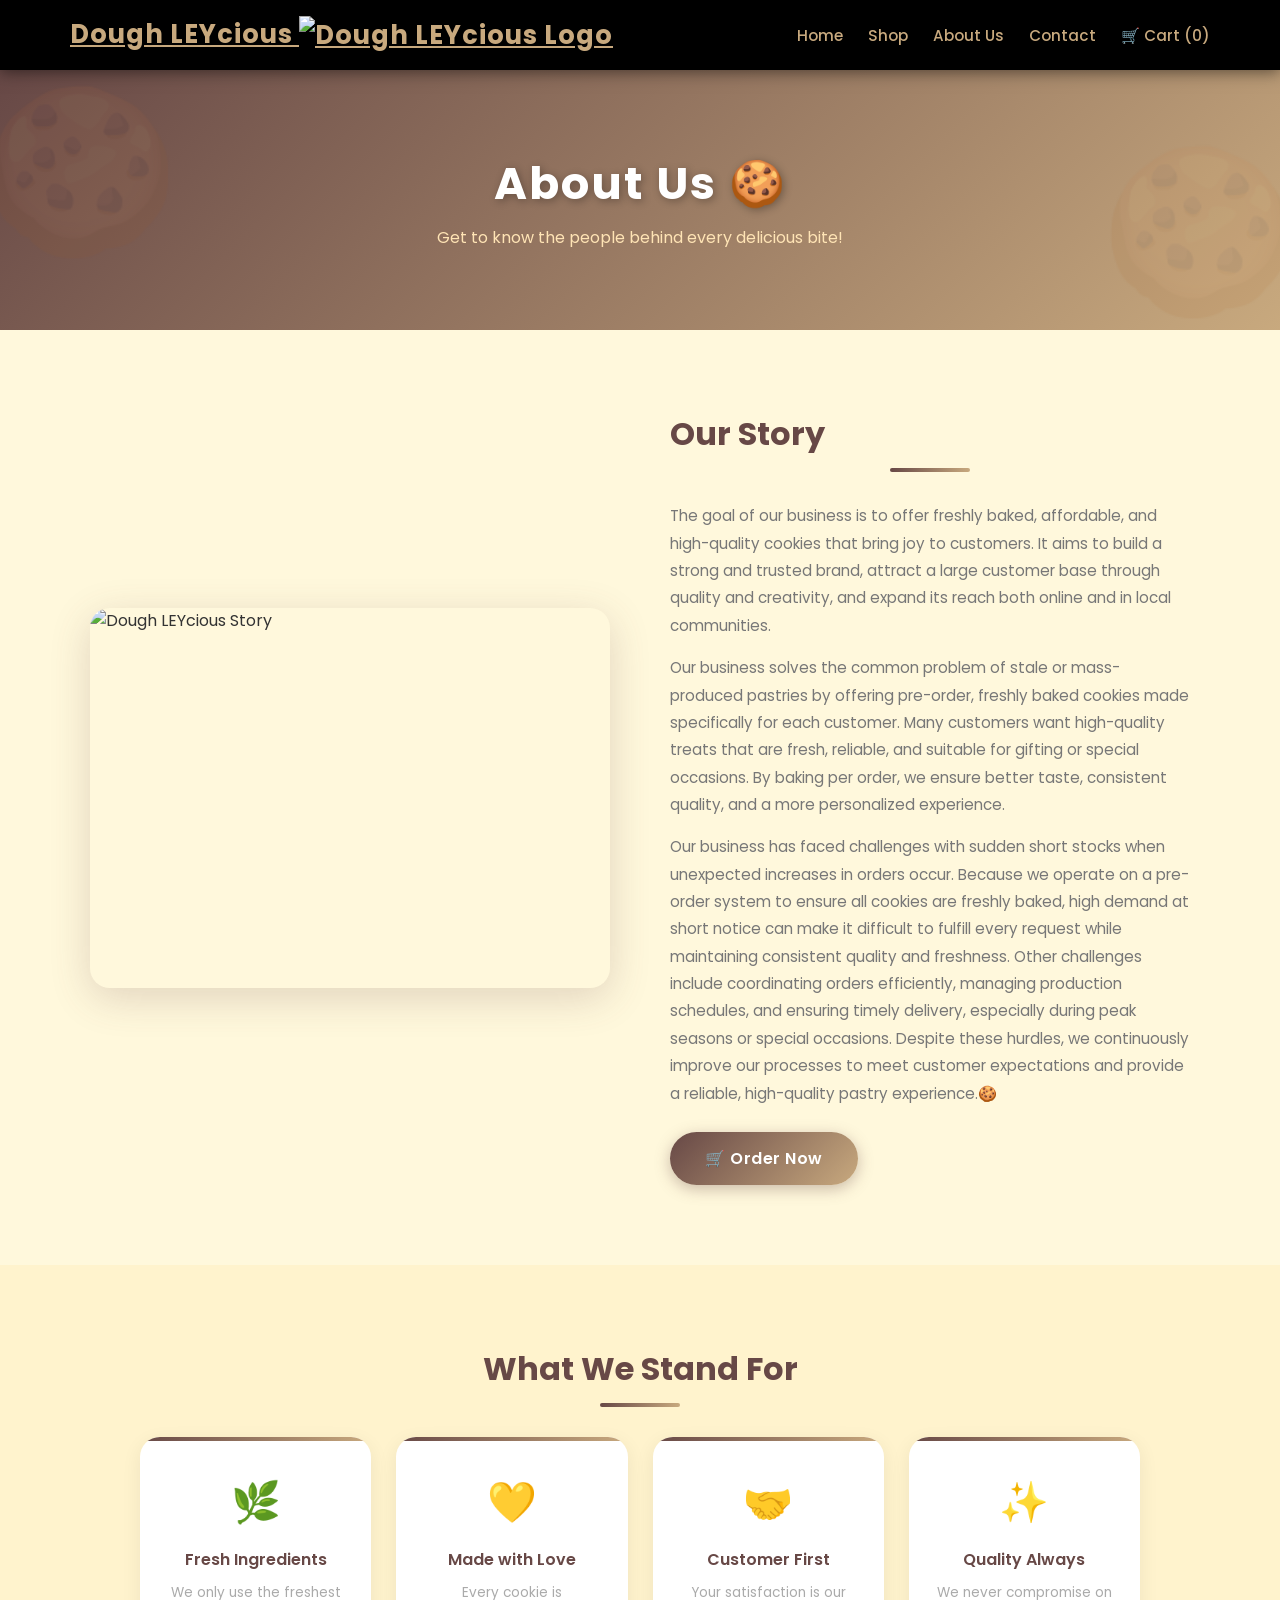
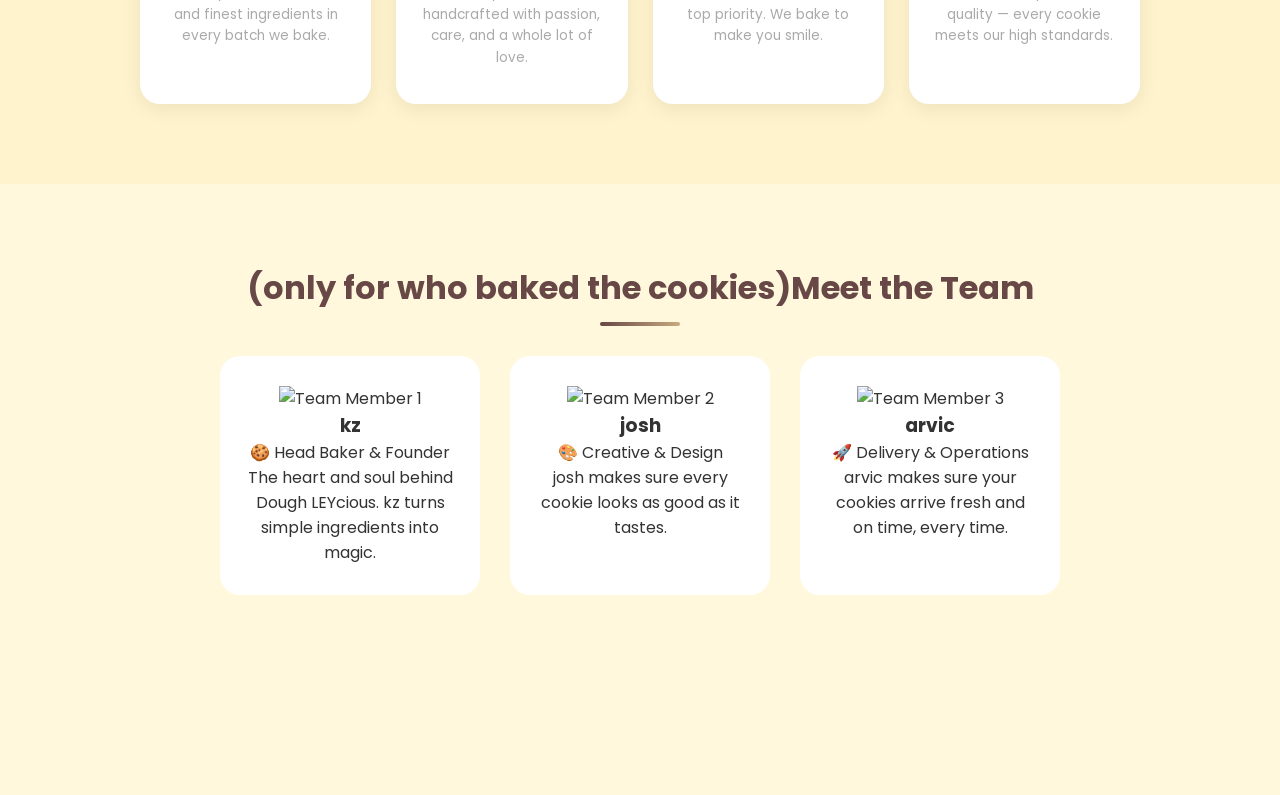
==== aboutus.html @ d911d0af "initial commit" ====
<!DOCTYPE html>
<html lang="en">
<head>
  <meta charset="UTF-8">
  <meta name="viewport" content="width=device-width, initial-scale=1.0">
  <meta name="description" content="Dough LEYcious - Learn more about us and our story!">
  <title>Dough Leycious - About Us</title>

  <!-- link sa css -->
  <link rel="stylesheet" href="style.css">

  <!-- for icons/emojis -->
  <link rel="stylesheet" href="https://cdnjs.cloudflare.com/ajax/libs/font-awesome/6.5.0/css/all.min.css">

  <!-- for font only -->
  <link rel="preconnect" href="https://fonts.googleapis.com">
  <link rel="preconnect" href="https://fonts.gstatic.com" crossorigin>
  <link href="https://fonts.googleapis.com/css2?family=Poppins:wght@300;400;500;600;700&display=swap" rel="stylesheet">

  <!-- favicon -->
  <link rel="icon" type="image/png" href="images/favicon.png">
</head>

<body>

<!-- ================= NAVBAR ================= -->
<nav class="navbar">
  <div class="navbar-inner">
    <a href="index.html" class="nav-logo">Dough LEYcious
       <img src="images/logo.png" alt="Dough LEYcious Logo" class="nav-logo-img">
    </a>
    
    <ul class="nav-links">
      <li><a href="index.html">Home</a></li>
      <li><a href="shop.html">Shop</a></li>
      <li><a href="aboutus.html">About Us</a></li>
      <li><a href="contact.html">Contact</a></li>
      <li><a href="cart.html">🛒 Cart (<span id="cart-count">0</span>)</a></li>
    </ul>
  </div>
</nav>

<main class="main-content">

  <!-- ================= about us section/banner ================= -->
  <div class="about-banner">
    <div class="about-banner-text">
      <h1>About Us 🍪</h1>
      <p>Get to know the people behind every delicious bite!</p>
    </div>
  </div>

  <!-- ================= our story section ================= -->
  <section class="about-section">
    <div class="container">
      <div class="about-story">

        <div class="about-story-img">
          <img src="images/about.jpg" 
               alt="Dough LEYcious Story" 
               loading="lazy">
        </div>

        <div class="about-story-text">
          <h2>Our Story</h2>
          <div class="divider"></div>
          <p>
            The goal of our business is to offer freshly baked, affordable, and high-quality cookies that bring joy to customers. 
            It aims to build a strong and trusted brand, attract a large customer base through quality and creativity, and expand its reach both online and in local communities.
          </p>
          <p>
            Our business solves the common problem of stale or mass-produced pastries by offering pre-order, freshly baked cookies made specifically for each customer. 
            Many customers want high-quality treats that are fresh, reliable, and suitable for gifting or special occasions. 
            By baking per order, we ensure better taste, consistent quality, and a more personalized experience.
          </p>
          <p>
            Our business has faced challenges with sudden short stocks when unexpected increases in orders occur. Because we operate on a pre-order system to ensure all cookies are freshly baked, high demand at short notice can make it difficult to fulfill every request while maintaining consistent quality and freshness. Other challenges include coordinating orders efficiently, managing production schedules, and ensuring timely delivery, especially during peak seasons or special occasions. Despite these hurdles, we continuously improve our processes to meet customer expectations and provide a reliable, high-quality pastry experience.🍪
          </p>
          <button class="hero-btn" 
                  onclick="location.href='shop.html'">
            🛒 Order Now
          </button>
        </div>

      </div>
    </div>
  </section>

  <!-- ================= values/what we stand for section ================= -->
  <section class="values-section">
    <div class="container">
      <h2 class="section-title">What We Stand For</h2>
      <div class="divider"></div>

      <div class="values-grid">

        <div class="value-card">
          <div class="value-icon">🌿</div>
          <h3>Fresh Ingredients</h3>
          <p>We only use the freshest and finest ingredients in every batch we bake.</p>
        </div>

        <div class="value-card">
          <div class="value-icon">💛</div>
          <h3>Made with Love</h3>
          <p>Every cookie is handcrafted with passion, care, and a whole lot of love.</p>
        </div>

        <div class="value-card">
          <div class="value-icon">🤝</div>
          <h3>Customer First</h3>
          <p>Your satisfaction is our top priority. We bake to make you smile.</p>
        </div>

        <div class="value-card">
          <div class="value-icon">✨</div>
          <h3>Quality Always</h3>
          <p>We never compromise on quality — every cookie meets our high standards.</p>
        </div>

      </div>
    </div>
  </section>

  <!-- ================= team section(kung sino man mga nag bake ng cookies pag wala owner nalang ilagay) ================= -->
  <section class="team-section">
    <div class="container">
      <h2 class="section-title">(only for who baked the cookies)Meet the Team</h2>
      <div class="divider"></div>

      <div class="team-grid">

        <div class="team-card">
          <div class="team-img-wrapper">
            <img src="images/team1.jpg" 
                 alt="Team Member 1" 
                 loading="lazy">
          </div>
          <h3>kz</h3>
          <p class="team-role">🍪 Head Baker & Founder</p>
          <p class="team-desc">The heart and soul behind Dough LEYcious. kz turns simple ingredients into magic.</p>
        </div>

        <div class="team-card">
          <div class="team-img-wrapper">
            <img src="images/team2.jpg" 
                 alt="Team Member 2" 
                 loading="lazy">
          </div>
          <h3>josh</h3>
          <p class="team-role">🎨 Creative & Design</p>
          <p class="team-desc">josh makes sure every cookie looks as good as it tastes.</p>
        </div>

        <div class="team-card">
          <div class="team-img-wrapper">
            <img src="images/team3.jpg" 
                 alt="Team Member 3" 
                 loading="lazy">
          </div>
          <h3>arvic</h3>
          <p class="team-role">🚀 Delivery & Operations</p>
          <p class="team-desc">arvic makes sure your cookies arrive fresh and on time, every time.</p>
        </div>

      </div>
    </div>
  </section>

  <!-- ================= TESTIMONIALS SECTION ================= -->
  <section class="testimonials-section">
    <div class="container">
      <h2 class="section
---- style.css ----
/* ================= font ================= */
@import url('https://fonts.googleapis.com/css2?family=Poppins:wght@300;400;500;600;700&display=swap');

/* ================= GLOBAL ================= */
* {
  scroll-behavior: smooth;
  box-sizing: border-box;
  margin: 0;
  padding: 0;
}

/* ================= homepage ================= */
html, body {
  height: 100%;
}

body {
  font-family: 'Poppins', sans-serif;
  background: #fff8dc;
  display: flex;
  flex-direction: column;
  color: #333;
}

section {
  padding: 60px 20px;
}

.main-content {
  flex: 1;
}

/* ================= scrollbar ================= */
::-webkit-scrollbar {
  width: 8px;
}

::-webkit-scrollbar-track {
  background: #fff8dc;
}

::-webkit-scrollbar-thumb {
  background: #674846;
  border-radius: 10px;
}

::-webkit-scrollbar-thumb:hover {
  background: #4a3130;
}

/* ================= navigation bar ================= */
.navbar {
  background: black;
  position: sticky;
  top: 0;
  z-index: 1000;
  box-shadow: 0 2px 15px rgba(0, 0, 0, 0.5);
}

.navbar-inner {
  max-width: 1200px;
  margin: auto;
  display: flex;
  justify-content: space-between;
  align-items: center;
  padding: 15px 30px;
}

/* logo */
.nav-logo {
  color: #c8a97e;
  font-size: 1.6rem;
  font-weight: 700;
  letter-spacing: 1px;
  text-shadow: 1px 1px 3px rgba(0,0,0,0.3);
  transition: 0.3s;
}

.nav-logo:hover {
  color: #fff;
  transform: scale(1.05);
}

/* navigation links */
.nav-links {
  list-style: none;
  display: flex;
  gap: 25px;
  align-items: center;
}

.nav-links a {
  color: #c8a97e;
  text-decoration: none;
  font-weight: 500;
  font-size: 0.95rem;
  position: relative;
  padding-bottom: 5px;
  transition: color 0.3s;
}

/* hover underline text */
.nav-links a::after {
  content: "";
  position: absolute;
  width: 0%;
  height: 2px;
  background: #c8a97e;
  left: 0;
  bottom: -3px;
  transition: 0.3s ease;
}

.nav-links a:hover::after,
.nav-links a.active::after {
  width: 100%;
}

.nav-links a:hover {
  color: #fff;
}

/* active links */
.nav-links a.active {
  color: #fff;
  font-weight: 600;
}

/* ================= hero section ================= */
.header {
  position: relative;
  overflow: hidden;
}

.header img {
  width: 100%;
  height: 350px;
  object-fit: cover;
  display: block;
  filter: brightness(0.75);
  transition: transform 0.5s ease;
}

.header:hover img {
  transform: scale(1.03);
}

/* hero overlay text */
.header-overlay {
  position: absolute;
  top: 50%;
  left: 50%;
  transform: translate(-50%, -50%);
  text-align: center;
  color: white;
  z-index: 2;
}

.header-overlay h1 {
  font-size: 3rem;
  font-weight: 700;
  text-shadow: 2px 2px 8px rgba(0,0,0,0.6);
  letter-spacing: 2px;
}

.header-overlay p {
  font-size: 1.1rem;
  margin-top: 10px;
  text-shadow: 1px 1px 5px rgba(0,0,0,0.5);
  color: #ffe4b5;
}

/* ================= home / order section ================= */
.home-section {
  text-align: center;
  padding: 60px 20px;
}

.home-section h2 {
  font-size: 2rem;
  color: #674846;
  margin-bottom: 10px;
  position: relative;
  display: inline-block;
}

/* underline */
.home-section h2::after {
  content: "";
  display: block;
  width: 60px;
  height: 3px;
  background: #c8a97e;
  margin: 8px auto 0;
  border-radius: 5px;
}

.home-section p {
  color: #888;
  font-size: 0.95rem;
  margin-bottom: 25px;
}

/* order buttons */
.order-options {
  margin-top: 20px;
  display: flex;
  flex-wrap: wrap;
  justify-content: center;
  gap: 12px;
}

.order-options button {
  background: white;
  color: #674846;
  border: 2px solid #674846;
  padding: 12px 28px;
  border-radius: 30px;
  cursor: pointer;
  font-weight: 600;
  font-size: 0.95rem;
  font-family: 'Poppins', sans-serif;
  transition: all 0.3s ease;
  box-shadow: 0 2px 8px rgba(0,0,0,0.08);
}

.order-options button:hover {
  background: #674846;
  color: white;
  transform: translateY(-4px);
  box-shadow: 0 8px 20px rgba(103, 72, 70, 0.35);
}

.order-options button:active {
  transform: scale(0.95);
}

/* ================= cards section ================= */
.cards-section {
  padding: 40px 20px;
  text-align: center;
}

.cards-section h2 {
  font-size: 2rem;
  color: #674846;
  margin-bottom: 30px;
}

.cards-container {
  display: flex;
  flex-wrap: wrap;
  justify-content: center;
  gap: 25px;
}

/* product card */
.card {
  background: white;
  border-radius: 20px;
  padding: 20px;
  width: 220px;
  box-shadow: 0 5px 20px rgba(0,0,0,0.1);
  transition: all 0.3s ease;
  cursor: pointer;
  position: relative;
  overflow: hidden;
}

.card::before {
  content: "";
  position: absolute;
  top: 0;
  left: 0;
  width: 100%;
  height: 4px;
  background: linear-gradient(to right, #674846, #c8a97e);
}

.card:hover {
  transform: translateY(-8px);
  box-shadow: 0 15px 35px rgba(103, 72, 70, 0.25);
}

.card img {
  width: 100%;
  height: 150px;
  object-fit: cover;
  border-radius: 12px;
  margin-bottom: 12px;
  transition: transform 0.4s ease;
}

.card:hover img {
  transform: scale(1.05);
}

.card h3 {
  font-size: 1rem;
  color: #674846;
  margin-bottom: 5px;
}

.card p {
  font-size: 0.85rem;
  color: #999;
  margin-bottom: 10px;
}

.card .price {
  font-size: 1.1rem;
  font-weight: 700;
  color: #c8a97e;
}

.card .add-btn {
  margin-top: 12px;
  background: #674846;
  color: white;
  border: none;
  padding: 8px 20px;
  border-radius: 20px;
  cursor: pointer;
  font-size: 0.85rem;
  font-family: 'Poppins', sans-serif;
  transition: 0.3s;
  width: 100%;
}

.card .add-btn:hover {
  background: #c8a97e;
  transform: scale(1.03);
}

/* ================= badge ================= */
.badge {
  position: absolute;
  top: 15px;
  right: 15px;
  background: #674846;
  color: white;
  font-size: 0.7rem;
  padding: 4px 10px;
  border-radius: 20px;
  font-weight: 600;
  letter-spacing: 0.5px;
  z-index: 2;
  box-shadow: 0 2px 8px rgba(0,0,0,0.15);
}

.badge.new {
  background: #c8a97e;
}

.badge.sale {
  background: #e74c3c;
}

/* ================= divider ================= */
.divider {
  width: 80px;
  height: 4px;
  background: linear-gradient(to right, #674846, #c8a97e);
  margin: 10px auto 30px;
  border-radius: 5px;
}

/* ================= notification ================= */
.toast {
  position: fixed;
  bottom: 30px;
  right: 30px;
  background: #674846;
  color: white;
  padding: 12px 22px;
  border-radius: 30px;
  font-size: 0.9rem;
  box-shadow: 0 5px 15px rgba(0,0,0,0.2);
  opacity: 0;
  transform: translateY(20px);
  transition: all 0.4s ease;
  z-index: 9999;
}

.toast.show {
  opacity: 1;
  transform: translateY(0);
}

/* ================= shop section ================= */
/* ================= shop banner ================= */
.shop-banner {
  background: linear-gradient(135deg, #674846, #c8a97e);
  padding: 60px 20px;
  text-align: center;
  position: relative;
  overflow: hidden;
}

.shop-banner::before {
  content: "🍪";
  position: absolute;
  font-size: 10rem;
  opacity: 0.07;
  top: -20px;
  left: -20px;
}

.shop-banner::after {
  content: "🍪";
  position: absolute;
  font-size: 10rem;
  opacity: 0.07;
  bottom: -20px;
  right: -20px;
}

.shop-banner-text h1 {
  font-size: 2.8rem;
  color: white;
  font-weight: 700;
  text-shadow: 2px 2px 8px rgba(0,0,0,0.3);
  letter-spacing: 2px;
}

.shop-banner-text p {
  color: #ffe4b5;
  font-size: 1rem;
  margin-top: 8px;
}

/* ================= container ng shop ================= */
.shop-container {
  max-width: 1200px;
  margin: 40px auto;
  padding: 0 20px 60px;
}

/* shop title */
.shop-title {
  text-align: center;
  font-size: 2rem;
  color: #674846;
  font-weight: 700;
  margin-bottom: 5px;
}

/* ================= product grids ================= */
.product-grid {
  display: grid;
  grid-template-columns: repeat(auto-fill, minmax(230px, 1fr));
  gap: 30px;
  margin-top: 30px;
}

/* ================= card product ================= */
.product-card {
  background: white;
  border-radius: 20px;
  overflow: hidden;
  box-shadow: 0 5px 20px rgba(0,0,0,0.08);
  transition: all 0.3s ease;
  position: relative;
  display: flex;
  flex-direction: column;
}

/* top gradient line */
.product-card::before {
  content: "";
  position: absolute;
  top: 0;
  left: 0;
  width: 100%;
  height: 4px;
  background: linear-gradient(to right, #674846, #c8a97e);
  z-index: 1;
}

.product-card:hover {
  transform: translateY(-8px);
  box-shadow: 0 15px 35px rgba(103, 72, 70, 0.2);
}

/* picture ng product */
.product-card img {
  width: 100%;
  height: 200px;
  object-fit: cover;
  display: block;
  transition: transform 0.4s ease;
}

.product-card:hover img {
  transform: scale(1.05);
}

/* product info */
.product-info {
  padding: 18px;
  display: flex;
  flex-direction: column;
  gap: 8px;
  flex: 1;
}

.product-info h3 {
  font-size: 1.05rem;
  color: #674846;
  font-weight: 600;
  margin: 0;
}

/* description ng product */
.product-desc {
  font-size: 0.82rem;
  color: #aaa;
  margin: 0;
  line-height: 1.4;
}

/* price */
.product-info .price {
  font-size: 1.2rem;
  font-weight: 700;
  color: #c8a97e;
  margin: 0;
}

/* ================= quantity controls ================= */
.quantity {
  display: flex;
  align-items: center;
  gap: 10px;
  margin-top: 5px;
}

.quantity button {
  width: 32px;
  height: 32px;
  border-radius: 50%;
  border: 2px solid #674846;
  background: white;
  color: #674846;
  font-size: 1.1rem;
  font-weight: 700;
  cursor: pointer;
  transition: all 0.2s ease;
  display: flex;
  align-items: center;
  justify-content: center;
  line-height: 1;
}

.quantity button:hover {
  background: #674846;
  color: white;
  transform: scale(1.1);
}

.quantity input {
  width: 45px;
  text-align: center;
  border: 2px solid #e0d5c5;
  border-radius: 10px;
  padding: 5px;
  font-size: 0.95rem;
  font-family: 'Poppins', sans-serif
}
/* ================= shop banner ================= */
.shop-banner {
  background: linear-gradient(135deg, #674846, #c8a97e);
  padding: 60px 20px;
  text-align: center;
  position: relative;
  overflow: hidden;
}

.shop-banner::before {
  content: "🍪";
  position: absolute;
  font-size: 10rem;
  opacity: 0.07;
  top: -20px;
  left: -20px;
  pointer-events: none;
}

.shop-banner::after {
  content: "🍪";
  position: absolute;
  font-size: 10rem;
  opacity: 0.07;
  bottom: -20px;
  right: -20px;
  pointer-events: none;
}

.shop-banner-text h1 {
  font-size: 2.8rem;
  color: white;
  font-weight: 700;
  text-shadow: 2px 2px 8px rgba(0,0,0,0.3);
  letter-spacing: 2px;
}

.shop-banner-text p {
  color: #ffe4b5;
  font-size: 1rem;
  margin-top: 8px;
}

/* ================= container ng shop ================= */
.shop-container {
  max-width: 1200px;
  margin: 40px auto;
  padding: 0 20px 60px;
}

/* title ng shop */
.shop-title {
  text-align: center;
  font-size: 2rem;
  color: #674846;
  font-weight: 700;
  margin-bottom: 5px;
}

/* ================= product grids ================= */
.product-grid {
  display: grid;
  grid-template-columns: repeat(auto-fill, minmax(230px, 1fr));
  gap: 30px;
  margin-top: 30px;
}

/* ================= product card ================= */
.product-card {
  background: white;
  border-radius: 20px;
  overflow: hidden;
  box-shadow: 0 5px 20px rgba(0,0,0,0.08);
  transition: all 0.3s ease;
  position: relative;
  display: flex;
  flex-direction: column;
}

/* top gradient line */
.product-card::before {
  content: "";
  position: absolute;
  top: 0;
  left: 0;
  width: 100%;
  height: 4px;
  background: linear-gradient(to right, #674846, #c8a97e);
  z-index: 1;
}

.product-card:hover {
  transform: translateY(-8px);
  box-shadow: 0 15px 35px rgba(103, 72, 70, 0.2);
}

/* picture ng product */
.product-card img {
  width: 100%;
  height: 200px;
  object-fit: cover;
  display: block;
  transition: transform 0.4s ease;
}

.product-card:hover img {
  transform: scale(1.05);
}

/* product infos */
.product-info {
  padding: 18px;
  display: flex;
  flex-direction: column;
  gap: 8px;
  flex: 1;
}

.product-info h3 {
  font-size: 1.05rem;
  color: #674846;
  font-weight: 600;
  margin: 0;
}

/* product descriptions */
.product-desc {
  font-size: 0.82rem;
  color: #aaa;
  margin: 0;
  line-height: 1.4;
}

/* price */
.product-info .price {
  font-size: 1.2rem;
  font-weight: 700;
  color: #c8a97e;
  margin: 0;
}

/* ================= quantity controls ================= */
.quantity {
  display: flex;
  align-items: center;
  gap: 10px;
  margin-top: 5px;
}

.quantity button {
  width: 32px;
  height: 32px;
  border-radius: 50%;
  border: 2px solid #674846;
  background: white;
  color: #674846;
  font-size: 1.1rem;
  font-weight: 700;
  cursor: pointer;
  transition: all 0.2s ease;
  display: flex;
  align-items: center;
  justify-content: center;
  line-height: 1;
}

.quantity button:hover {
  background: #674846;
  color: white;
  transform: scale(1.1);
}

.quantity input {
  width: 45px;
  text-align: center;
  border: 2px solid #e0d5c5;
  border-radius: 10px;
  padding: 5px;
  font-size: 0.95rem;
  font-family: 'Poppins', sans-serif;
  color: #674846;
  font-weight: 600;
  outline: none;
  transition: border 0.3s;
}

.quantity input:focus {
  border-color: #c8a97e;
}

/* hide number input arrows */
.quantity input::-webkit-outer-spin-button,
.quantity input::-webkit-inner-spin-button {
  -webkit-appearance: none;
  margin: 0;
}


/* ================= add to cart button ================= */
.add-to-cart-btn {
  margin-top: auto;
  background: linear-gradient(135deg, #674846, #c8a97e);
  color: white;
  border: none;
  padding: 10px 20px;
  border-radius: 25px;
  cursor: pointer;
  font-size: 0.9rem;
  font-family: 'Poppins', sans-serif;
  font-weight: 600;
  transition: all 0.3s ease;
  width: 100%;
  letter-spacing: 0.5px;
  box-shadow: 0 4px 12px rgba(103, 72, 70, 0.25);
}

.add-to-cart-btn:hover {
  background: linear-gradient(135deg, #c8a97e, #674846);
  transform: translateY(-2px);
  box-shadow: 0 8px 20px rgba(103, 72, 70, 0.35);
}

.add-to-cart-btn:active {
  transform: scale(0.97);
}

/* ================= hero button ================= */
.hero-btn {
  background: linear-gradient(135deg, #674846, #c8a97e);
  color: white;
  border: none;
  padding: 14px 35px;
  border-radius: 30px;
  cursor: pointer;
  font-size: 1rem;
  font-family: 'Poppins', sans-serif;
  font-weight: 600;
  transition: all 0.3s ease;
  box-shadow: 0 4px 15px rgba(103, 72, 70, 0.35);
  letter-spacing: 0.5px;
}

.hero-btn:hover {
  background: linear-gradient(135deg, #c8a97e, #674846);
  transform: translateY(-4px);
  box-shadow: 0 8px 25px rgba(103, 72, 70, 0.45);
}

.hero-btn:active {
  transform: scale(0.97);
}

/* outline button */
.hero-btn-outline {
  background: transparent;
  color: #674846;
  border: 2px solid #674846;
  padding: 14px 35px;
  border-radius: 30px;
  cursor: pointer;
  font-size: 1rem;
  font-family: 'Poppins', sans-serif;
  font-weight: 600;
  transition: all 0.3s ease;
  letter-spacing: 0.5px;
}

.hero-btn-outline:hover {
  background: #674846;
  color: white;
  transform: translateY(-4px);
  box-shadow: 0 8px 25px rgba(103, 72, 70, 0.35);
}

.hero-btn-outline:active {
  transform: scale(0.97);
}

/* ================= features section ================= */
.features-section {
  padding: 60px 20px;
  background: #fff3cd;
  text-align: center;
}

.section-title {
  font-size: 2rem;
  color: #674846;
  font-weight: 700;
  margin-bottom: 5px;
}

.features-grid {
  display: grid;
  grid-template-columns: repeat(auto-fill, minmax(200px, 1fr));
  gap: 25px;
  margin-top: 30px;
  max-width: 1000px;
  margin-left: auto;
  margin-right: auto;
}

/* feature card */
.feature-card {
  background: white;
  border-radius: 20px;
  padding: 30px 20px;
  box-shadow: 0 5px 20px rgba(0,0,0,0.07);
  transition: all 0.3s ease;
  position: relative;
  overflow: hidden;
}

/* top gradient line */
.feature-card::before {
  content: "";
  position: absolute;
  top: 0;
  left: 0;
  width: 100%;
  height: 4px;
  background: linear-gradient(to right, #674846, #c8a97e);
}

.feature-card:hover {
  transform: translateY(-8px);
  box-shadow: 0 15px 35px rgba(103, 72, 70, 0.15);
}

.feature-icon {
  font-size: 2.5rem;
  margin-bottom: 15px;
}

.feature-card h3 {
  font-size: 1rem;
  color: #674846;
  font-weight: 600;
  margin-bottom: 8px;
}

.feature-card p {
  font-size: 0.85rem;
  color: #aaa;
  line-height: 1.5;
}

/* ================= container ================= */
.container {
  max-width: 1200px;
  margin: 0 auto;
  padding: 0 20px;
}

/* ================= for responsive ================= */
@media (max-width: 768px) {
  .features-grid {
    grid-template-columns: repeat(2, 1fr);
    gap: 15px;
  }

  .section-title {
    font-size: 1.5rem;
  }

  .hero-btn,
  .hero-btn-outline {
    padding: 12px 25px;
    font-size: 0.9rem;
  }
}

@media (max-width: 480px) {
  .features-grid {
    grid-template-columns: repeat(2, 1fr);
    gap: 12px;
  }

  .feature-card {
    padding: 20px 15px;
  }

  .feature-icon {
    font-size: 2rem;
  }

  .hero-btn,
  .hero-btn-outline {
    width: 100%;
    padding: 12px 20px;
  }

  .order-options {
    flex-direction: column;
    align-items: center;
  }
}

/* ================= about banner ================= */
.about-banner {
  background: linear-gradient(135deg, #674846, #c8a97e);
  padding: 80px 20px;
  text-align: center;
  position: relative;
  overflow: hidden;
}

.about-banner::before {
  content: "🍪";
  position: absolute;
  font-size: 10rem;
  opacity: 0.07;
  top: -20px;
  left: -20px;
  pointer-events: none;
}

.about-banner::after {
  content: "🍪";
  position: absolute;
  font-size: 10rem;
  opacity: 0.07;
  bottom: -20px;
  right: -20px;
  pointer-events: none;
}

.about-banner-text h1 {
  font-size: 2.8rem;
  color: white;
  font-weight: 700;
  text-shadow: 2px 2px 8px rgba(0,0,0,0.3);
  letter-spacing: 2px;
}

.about-banner-text p {
  color: #ffe4b5;
  font-size: 1rem;
  margin-top: 8px;
}

/* ================= about section ================= */
.about-section {
  padding: 80px 20px;
  background: #fff8dc;
}

.about-story {
  display: flex;
  align-items: center;
  gap: 60px;
  max-width: 1100px;
  margin: 0 auto;
}

/* story image */
.about-story-img {
  flex: 1;
  border-radius: 20px;
  overflow: hidden;
  box-shadow: 0 10px 40px rgba(103, 72, 70, 0.2);
  min-width: 280px;
}

.about-story-img img {
  width: 100%;
  height: 380px;
  object-fit: cover;
  display: block;
  transition: transform 0.5s ease;
}

.about-story-img:hover img {
  transform: scale(1.05);
}

/* story text */
.about-story-text {
  flex: 1;
}

.about-story-text h2 {
  font-size: 2rem;
  color: #674846;
  font-weight: 700;
  margin-bottom: 5px;
}

.about-story-text p {
  color: #777;
  font-size: 0.95rem;
  line-height: 1.8;
  margin-bottom: 15px;
}

.about-story-text .hero-btn {
  margin-top: 10px;
}

/* ================= values section ================= */
.values-section {
  padding: 80px 20px;
  background: #fff3cd;
  text-align: center;
}

.values-grid {
  display: grid;
  grid-template-columns: repeat(auto-fill, minmax(220px, 1fr));
  gap: 25px;
  margin-top: 30px;
  max-width: 1000px;
  margin-left: auto;
  margin-right: auto;
}

/* value card */
.value-card {
  background: white;
  border-radius: 20px;
  padding: 35px 25px;
  box-shadow: 0 5px 20px rgba(0,0,0,0.07);
  transition: all 0.3s ease;
  position: relative;
  overflow: hidden;
}

.value-card::before {
  content: "";
  position: absolute;
  top: 0;
  left: 0;
  width: 100%;
  height: 4px;
  background: linear-gradient(to right, #674846, #c8a97e);
}

.value-card:hover {
  transform: translateY(-8px);
  box-shadow: 0 15px 35px rgba(103, 72, 70, 0.15);
}

.value-icon {
  font-size: 2.5rem;
  margin-bottom: 15px;
}

.value-card h3 {
  font-size: 1rem;
  color: #674846;
  font-weight: 600;
  margin-bottom: 10px;
}

.value-card p {
  font-size: 0.85rem;
  color: #aaa;
  line-height: 1.6;
}

/* ================= team section ================= */
.team-section {
  padding: 80px 20px;
  background: #fff8dc;
  text-align: center;
}

.team-grid {
  display: flex;
  flex-wrap: wrap;
  justify-content: center;
  gap: 30px;
  margin-top: 30px;
}

/* team card */
.team-card {
  background: white;
  border-radius: 20px;
  padding: 30px 25px;
  width: 260px;
  box-shadow: 0 5px 20
}

/* ================= order banner ================= */
.order-banner {
  background: linear-gradient(135deg, #674846, #c8a97e);
  padding: 80px 20px;
  text-align: center;
  position: relative;
  overflow: hidden;
}

.order-banner::before {
  content: "🍪";
  position: absolute;
  font-size: 10rem;
  opacity: 0.07;
  top: -20px;
  left: -20px;
  pointer-events: none;
}

.order-banner::after {
  content: "🍪";
  position: absolute;
  font-size: 10rem;
  opacity: 0.07;
  bottom: -20px;
  right: -20px;
  pointer-events: none;
}

.order-banner-text h1 {
  font-size: 2.8rem;
  color: white;
  font-weight: 700;
  text-shadow: 2px 2px 8px rgba(0,0,0,0.3);
  letter-spacing: 2px;
}

.order-banner-text p {
  color: #ffe4b5;
  font-size: 1rem;
  margin-top: 8px;
}

/* ================= box section ================= */
.box-section {
  padding: 80px 20px;
  background: #fff8dc;
  text-align: center;
}

.box-subtitle {
  color: #888;
  font-size: 0.95rem;
  margin-bottom: 40px;
}

/* ================= box grid ================= */
.box-grid {
  display: flex;
  flex-wrap: wrap;
  justify-content: center;
  gap: 30px;
  margin-top: 10px;
}

/* ================ box card ====== */
.box-card {
  background: white;
  border-radius: 24px;
  padding: 35px 25px;
  width: 300px;
  box-shadow: 0 5px 25px rgba(0,0,0,0.08);
  transition: all 0.3s ease;
  position: relative;
  overflow: hidden;
  cursor: pointer;
  text-align: center;
}

/* TOP GRADIENT LINE */
.box-card::before {
  content: "";
  position: absolute;
  top: 0;
  left: 0;
  width: 100%;
  height: 4px;
  background: linear-gradient(to right, #674846, #c8a97e);
}

.box-card:hover {
  transform: translateY(-10px);
  box-shadow: 0 20px 45px rgba(103, 72, 70, 0.2);
}

/* popular card section */
.box-card.popular {
  border: 2px solid #c8a97e;
  transform: scale(1.03);
  box-shadow: 0 10px 40px rgba(103, 72, 70, 0.2);
}

.box-card.popular:hover {
  transform: scale(1.03) translateY(-10px);
}

/* box icon */
.box-icon {
  font-size: 2.5rem;
  margin-bottom: 15px;
}

/* box badge */
.box-badge {
  display: inline-block;
  background: #674846;
  color: white;
  font-size: 0.72rem;
  padding: 4px 14px;
  border-radius: 20px;
  font-weight: 600;
  margin-bottom: 12px;
  letter-spacing: 0.5px;
}

.popular-badge {
  background: linear-gradient(135deg, #674846, #c8a97e);
}

.best-badge {
  background: #c8a97e;
}

/* box title */
.box-card h3 {
  font-size: 1.4rem;
  color: #674846;
  font-weight: 700;
  margin-bottom: 10px;
}

/* box descriptions */
.box-desc {
  font-size: 0.85rem;
  color: #aaa;
  line-height: 1.6;
  margin-bottom: 15px;
}

/* box perks list */
.box-perks {
  list-style: none;
  text-align: left;
  margin-bottom: 20px;
  padding: 0;
}

.box-perks li {
  font-size: 0.85rem;
  color: #666;
  padding: 5px 0;
  border-bottom: 1px dashed #f0e6d3;
}

.box-perks li:last-child {
  border-bottom: none;
}

/* box price */
.box-price {
  font-size: 1.8rem;
  font-weight: 700;
  color: #c8a97e;
  margin-bottom: 20px;
}

/* box button */
.box-btn {
  width: 100%;
  background: linear-gradient(135deg, #674846, #c8a97e);
  color: white;
  border: none;
  padding: 12px 20px;
  border-radius: 25px;
  cursor: pointer;
  font-size: 0.95rem;
  font-family: 'Poppins', sans-serif;
  font-weight: 600;
  transition: all 0.3s ease;
  box-shadow: 0 4px 15px rgba(103, 72, 70, 0.25);
  letter-spacing: 0.5px;
}

.box-btn:hover {
  background: linear-gradient(135deg, #c8a97e, #674846);
  transform: translateY(-2px);
  box-shadow: 0 8px 25px rgba(103, 72, 70, 0.35);
}

.box-btn:active {
  transform: scale(0.97);
}

/* popular button */
.popular-btn {
  background: linear-gradient(135deg, #c8a97e, #674846);
}

/* ================= how it works section ================= */
.how-section {
  padding: 80px 20px;
  background: #fff3cd;
  text-align: center;
}

/* ================= cart banner ================= */
.cart-banner {
  background: linear-gradient(135deg, #674846, #c8a97e);
  padding: 80px 20px;
  text-align: center;
  position: relative;
  overflow: hidden;
}

.cart-banner::before {
  content: "🛒";
  position: absolute;
  font-size: 10rem;
  opacity: 0.07;
  top: -20px;
  left: -20px;
  pointer-events: none;
}

.cart-banner::after {
  content: "🛒";
  position: absolute;
  font-size: 10rem;
  opacity: 0.07;
  bottom: -20px;
  right: -20px;
  pointer-events: none;
}

.cart-banner-text h1 {
  font-size: 2.8rem;
  color: white;
  font-weight: 700;
  text-shadow: 2px 2px 8px rgba(0,0,0,0.3);
  letter-spacing: 2px;
}

.cart-banner-text p {
  color: #ffe4b5;
  font-size: 1rem;
  margin-top: 8px;
}

/* ================= cart section ================= */
.cart-section {
  padding: 60px 20px;
  background: #fff8dc;
}

/* CART WRAPPER */
.cart-wrapper {
  display: flex;
  gap: 30px;
  align-items: flex-start;
  max-width: 1100px;
  margin: 0 auto;
}

/* ================= cart iterms (left) ================= */
.cart-left {
  flex: 1.5;
  background: white;
  border-radius: 20px;
  padding: 30px;
  box-shadow: 0 5px 25px rgba(0,0,0,0.08);
  position: relative;
  overflow: hidden;
}

.cart-left::before {
  content: "";
  position: absolute;
  top: 0;
  left: 0;
  width: 100%;
  height: 4px;
  background: linear-gradient(to right, #674846, #c8a97e);
}

/* cart header */
.cart-header {
  display: flex;
  justify-content: space-between;
  align-items: center;
  margin-bottom: 15px;
}

.cart-header h2 {
  font-size: 1.3rem;
  color: #674846;
  font-weight: 700;
}

/* clear cart button */
.clear-cart-btn {
  background: transparent;
  border: 2px solid #e74c3c;
  color: #e74c3c;
  padding: 6px 16px;
  border-radius: 20px;
  cursor: pointer;
  font-size: 0.8rem;
  font-family: 'Poppins', sans-serif;
  font-weight: 600;
  transition: all 0.3s ease;
}

.clear-cart-btn:hover {
  background: #e74c3c;
  color: white;
  transform: translateY(-2px);
}

/* ================= cart item section ================= */
.cart-item {
  display: flex;
  align-items: center;
  gap: 15px;
  padding: 15px 0;
  border-bottom: 1px dashed #f0e6d3;
}

.cart-item:last-child {
  border-bottom: none;
}

.cart-item img {
  width: 75px;
  height: 75px;
  object-fit: cover;
  border-radius: 12px;
  box-shadow: 0 3px 10px rgba(0,0,0,0.1);
}

.cart-item-info {
  flex: 1;
}

.cart-item-info h3 {
  font-size: 0.95rem;
  color: #674846;
  font-weight: 600;
  margin-bottom: 4px;
}

.cart-item-info p {
  font-size: 0.85rem;
  color: #aaa;
}

.cart-item-price {
  font-size: 1rem;
  font-weight: 700;
  color: #c8a97e;
  min-width: 70px;
  text-align: right;
}

/* remove button */
.remove-btn {
  background: transparent;
  border: none;
  color: #e74c3c;
  font-size: 1.1rem;
  cursor: pointer;
  transition: all 0.2s ease;
  padding: 5px;
}

.remove-btn:hover {
  transform: scale(1.2);
  color: #c0392b;
}

/* ================= empty cart section ================= */
.empty-cart {
  text-align: center;
  padding: 50px 20px;
}

/* =======================footer section */
.footer {
  background: #1a1a1a;
  color: #ccc;
  padding: 50px 20px 20px;
}

.footer-content {
  display: flex;
  flex-wrap: wrap;
  justify-content: space-between;
  gap: 30px;
  max-width: 1100px;
  margin: 0 auto 30px;
}

.footer-section {
  display: flex;
  flex-direction: column;
  gap: 10px;
  min-width: 150px;
}

.footer-section h3 {
  color: #c8a97e;
  font-size: 1rem;
  font-weight: 700;
  margin-bottom: 5px;
  letter-spacing: 0.5px;
}

.footer-section a {
  color: #aaa;
  text-decoration: none;
  font-size: 0.88rem;
  transition: color 0.3s ease;
}

.footer-section a:hover {
  color: #c8a97e;
}

.footer-section p {
  font-size: 0.88rem;
  color: #aaa;
  line-height: 1.6;
}

/* social icons */
.socials {
  display: flex;
  gap: 12px;
  margin-top: 5px;
}

.socials a {
  width: 38px;
  height: 38px;
  background: #333;
  border-radius: 50%;
  display: flex;
  align-items: center;
  justify-content: center;
  color: #c8a97e;
  font-size: 1rem;
  transition: all 0.3s ease;
  text-decoration: none;
}

.socials a:hover {
  background: #c8a97e;
  color: white;
  transform: translateY(-3px);
  box-shadow: 0 5px 15px rgba(200, 169, 126, 0.4);
}

/* footer divider */
.footer-divider {
  border: none;
  border-top: 1px solid #333;
  margin: 20px auto;
  max-width: 1100px;
}

/* ================= footer bottom ================= */
.footer-bottom {
  text-align: center;
  font-size: 0.82rem;
  color: #666;
  padding-top: 10px;
}

.footer-bottom span {
  color: #c8a97e;
  font-weight: 600;
}

/* ================= contact banner ================= */
.contact-banner {
  background: linear-gradient(135deg, #674846, #c8a97e);
  padding: 80px 20px;
  text-align: center;
  position: relative;
  overflow: hidden;
}

.contact-banner::before {
  content: "💬";
  position: absolute;
  font-size: 10rem;
  opacity: 0.07;
  top: -20px;
  left: -20px;
  pointer-events: none;
}

.contact-banner::after {
  content: "💬";
  position: absolute;
  font-size: 10rem;
  opacity: 0.07;
  bottom: -20px;
  right: -20px;
  pointer-events: none;
}

.contact-banner-text h1 {
  font-size: 2.8rem;
  color: white;
  font-weight: 700;
  text-shadow: 2px 2px 8px rgba(0,0,0,0.3);
  letter-spacing: 2px;
}

.contact-banner-text p {
  color: #ffe4b5;
  font-size: 1rem;
  margin-top: 8px;
}

/* ================= contact section ================= */
.contact-section {
  padding: 80px 20px;
  background: #fff8dc;
}

/* center box */
.contact-center {
  max-width: 800px;
  margin: 0 auto;
  background: white;
  border-radius: 24px;
  padding: 45px 40px;
  box-shadow: 0 5px 30px rgba(0,0,0,0.08);
  position: relative;
  overflow: hidden;
  text-align: center;
}

.contact-center::before {
  content: "";
  position: absolute;
  top: 0;
  left: 0;
  width: 100%;
  height: 4px;
  background: linear-gradient(to right, #674846, #c8a97e);
}

.contact-center h2 {
  font-size: 1.8rem;
  color: #674846;
  font-weight: 700;
  margin-bottom: 5px;
}

.contact-intro {
  color: #888;
  font-size: 0.92rem;
  line-height: 1.7;
  margin-bottom: 35px;
  max-width: 550px;
  margin-left: auto;
  margin-right: auto;
}

/* ================= information cards grid ================= */
.info-cards-grid {
  display: grid;
  grid-template-columns: repeat(2, 1fr);
  gap: 18px;
  margin-bottom: 35px;
  text-align: left;
}

/* information card */
.info-card {
  display: flex;
  align-items: flex-start;
  gap: 14px;
  padding: 18px;
  background: #fff8dc;
  border-radius: 16px;
  border: 1px solid #f0e6d3;
  transition: all 0.3s ease;
}

.info-card:hover {
  transform: translateY(-4px);
  box-shadow: 0 8px 20px rgba(103, 72, 70, 0.12);
  border-color: #c8a97e;
}

.info-icon {
  font-size: 1.6rem;
  min-width: 40px;
  text-align: center;
}

.info-text h4 {
  font-size: 0.9rem;
  color: #674846;
  font-weight: 700;
  margin-bottom: 5px;
}

.info-text p {
  font-size: 0.83rem;
  color: #888;
  line-height: 1.5;
}

.info-text a {
  font-size: 0.83rem;
  color: #888;
  text-decoration: none;
  transition: color 0.3s;
  line-height: 1.5;
  display: inline-block;
}

.info-text a:hover {
  color: #c8a97e;
}

/* ================= contact socials section ================= */
.contact-socials {
  display: flex;
  flex-direction: column;
  gap: 8px;
  margin-top: 5px;
}

.contact-socials a {
  display: flex;
  align-items: center;
  gap: 8px;
  color: #888 !important;
  font-size: 0.83rem;
  text-decoration: none;
  font-weight: 500;
  transition: all 0.3s ease;
}

.contact-socials a i {
  width: 28px;
  height: 28px;
  background: #674846;
  border-radius: 50%;
  display: flex;
  align-items: center;
  justify-content: center;
  color: white;
  font-size: 0.8rem;
  transition: all 0.3s ease;
}
.nav-logo-img {
  height: 55px;        /* adjust size */
  width: auto;
  vertical-align: middle;
  margin-right: 10px;   /* space between logo and text */
}
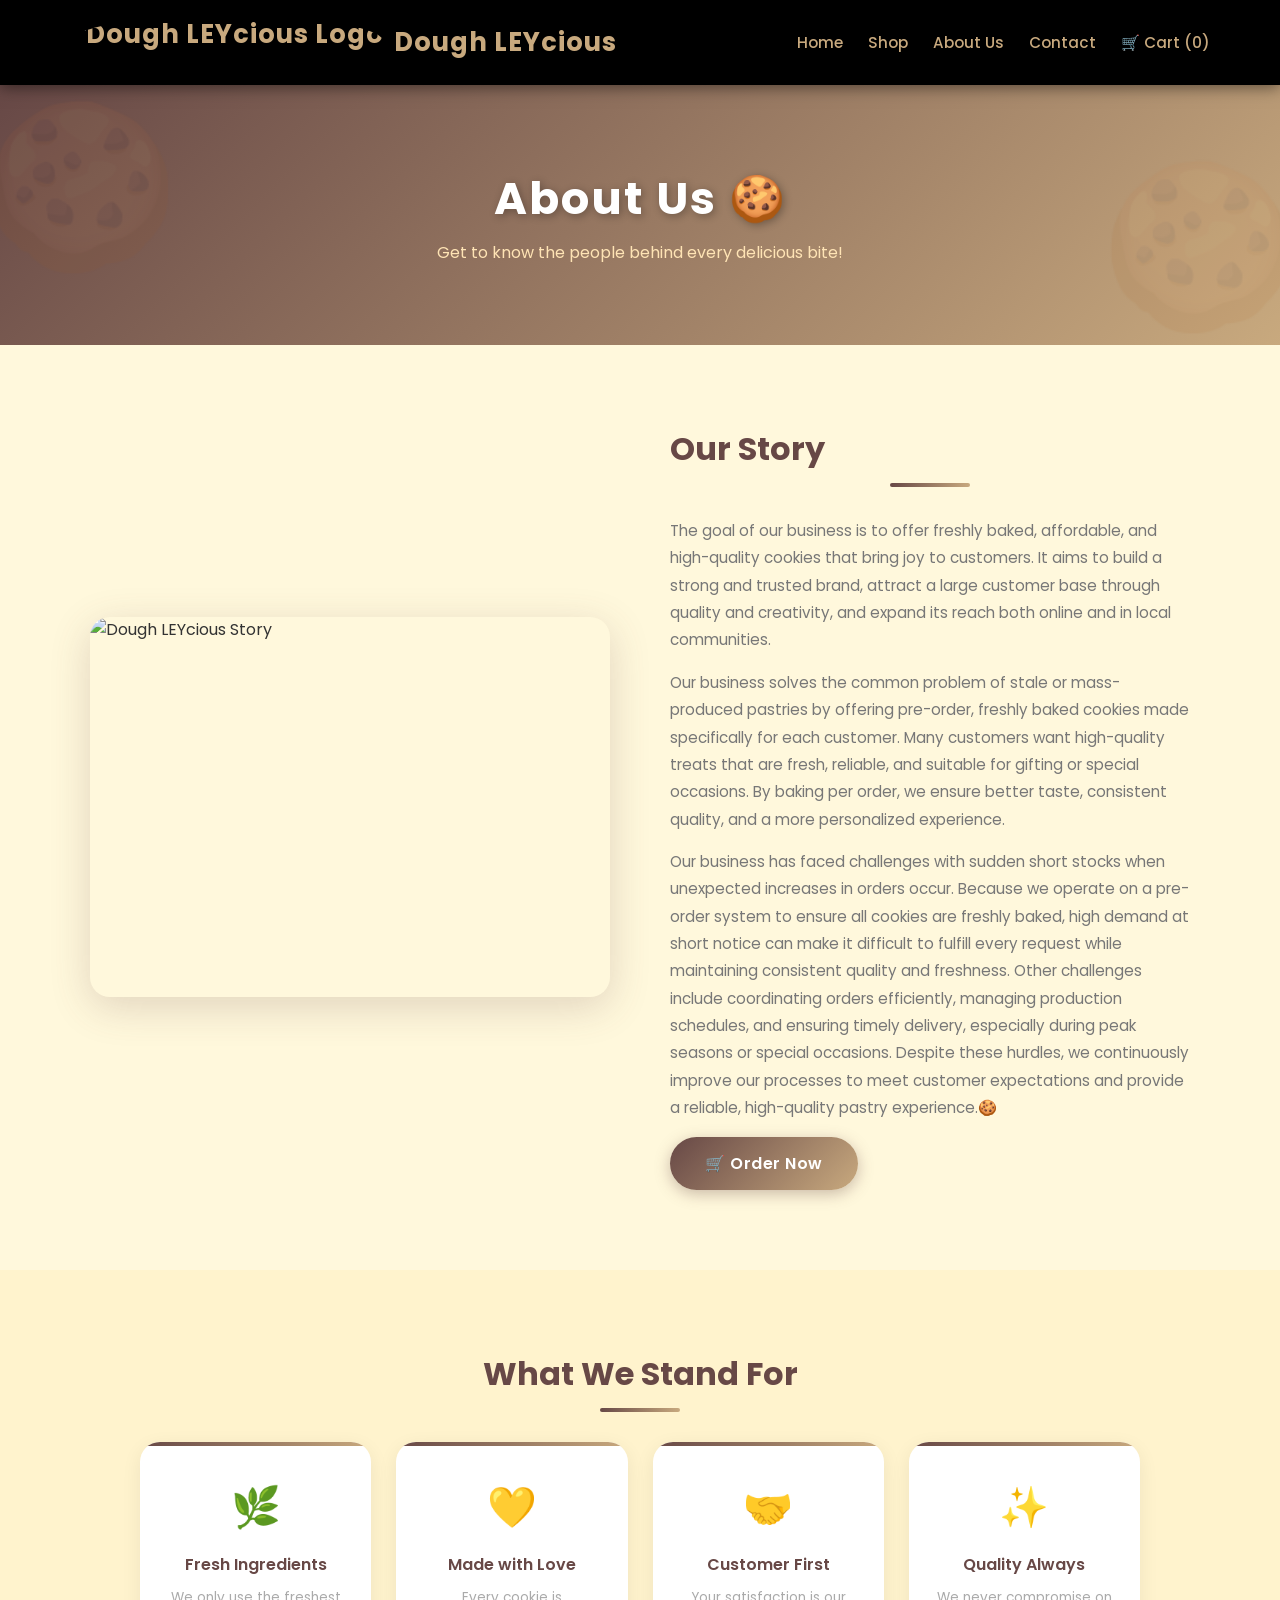
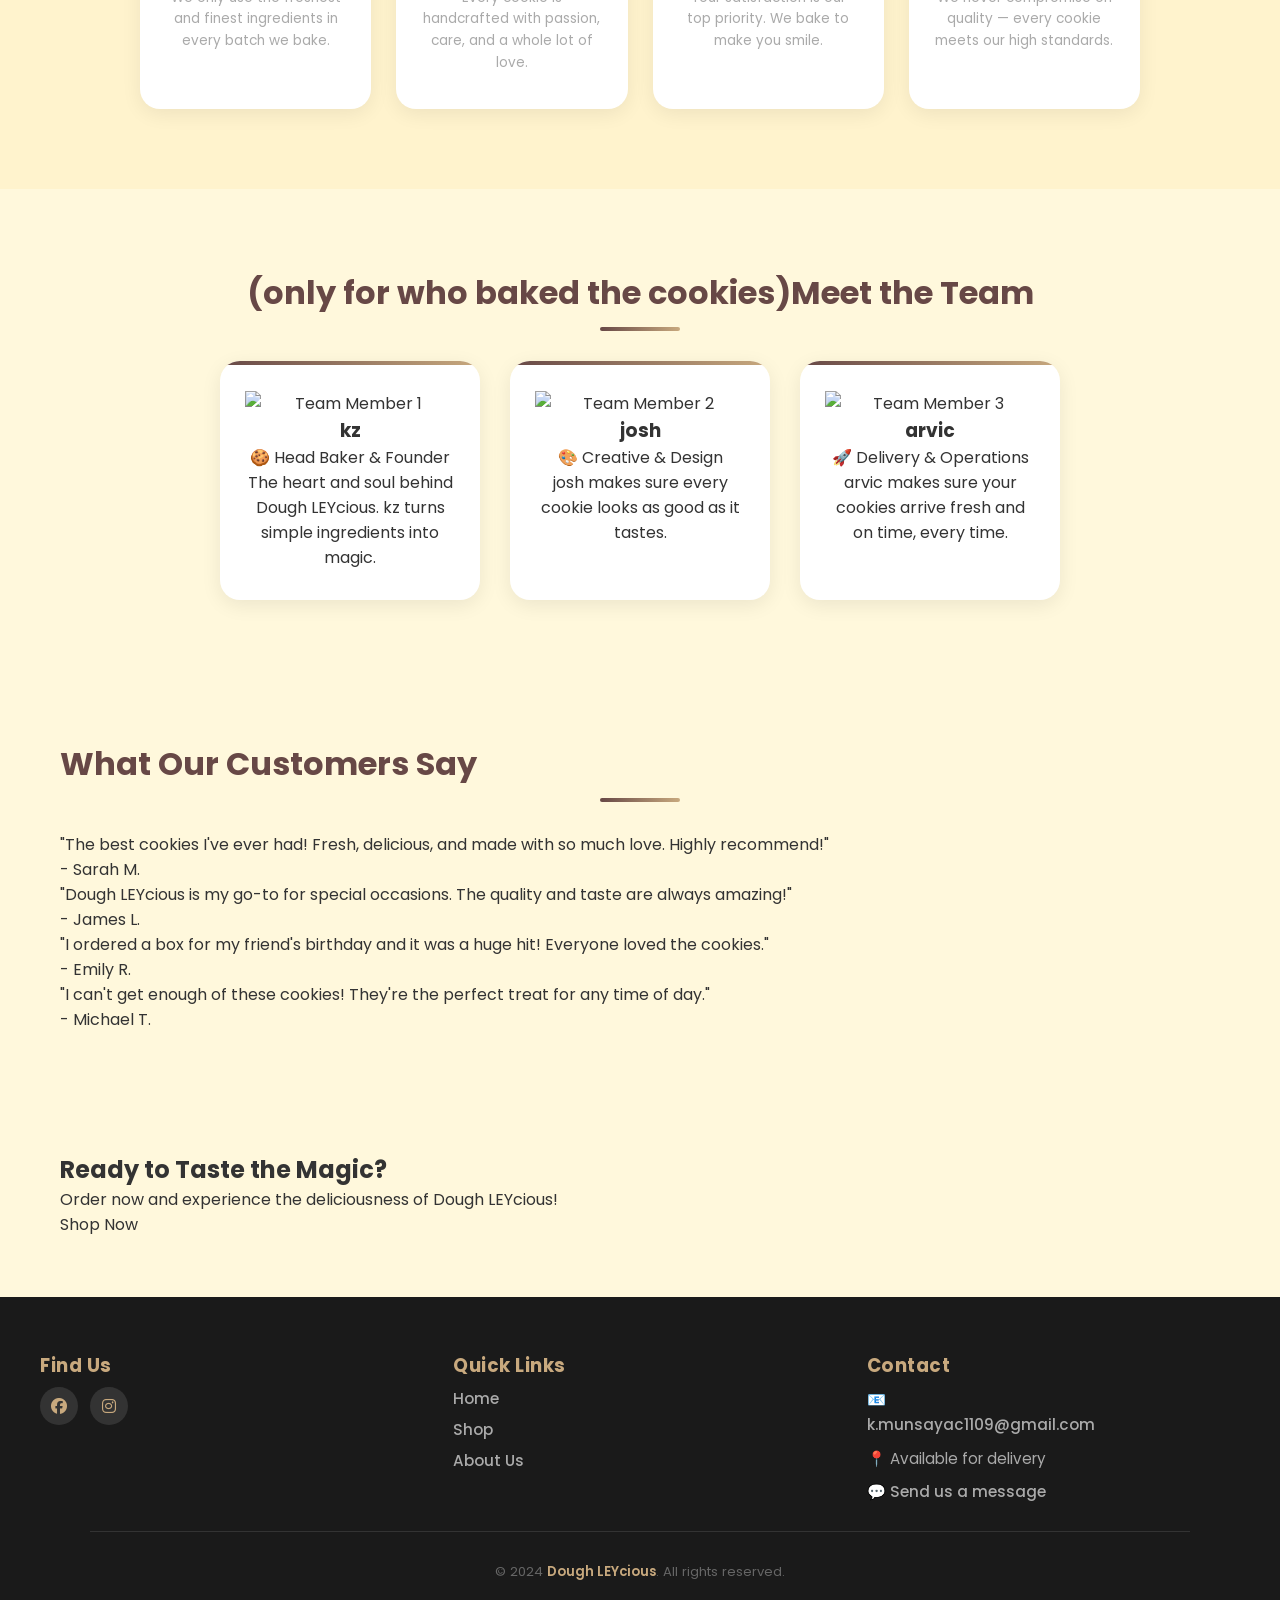
==== commit 555e9d5d: "changes" ====
--- a/aboutus.html
+++ b/aboutus.html
@@ -18,7 +18,7 @@
   <link href="https://fonts.googleapis.com/css2?family=Poppins:wght@300;400;500;600;700&display=swap" rel="stylesheet">
 
   <!-- favicon -->
-  <link rel="icon" type="image/png" href="images/favicon.png">
+  <link rel="icon" type="image/png" href="images/logo.png">
 </head>
 
 <body>
@@ -26,8 +26,9 @@
 <!-- ================= NAVBAR ================= -->
 <nav class="navbar">
   <div class="navbar-inner">
-    <a href="index.html" class="nav-logo">Dough LEYcious
-       <img src="images/logo.png" alt="Dough LEYcious Logo" class="nav-logo-img">
+    <a href="index.html" class="nav-logo">
+  <img src="images/logo.png" alt="Dough LEYcious Logo" class="nav-logo-img">
+  <span>Dough LEYcious</span>
     </a>
     
     <ul class="nav-links">
@@ -170,4 +171,88 @@
   <!-- ================= TESTIMONIALS SECTION ================= -->
   <section class="testimonials-section">
     <div class="container">
-      <h2 class="section+      <h2 class="section-title">What Our Customers Say</h2>
+      <div class="divider"></div>
+      <div class="testimonials-grid">
+
+        <div class="testimonial-card">
+          <p class="testimonial-text">"The best cookies I've ever had! Fresh, delicious, and made with so much love. Highly recommend!"</p>
+          <p class="testimonial-author">- Sarah M.</p>
+        </div>
+
+        <div class="testimonial-card">
+          <p class="testimonial-text">"Dough LEYcious is my go-to for special occasions. The quality and taste are always amazing!"</p>
+          <p class="testimonial-author">- James L.</p>
+        </div>
+
+        <div class="testimonial-card">
+          <p class="testimonial-text">"I ordered a box for my friend's birthday and it was a huge hit! Everyone loved the cookies."</p>
+          <p class="testimonial-author">- Emily R.</p>
+        </div>
+
+        <div class="testimonial-card">
+          <p class="testimonial-text">"I can't get enough of these cookies! They're the perfect treat for any time of day."</p>
+          <p class="testimonial-author">- Michael T.</p>
+        </div>
+
+      </div>
+    </div>
+  </section>
+
+  <!-- ================= call to action section ================= -->
+  <section class="cta-section">
+    <div class="container">
+      <div class="cta-content">
+        <h2>Ready to Taste the Magic?</h2>
+        <p>Order now and experience the deliciousness of Dough LEYcious!</p>
+        <a href="shop.html" class="cta-btn">Shop Now</a>
+      </div>
+    </div>
+  </section>
+
+        <!-- ================= footer section ================= -->
+<footer class="footer">
+  <div class="footer-content">
+
+    <div class="footer-section">
+      <h3>Find Us</h3>
+      <div class="socials">
+        <a href="https://www.facebook.com/profile.php?id=61567054065532" 
+           aria-label="Visit our Facebook page">
+          <i class="fab fa-facebook"></i>
+        </a>
+        <a href="https://www.instagram.com/dough_leycious/" 
+           aria-label="Visit our Instagram page">
+          <i class="fab fa-instagram"></i>
+        </a>
+      </div>
+    </div>
+
+    <div class="footer-section">
+      <h3>Quick Links</h3>
+      <a href="index.html">Home</a>
+      <a href="shop.html">Shop</a>
+      <a href="aboutus.html">About Us</a>
+    </div>
+
+    
+  <div class="footer-section">
+    <h3>Contact</h3>
+    <p>📧 <a href="mailto:k.munsayac1109@gmail.com">k.munsayac1109@gmail.com</a></p>
+    <p>📍 Available for delivery</p>
+    <a href="contact.html" class="contact-page-link">💬 Send us a message</a>
+</div>
+
+  </div>
+
+  <hr class="footer-divider">
+
+  <div class="footer-bottom">
+    <p>&copy; 2024 <span>Dough LEYcious</span>. All rights reserved.</p>
+  </div>
+</footer>
+
+<script src="script.js"></script>
+</body>
+</html>
+
--- a/style.css
+++ b/style.css
@@ -1,7 +1,7 @@
-/* ================= font ================= */
+/* ================= FONT ================= */
 @import url('https://fonts.googleapis.com/css2?family=Poppins:wght@300;400;500;600;700&display=swap');
 
-/* ================= GLOBAL ================= */
+/* ================= GLOBAL RESET ================= */
 * {
   scroll-behavior: smooth;
   box-sizing: border-box;
@@ -9,7 +9,6 @@
   padding: 0;
 }
 
-/* ================= homepage ================= */
 html, body {
   height: 100%;
 }
@@ -22,6 +21,20 @@
   color: #333;
 }
 
+a {
+  text-decoration: none;
+  color: inherit;
+}
+
+ul {
+  list-style: none;
+}
+
+img {
+  max-width: 100%;
+  display: block;
+}
+
 section {
   padding: 60px 20px;
 }
@@ -30,7 +43,13 @@
   flex: 1;
 }
 
-/* ================= scrollbar ================= */
+.container {
+  max-width: 1200px;
+  margin: 0 auto;
+  padding: 0 20px;
+}
+
+/* ================= SCROLLBAR ================= */
 ::-webkit-scrollbar {
   width: 8px;
 }
@@ -48,7 +67,7 @@
   background: #4a3130;
 }
 
-/* ================= navigation bar ================= */
+/* ================= NAVBAR ================= */
 .navbar {
   background: black;
   position: sticky;
@@ -66,7 +85,6 @@
   padding: 15px 30px;
 }
 
-/* logo */
 .nav-logo {
   color: #c8a97e;
   font-size: 1.6rem;
@@ -74,6 +92,9 @@
   letter-spacing: 1px;
   text-shadow: 1px 1px 3px rgba(0,0,0,0.3);
   transition: 0.3s;
+  display: flex;
+  align-items: center;
+  gap: 10px;
 }
 
 .nav-logo:hover {
@@ -81,7 +102,14 @@
   transform: scale(1.05);
 }
 
-/* navigation links */
+.nav-logo-img {
+  height: 55px;
+  width: auto;
+  vertical-align: middle;
+  border-radius: 50%;
+  object-fit: cover;
+}
+
 .nav-links {
   list-style: none;
   display: flex;
@@ -99,7 +127,6 @@
   transition: color 0.3s;
 }
 
-/* hover underline text */
 .nav-links a::after {
   content: "";
   position: absolute;
@@ -120,13 +147,12 @@
   color: #fff;
 }
 
-/* active links */
 .nav-links a.active {
   color: #fff;
   font-weight: 600;
 }
 
-/* ================= hero section ================= */
+/* ================= HERO SECTION ================= */
 .header {
   position: relative;
   overflow: hidden;
@@ -145,7 +171,6 @@
   transform: scale(1.03);
 }
 
-/* hero overlay text */
 .header-overlay {
   position: absolute;
   top: 50%;
@@ -170,7 +195,7 @@
   color: #ffe4b5;
 }
 
-/* ================= home / order section ================= */
+/* ================= HOME / ORDER SECTION ================= */
 .home-section {
   text-align: center;
   padding: 60px 20px;
@@ -184,7 +209,6 @@
   display: inline-block;
 }
 
-/* underline */
 .home-section h2::after {
   content: "";
   display: block;
@@ -201,7 +225,6 @@
   margin-bottom: 25px;
 }
 
-/* order buttons */
 .order-options {
   margin-top: 20px;
   display: flex;
@@ -235,7 +258,7 @@
   transform: scale(0.95);
 }
 
-/* ================= cards section ================= */
+/* ================= CARDS SECTION ================= */
 .cards-section {
   padding: 40px 20px;
   text-align: center;
@@ -254,7 +277,6 @@
   gap: 25px;
 }
 
-/* product card */
 .card {
   background: white;
   border-radius: 20px;
@@ -332,7 +354,7 @@
   transform: scale(1.03);
 }
 
-/* ================= badge ================= */
+/* ================= BADGE ================= */
 .badge {
   position: absolute;
   top: 15px;
@@ -356,7 +378,7 @@
   background: #e74c3c;
 }
 
-/* ================= divider ================= */
+/* ================= DIVIDER ================= */
 .divider {
   width: 80px;
   height: 4px;
@@ -365,7 +387,7 @@
   border-radius: 5px;
 }
 
-/* ================= notification ================= */
+/* ================= TOAST NOTIFICATION ================= */
 .toast {
   position: fixed;
   bottom: 30px;
@@ -387,187 +409,7 @@
   transform: translateY(0);
 }
 
-/* ================= shop section ================= */
-/* ================= shop banner ================= */
-.shop-banner {
-  background: linear-gradient(135deg, #674846, #c8a97e);
-  padding: 60px 20px;
-  text-align: center;
-  position: relative;
-  overflow: hidden;
-}
-
-.shop-banner::before {
-  content: "🍪";
-  position: absolute;
-  font-size: 10rem;
-  opacity: 0.07;
-  top: -20px;
-  left: -20px;
-}
-
-.shop-banner::after {
-  content: "🍪";
-  position: absolute;
-  font-size: 10rem;
-  opacity: 0.07;
-  bottom: -20px;
-  right: -20px;
-}
-
-.shop-banner-text h1 {
-  font-size: 2.8rem;
-  color: white;
-  font-weight: 700;
-  text-shadow: 2px 2px 8px rgba(0,0,0,0.3);
-  letter-spacing: 2px;
-}
-
-.shop-banner-text p {
-  color: #ffe4b5;
-  font-size: 1rem;
-  margin-top: 8px;
-}
-
-/* ================= container ng shop ================= */
-.shop-container {
-  max-width: 1200px;
-  margin: 40px auto;
-  padding: 0 20px 60px;
-}
-
-/* shop title */
-.shop-title {
-  text-align: center;
-  font-size: 2rem;
-  color: #674846;
-  font-weight: 700;
-  margin-bottom: 5px;
-}
-
-/* ================= product grids ================= */
-.product-grid {
-  display: grid;
-  grid-template-columns: repeat(auto-fill, minmax(230px, 1fr));
-  gap: 30px;
-  margin-top: 30px;
-}
-
-/* ================= card product ================= */
-.product-card {
-  background: white;
-  border-radius: 20px;
-  overflow: hidden;
-  box-shadow: 0 5px 20px rgba(0,0,0,0.08);
-  transition: all 0.3s ease;
-  position: relative;
-  display: flex;
-  flex-direction: column;
-}
-
-/* top gradient line */
-.product-card::before {
-  content: "";
-  position: absolute;
-  top: 0;
-  left: 0;
-  width: 100%;
-  height: 4px;
-  background: linear-gradient(to right, #674846, #c8a97e);
-  z-index: 1;
-}
-
-.product-card:hover {
-  transform: translateY(-8px);
-  box-shadow: 0 15px 35px rgba(103, 72, 70, 0.2);
-}
-
-/* picture ng product */
-.product-card img {
-  width: 100%;
-  height: 200px;
-  object-fit: cover;
-  display: block;
-  transition: transform 0.4s ease;
-}
-
-.product-card:hover img {
-  transform: scale(1.05);
-}
-
-/* product info */
-.product-info {
-  padding: 18px;
-  display: flex;
-  flex-direction: column;
-  gap: 8px;
-  flex: 1;
-}
-
-.product-info h3 {
-  font-size: 1.05rem;
-  color: #674846;
-  font-weight: 600;
-  margin: 0;
-}
-
-/* description ng product */
-.product-desc {
-  font-size: 0.82rem;
-  color: #aaa;
-  margin: 0;
-  line-height: 1.4;
-}
-
-/* price */
-.product-info .price {
-  font-size: 1.2rem;
-  font-weight: 700;
-  color: #c8a97e;
-  margin: 0;
-}
-
-/* ================= quantity controls ================= */
-.quantity {
-  display: flex;
-  align-items: center;
-  gap: 10px;
-  margin-top: 5px;
-}
-
-.quantity button {
-  width: 32px;
-  height: 32px;
-  border-radius: 50%;
-  border: 2px solid #674846;
-  background: white;
-  color: #674846;
-  font-size: 1.1rem;
-  font-weight: 700;
-  cursor: pointer;
-  transition: all 0.2s ease;
-  display: flex;
-  align-items: center;
-  justify-content: center;
-  line-height: 1;
-}
-
-.quantity button:hover {
-  background: #674846;
-  color: white;
-  transform: scale(1.1);
-}
-
-.quantity input {
-  width: 45px;
-  text-align: center;
-  border: 2px solid #e0d5c5;
-  border-radius: 10px;
-  padding: 5px;
-  font-size: 0.95rem;
-  font-family: 'Poppins', sans-serif
-}
-/* ================= shop banner ================= */
+/* ================= SHOP BANNER ================= */
 .shop-banner {
   background: linear-gradient(135deg, #674846, #c8a97e);
   padding: 60px 20px;
@@ -610,14 +452,13 @@
   margin-top: 8px;
 }
 
-/* ================= container ng shop ================= */
+/* ================= SHOP CONTAINER ================= */
 .shop-container {
   max-width: 1200px;
   margin: 40px auto;
   padding: 0 20px 60px;
 }
 
-/* title ng shop */
 .shop-title {
   text-align: center;
   font-size: 2rem;
@@ -626,7 +467,7 @@
   margin-bottom: 5px;
 }
 
-/* ================= product grids ================= */
+/* ================= PRODUCT GRID ================= */
 .product-grid {
   display: grid;
   grid-template-columns: repeat(auto-fill, minmax(230px, 1fr));
@@ -634,7 +475,7 @@
   margin-top: 30px;
 }
 
-/* ================= product card ================= */
+/* ================= PRODUCT CARD ================= */
 .product-card {
   background: white;
   border-radius: 20px;
@@ -646,7 +487,6 @@
   flex-direction: column;
 }
 
-/* top gradient line */
 .product-card::before {
   content: "";
   position: absolute;
@@ -663,7 +503,6 @@
   box-shadow: 0 15px 35px rgba(103, 72, 70, 0.2);
 }
 
-/* picture ng product */
 .product-card img {
   width: 100%;
   height: 200px;
@@ -676,7 +515,6 @@
   transform: scale(1.05);
 }
 
-/* product infos */
 .product-info {
   padding: 18px;
   display: flex;
@@ -692,7 +530,6 @@
   margin: 0;
 }
 
-/* product descriptions */
 .product-desc {
   font-size: 0.82rem;
   color: #aaa;
@@ -700,7 +537,6 @@
   line-height: 1.4;
 }
 
-/* price */
 .product-info .price {
   font-size: 1.2rem;
   font-weight: 700;
@@ -708,7 +544,65 @@
   margin: 0;
 }
 
-/* ================= quantity controls ================= */
+
+.product-card::before {
+  content: "";
+  position: absolute;
+  top: 0;
+  left: 0;
+  width: 100%;
+  height: 4px;
+  background: linear-gradient(to right, #674846, #c8a97e);
+  z-index: 1;
+}
+
+.product-card:hover {
+  transform: translateY(-8px);
+  box-shadow: 0 15px 35px rgba(103, 72, 70, 0.2);
+}
+
+.product-card img {
+  width: 100%;
+  height: 200px;
+  object-fit: cover;
+  display: block;
+  transition: transform 0.4s ease;
+}
+
+.product-card:hover img {
+  transform: scale(1.05);
+}
+
+.product-info {
+  padding: 18px;
+  display: flex;
+  flex-direction: column;
+  gap: 8px;
+  flex: 1;
+}
+
+.product-info h3 {
+  font-size: 1.05rem;
+  color: #674846;
+  font-weight: 600;
+  margin: 0;
+}
+
+.product-desc {
+  font-size: 0.82rem;
+  color: #aaa;
+  margin: 0;
+  line-height: 1.4;
+}
+
+.product-info .price {
+  font-size: 1.2rem;
+  font-weight: 700;
+  color: #c8a97e;
+  margin: 0;
+}
+
+ /* ================= QUANTITY CONTROLS ================= */
 .quantity {
   display: flex;
   align-items: center;
@@ -757,15 +651,13 @@
   border-color: #c8a97e;
 }
 
-/* hide number input arrows */
 .quantity input::-webkit-outer-spin-button,
 .quantity input::-webkit-inner-spin-button {
   -webkit-appearance: none;
   margin: 0;
 }
 
-
-/* ================= add to cart button ================= */
+/* ================= ADD TO CART BUTTON ================= */
 .add-to-cart-btn {
   margin-top: auto;
   background: linear-gradient(135deg, #674846, #c8a97e);
@@ -793,7 +685,7 @@
   transform: scale(0.97);
 }
 
-/* ================= hero button ================= */
+/* ================= HERO BUTTONS ================= */
 .hero-btn {
   background: linear-gradient(135deg, #674846, #c8a97e);
   color: white;
@@ -819,7 +711,6 @@
   transform: scale(0.97);
 }
 
-/* outline button */
 .hero-btn-outline {
   background: transparent;
   color: #674846;
@@ -845,7 +736,7 @@
   transform: scale(0.97);
 }
 
-/* ================= features section ================= */
+/* ================= FEATURES SECTION ================= */
 .features-section {
   padding: 60px 20px;
   background: #fff3cd;
@@ -869,7 +760,6 @@
   margin-right: auto;
 }
 
-/* feature card */
 .feature-card {
   background: white;
   border-radius: 20px;
@@ -880,7 +770,6 @@
   overflow: hidden;
 }
 
-/* top gradient line */
 .feature-card::before {
   content: "";
   position: absolute;
@@ -914,58 +803,7 @@
   line-height: 1.5;
 }
 
-/* ================= container ================= */
-.container {
-  max-width: 1200px;
-  margin: 0 auto;
-  padding: 0 20px;
-}
-
-/* ================= for responsive ================= */
-@media (max-width: 768px) {
-  .features-grid {
-    grid-template-columns: repeat(2, 1fr);
-    gap: 15px;
-  }
-
-  .section-title {
-    font-size: 1.5rem;
-  }
-
-  .hero-btn,
-  .hero-btn-outline {
-    padding: 12px 25px;
-    font-size: 0.9rem;
-  }
-}
-
-@media (max-width: 480px) {
-  .features-grid {
-    grid-template-columns: repeat(2, 1fr);
-    gap: 12px;
-  }
-
-  .feature-card {
-    padding: 20px 15px;
-  }
-
-  .feature-icon {
-    font-size: 2rem;
-  }
-
-  .hero-btn,
-  .hero-btn-outline {
-    width: 100%;
-    padding: 12px 20px;
-  }
-
-  .order-options {
-    flex-direction: column;
-    align-items: center;
-  }
-}
-
-/* ================= about banner ================= */
+/* ================= ABOUT BANNER ================= */
 .about-banner {
   background: linear-gradient(135deg, #674846, #c8a97e);
   padding: 80px 20px;
@@ -1008,7 +846,7 @@
   margin-top: 8px;
 }
 
-/* ================= about section ================= */
+/* ================= ABOUT SECTION ================= */
 .about-section {
   padding: 80px 20px;
   background: #fff8dc;
@@ -1022,7 +860,6 @@
   margin: 0 auto;
 }
 
-/* story image */
 .about-story-img {
   flex: 1;
   border-radius: 20px;
@@ -1043,7 +880,6 @@
   transform: scale(1.05);
 }
 
-/* story text */
 .about-story-text {
   flex: 1;
 }
@@ -1062,11 +898,7 @@
   margin-bottom: 15px;
 }
 
-.about-story-text .hero-btn {
-  margin-top: 10px;
-}
-
-/* ================= values section ================= */
+/* ================= VALUES SECTION ================= */
 .values-section {
   padding: 80px 20px;
   background: #fff3cd;
@@ -1083,7 +915,6 @@
   margin-right: auto;
 }
 
-/* value card */
 .value-card {
   background: white;
   border-radius: 20px;
@@ -1127,7 +958,7 @@
   line-height: 1.6;
 }
 
-/* ================= team section ================= */
+/* ================= TEAM SECTION ================= */
 .team-section {
   padding: 80px 20px;
   background: #fff8dc;
@@ -1142,16 +973,33 @@
   margin-top: 30px;
 }
 
-/* team card */
 .team-card {
   background: white;
   border-radius: 20px;
   padding: 30px 25px;
   width: 260px;
-  box-shadow: 0 5px 20
-}
-
-/* ================= order banner ================= */
+  box-shadow: 0 5px 20px rgba(0,0,0,0.08);
+  transition: all 0.3s ease;
+  position: relative;
+  overflow: hidden;
+}
+
+.team-card::before {
+  content: "";
+  position: absolute;
+  top: 0;
+  left: 0;
+  width: 100%;
+  height: 4px;
+  background: linear-gradient(to right, #674846, #c8a97e);
+}
+
+.team-card:hover {
+  transform: translateY(-8px);
+  box-shadow: 0 15px 35px rgba(103, 72, 70, 0.15);
+}
+
+/* ================= ORDER BANNER ================= */
 .order-banner {
   background: linear-gradient(135deg, #674846, #c8a97e);
   padding: 80px 20px;
@@ -1194,7 +1042,7 @@
   margin-top: 8px;
 }
 
-/* ================= box section ================= */
+/* ================= BOX SECTION ================= */
 .box-section {
   padding: 80px 20px;
   background: #fff8dc;
@@ -1207,7 +1055,6 @@
   margin-bottom: 40px;
 }
 
-/* ================= box grid ================= */
 .box-grid {
   display: flex;
   flex-wrap: wrap;
@@ -1216,7 +1063,6 @@
   margin-top: 10px;
 }
 
-/* ================ box card ====== */
 .box-card {
   background: white;
   border-radius: 24px;
@@ -1230,7 +1076,6 @@
   text-align: center;
 }
 
-/* TOP GRADIENT LINE */
 .box-card::before {
   content: "";
   position: absolute;
@@ -1246,7 +1091,6 @@
   box-shadow: 0 20px 45px rgba(103, 72, 70, 0.2);
 }
 
-/* popular card section */
 .box-card.popular {
   border: 2px solid #c8a97e;
   transform: scale(1.03);
@@ -1257,13 +1101,11 @@
   transform: scale(1.03) translateY(-10px);
 }
 
-/* box icon */
 .box-icon {
   font-size: 2.5rem;
   margin-bottom: 15px;
 }
 
-/* box badge */
 .box-badge {
   display: inline-block;
   background: #674846;
@@ -1284,7 +1126,6 @@
   background: #c8a97e;
 }
 
-/* box title */
 .box-card h3 {
   font-size: 1.4rem;
   color: #674846;
@@ -1292,7 +1133,6 @@
   margin-bottom: 10px;
 }
 
-/* box descriptions */
 .box-desc {
   font-size: 0.85rem;
   color: #aaa;
@@ -1300,7 +1140,6 @@
   margin-bottom: 15px;
 }
 
-/* box perks list */
 .box-perks {
   list-style: none;
   text-align: left;
@@ -1319,7 +1158,6 @@
   border-bottom: none;
 }
 
-/* box price */
 .box-price {
   font-size: 1.8rem;
   font-weight: 700;
@@ -1327,7 +1165,6 @@
   margin-bottom: 20px;
 }
 
-/* box button */
 .box-btn {
   width: 100%;
   background: linear-gradient(135deg, #674846, #c8a97e);
@@ -1354,19 +1191,18 @@
   transform: scale(0.97);
 }
 
-/* popular button */
 .popular-btn {
   background: linear-gradient(135deg, #c8a97e, #674846);
 }
 
-/* ================= how it works section ================= */
+/* ================= HOW IT WORKS SECTION ================= */
 .how-section {
   padding: 80px 20px;
   background: #fff3cd;
   text-align: center;
 }
 
-/* ================= cart banner ================= */
+/* ================= CART BANNER ================= */
 .cart-banner {
   background: linear-gradient(135deg, #674846, #c8a97e);
   padding: 80px 20px;
@@ -1409,13 +1245,12 @@
   margin-top: 8px;
 }
 
-/* ================= cart section ================= */
+/* ================= CART SECTION ================= */
 .cart-section {
   padding: 60px 20px;
   background: #fff8dc;
 }
 
-/* CART WRAPPER */
 .cart-wrapper {
   display: flex;
   gap: 30px;
@@ -1424,13 +1259,12 @@
   margin: 0 auto;
 }
 
-/* ================= cart iterms (left) ================= */
 .cart-left {
   flex: 1.5;
   background: white;
-  border-radius: 20px;
-  padding: 30px;
-  box-shadow: 0 5px 25px rgba(0,0,0,0.08);
+  border-radius: 24px;
+  padding: 35px;
+  box-shadow: 0 8px 30px rgba(0,0,0,0.08);
   position: relative;
   overflow: hidden;
 }
@@ -1445,47 +1279,56 @@
   background: linear-gradient(to right, #674846, #c8a97e);
 }
 
-/* cart header */
 .cart-header {
   display: flex;
   justify-content: space-between;
   align-items: center;
-  margin-bottom: 15px;
+  margin-bottom: 20px;
+  padding-bottom: 15px;
+  border-bottom: 2px solid #f0e6d3;
 }
 
 .cart-header h2 {
-  font-size: 1.3rem;
-  color: #674846;
-  font-weight: 700;
-}
-
-/* clear cart button */
+  font-size: 1.4rem;
+  color: #674846;
+  font-weight: 700;
+}
+
 .clear-cart-btn {
   background: transparent;
   border: 2px solid #e74c3c;
   color: #e74c3c;
-  padding: 6px 16px;
+  padding: 8px 18px;
   border-radius: 20px;
   cursor: pointer;
-  font-size: 0.8rem;
+  font-size: 0.82rem;
   font-family: 'Poppins', sans-serif;
   font-weight: 600;
   transition: all 0.3s ease;
+  letter-spacing: 0.3px;
 }
 
 .clear-cart-btn:hover {
   background: #e74c3c;
   color: white;
   transform: translateY(-2px);
-}
-
-/* ================= cart item section ================= */
+  box-shadow: 0 4px 12px rgba(231, 76, 60, 0.3);
+}
+
 .cart-item {
   display: flex;
   align-items: center;
-  gap: 15px;
-  padding: 15px 0;
+  gap: 18px;
+  padding: 18px 0;
   border-bottom: 1px dashed #f0e6d3;
+  transition: background 0.2s ease;
+}
+
+.cart-item:hover {
+  background: #fffdf5;
+  border-radius: 12px;
+  padding-left: 10px;
+  padding-right: 10px;
 }
 
 .cart-item:last-child {
@@ -1493,22 +1336,27 @@
 }
 
 .cart-item img {
-  width: 75px;
-  height: 75px;
+  width: 80px;
+  height: 80px;
   object-fit: cover;
-  border-radius: 12px;
-  box-shadow: 0 3px 10px rgba(0,0,0,0.1);
+  border-radius: 14px;
+  box-shadow: 0 4px 12px rgba(0,0,0,0.1);
+  flex-shrink: 0;
 }
 
 .cart-item-info {
   flex: 1;
+  min-width: 0;
 }
 
 .cart-item-info h3 {
-  font-size: 0.95rem;
+  font-size: 1rem;
   color: #674846;
   font-weight: 600;
   margin-bottom: 4px;
+  white-space: nowrap;
+  overflow: hidden;
+  text-overflow: ellipsis;
 }
 
 .cart-item-info p {
@@ -1517,133 +1365,45 @@
 }
 
 .cart-item-price {
-  font-size: 1rem;
+  font-size: 1.1rem;
   font-weight: 700;
   color: #c8a97e;
-  min-width: 70px;
+  min-width: 80px;
   text-align: right;
-}
-
-/* remove button */
+  flex-shrink: 0;
+}
+
 .remove-btn {
-  background: transparent;
+  background: #fff0f0;
   border: none;
   color: #e74c3c;
   font-size: 1.1rem;
   cursor: pointer;
   transition: all 0.2s ease;
-  padding: 5px;
-}
-
-.remove-btn:hover {
-  transform: scale(1.2);
-  color: #c0392b;
-}
-
-/* ================= empty cart section ================= */
-.empty-cart {
-  text-align: center;
-  padding: 50px 20px;
-}
-
-/* =======================footer section */
-.footer {
-  background: #1a1a1a;
-  color: #ccc;
-  padding: 50px 20px 20px;
-}
-
-.footer-content {
-  display: flex;
-  flex-wrap: wrap;
-  justify-content: space-between;
-  gap: 30px;
-  max-width: 1100px;
-  margin: 0 auto 30px;
-}
-
-.footer-section {
-  display: flex;
-  flex-direction: column;
-  gap: 10px;
-  min-width: 150px;
-}
-
-.footer-section h3 {
-  color: #c8a97e;
-  font-size: 1rem;
-  font-weight: 700;
-  margin-bottom: 5px;
-  letter-spacing: 0.5px;
-}
-
-.footer-section a {
-  color: #aaa;
-  text-decoration: none;
-  font-size: 0.88rem;
-  transition: color 0.3s ease;
-}
-
-.footer-section a:hover {
-  color: #c8a97e;
-}
-
-.footer-section p {
-  font-size: 0.88rem;
-  color: #aaa;
-  line-height: 1.6;
-}
-
-/* social icons */
-.socials {
-  display: flex;
-  gap: 12px;
-  margin-top: 5px;
-}
-
-.socials a {
-  width: 38px;
-  height: 38px;
-  background: #333;
+  padding: 8px;
   border-radius: 50%;
+  width: 36px;
+  height: 36px;
   display: flex;
   align-items: center;
   justify-content: center;
-  color: #c8a97e;
+  flex-shrink: 0;
+}
+
+.remove-btn:hover {
+  transform: scale(1.15);
+  color: #c0392b;
+  background: #fde2e2;
+}
+
+.empty-cart {
+  text-align: center;
+  padding: 60px 20px;
+  color: #aaa;
   font-size: 1rem;
-  transition: all 0.3s ease;
-  text-decoration: none;
-}
-
-.socials a:hover {
-  background: #c8a97e;
-  color: white;
-  transform: translateY(-3px);
-  box-shadow: 0 5px 15px rgba(200, 169, 126, 0.4);
-}
-
-/* footer divider */
-.footer-divider {
-  border: none;
-  border-top: 1px solid #333;
-  margin: 20px auto;
-  max-width: 1100px;
-}
-
-/* ================= footer bottom ================= */
-.footer-bottom {
-  text-align: center;
-  font-size: 0.82rem;
-  color: #666;
-  padding-top: 10px;
-}
-
-.footer-bottom span {
-  color: #c8a97e;
-  font-weight: 600;
-}
-
-/* ================= contact banner ================= */
+}
+
+/* ================= CONTACT BANNER ================= */
 .contact-banner {
   background: linear-gradient(135deg, #674846, #c8a97e);
   padding: 80px 20px;
@@ -1686,13 +1446,12 @@
   margin-top: 8px;
 }
 
-/* ================= contact section ================= */
+/* ================= CONTACT SECTION ================= */
 .contact-section {
   padding: 80px 20px;
   background: #fff8dc;
 }
 
-/* center box */
 .contact-center {
   max-width: 800px;
   margin: 0 auto;
@@ -1732,7 +1491,14 @@
   margin-right: auto;
 }
 
-/* ================= information cards grid ================= */
+.contact-cta {
+  display: flex;
+  gap: 16px;
+  justify-content: center;
+  align-items: center;
+  flex-wrap: wrap;
+}
+
 .info-cards-grid {
   display: grid;
   grid-template-columns: repeat(2, 1fr);
@@ -1741,7 +1507,6 @@
   text-align: left;
 }
 
-/* information card */
 .info-card {
   display: flex;
   align-items: flex-start;
@@ -1791,7 +1556,6 @@
   color: #c8a97e;
 }
 
-/* ================= contact socials section ================= */
 .contact-socials {
   display: flex;
   flex-direction: column;
@@ -1822,9 +1586,1047 @@
   font-size: 0.8rem;
   transition: all 0.3s ease;
 }
-.nav-logo-img {
-  height: 55px;        /* adjust size */
-  width: auto;
-  vertical-align: middle;
-  margin-right: 10px;   /* space between logo and text */
+
+/* ================= CHECKOUT PAGE ================= */
+.checkout-page {
+  flex: 1;
+  max-width: 1200px;
+  margin: 0 auto;
+  padding: 40px 20px;
+  width: 100%;
+}
+
+.checkout-header {
+  text-align: center;
+  margin-bottom: 40px;
+}
+
+.checkout-header h1 {
+  font-size: 2.2rem;
+  color: #674846;
+  font-weight: 700;
+  margin-bottom: 8px;
+}
+
+.checkout-header p {
+  font-size: 1rem;
+  color: #999;
+}
+
+.checkout-content {
+  width: 100%;
+}
+
+.checkout-grid {
+  display: grid;
+  grid-template-columns: 1.2fr 1fr;
+  gap: 30px;
+  align-items: start;
+}
+
+/* ================= ORDER SUMMARY CARD ================= */
+.order-summary-card {
+  background: white;
+  border-radius: 20px;
+  padding: 30px;
+  box-shadow: 0 4px 25px rgba(0, 0, 0, 0.06);
+  border: 1px solid #f0e6d3;
+}
+
+.order-summary-card h2 {
+  font-size: 1.3rem;
+  color: #674846;
+  font-weight: 700;
+  margin-bottom: 20px;
+  padding-bottom: 15px;
+  border-bottom: 2px solid #f0e6d3;
+}
+
+.empty-cart-message {
+  text-align: center;
+  padding: 40px 20px;
+}
+
+.empty-cart-message .empty-icon {
+  font-size: 3rem;
+  margin-bottom: 15px;
+}
+
+.empty-cart-message h3 {
+  font-size: 1.2rem;
+  color: #674846;
+  margin-bottom: 8px;
+}
+
+.empty-cart-message p {
+  font-size: 0.9rem;
+  color: #aaa;
+  margin-bottom: 20px;
+}
+
+.shop-now-btn {
+  display: inline-block;
+  background: linear-gradient(135deg, #674846, #c8a97e);
+  color: white;
+  padding: 12px 30px;
+  border-radius: 25px;
+  font-weight: 600;
+  font-size: 0.9rem;
+  transition: all 0.3s ease;
+  box-shadow: 0 4px 15px rgba(103, 72, 70, 0.2);
+}
+
+
+/* ================= CHECKOUT ITEMS ================= */
+.checkout-item {
+  display: flex;
+  align-items: center;
+  gap: 15px;
+  padding: 15px 0;
+  border-bottom: 1px solid #f5f0e8;
+}
+
+.checkout-item:last-child {
+  border-bottom: none;
+}
+
+.checkout-item-img {
+  width: 65px;
+  height: 65px;
+  border-radius: 12px;
+  object-fit: cover;
+  border: 2px solid #f0e6d3;
+}
+
+.checkout-item-info {
+  flex: 1;
+}
+
+.checkout-item-info h4 {
+  font-size: 0.95rem;
+  color: #674846;
+  font-weight: 600;
+  margin-bottom: 4px;
+}
+
+.checkout-item-info p {
+  font-size: 0.82rem;
+  color: #aaa;
+}
+
+.checkout-item-price {
+  font-size: 1rem;
+  font-weight: 700;
+  color: #674846;
+  white-space: nowrap;
+}
+
+.checkout-item-qty {
+  display: flex;
+  align-items: center;
+  gap: 8px;
+}
+
+.qty-btn {
+  width: 28px;
+  height: 28px;
+  border-radius: 50%;
+  border: 2px solid #e0d5c5;
+  background: white;
+  color: #674846;
+  font-size: 0.9rem;
+  font-weight: 700;
+  cursor: pointer;
+  display: flex;
+  align-items: center;
+  justify-content: center;
+  transition: all 0.3s ease;
+}
+
+.qty-btn:hover {
+  background: #674846;
+  color: white;
+  border-color: #674846;
+}
+
+.qty-number {
+  font-size: 0.9rem;
+  font-weight: 600;
+  color: #674846;
+  min-width: 20px;
+  text-align: center;
+}
+
+.remove-item-btn {
+  background: none;
+  border: none;
+  color: #e74c3c;
+  font-size: 1.1rem;
+  cursor: pointer;
+  padding: 5px;
+  border-radius: 50%;
+  transition: all 0.3s ease;
+}
+
+.remove-item-btn:hover {
+  background: #fff0f0;
+  transform: scale(1.1);
+}
+
+/* ================= ORDER TOTALS ================= */
+.order-totals {
+  margin-top: 20px;
+  padding-top: 20px;
+  border-top: 2px dashed #e0d5c5;
+}
+
+.total-row {
+  display: flex;
+  justify-content: space-between;
+  align-items: center;
+  padding: 8px 0;
+  font-size: 0.92rem;
+  color: #888;
+}
+
+.total-row.total-final {
+  font-size: 1.15rem;
+  font-weight: 700;
+  color: #674846;
+  padding-top: 12px;
+  margin-top: 8px;
+  border-top: 2px solid #f0e6d3;
+}
+
+/* ================= PAYMENT INFO CARD ================= */
+.payment-info-card {
+  background: white;
+  border-radius: 20px;
+  padding: 30px;
+  box-shadow: 0 4px 25px rgba(0, 0, 0, 0.06);
+  border: 1px solid #f0e6d3;
+  position: sticky;
+  top: 100px;
+}
+
+.payment-info-card h2 {
+  font-size: 1.3rem;
+  color: #674846;
+  font-weight: 700;
+  margin-bottom: 20px;
+  padding-bottom: 15px;
+  border-bottom: 2px solid #f0e6d3;
+}
+
+.payment-methods {
+  margin-bottom: 20px;
+}
+
+.payment-methods h3 {
+  font-size: 0.95rem;
+  color: #674846;
+  font-weight: 600;
+  margin-bottom: 15px;
+}
+
+.payment-option {
+  display: flex;
+  align-items: center;
+  gap: 15px;
+  padding: 15px;
+  background: #fffdf8;
+  border: 2px solid #f0e6d3;
+  border-radius: 14px;
+  margin-bottom: 12px;
+  transition: all 0.3s ease;
+}
+
+.payment-option:hover {
+  border-color: #c8a97e;
+  background: #fff8dc;
+  transform: translateX(5px);
+}
+
+.payment-icon {
+  font-size: 1.8rem;
+  min-width: 40px;
+  text-align: center;
+}
+
+.payment-details strong {
+  font-size: 0.95rem;
+  color: #674846;
+  display: block;
+  margin-bottom: 3px;
+}
+
+.payment-details p {
+  font-size: 0.88rem;
+  color: #888;
+  margin: 0;
+  font-family: 'Courier New', monospace;
+  letter-spacing: 1px;
+}
+
+.payment-details .payment-name {
+  font-family: 'Poppins', sans-serif;
+  font-size: 0.8rem;
+  color: #aaa;
+  letter-spacing: 0;
+  margin-top: 2px;
+}
+
+.payment-reminder {
+  background: #fff8dc;
+  border: 1px solid #f0e6d3;
+  border-radius: 12px;
+  padding: 14px 16px;
+  margin-bottom: 20px;
+}
+
+.payment-reminder p {
+  font-size: 0.82rem;
+  color: #b8860b;
+  line-height: 1.5;
+  margin: 0;
+}
+
+.proceed-checkout-btn {
+  width: 100%;
+  background: linear-gradient(135deg, #674846, #c8a97e);
+  color: white;
+  border: none;
+  padding: 15px 20px;
+  border-radius: 25px;
+  cursor: pointer;
+  font-size: 1rem;
+  font-family: 'Poppins', sans-serif;
+  font-weight: 600;
+  transition: all 0.3s ease;
+  box-shadow: 0 4px 15px rgba(103, 72, 70, 0.25);
+  letter-spacing: 0.5px;
+}
+
+.proceed-checkout-btn:hover:not(:disabled) {
+  background: linear-gradient(135deg, #c8a97e, #674846);
+  transform: translateY(-2px);
+  box-shadow: 0 8px 25px rgba(103, 72, 70, 0.35);
+}
+
+.proceed-checkout-btn:disabled {
+  opacity: 0.5;
+  cursor: not-allowed;
+}
+
+.proceed-checkout-btn:active:not(:disabled) {
+  transform: scale(0.97);
+}
+
+/* ================= CHECKOUT MODAL ================= */
+.modal-overlay {
+  position: fixed;
+  top: 0;
+  left: 0;
+  width: 100%;
+  height: 100%;
+  background: rgba(0, 0, 0, 0.6);
+  backdrop-filter: blur(4px);
+  z-index: 9998;
+  display: none;
+  justify-content: center;
+  align-items: center;
+  padding: 20px;
+}
+
+.modal-overlay.active {
+  display: flex;
+}
+
+.checkout-modal {
+  background: white;
+  border-radius: 24px;
+  padding: 40px 35px;
+  width: 100%;
+  max-width: 520px;
+  max-height: 90vh;
+  overflow-y: auto;
+  position: relative;
+  box-shadow: 0 20px 60px rgba(0, 0, 0, 0.3);
+  animation: modalSlideUp 0.4s ease;
+}
+
+@keyframes modalSlideUp {
+  from {
+    opacity: 0;
+    transform: translateY(40px);
+  }
+  to {
+    opacity: 1;
+    transform: translateY(0);
+  }
+}
+
+.checkout-modal::before {
+  content: "";
+  position: absolute;
+  top: 0;
+  left: 0;
+  width: 100%;
+  height: 4px;
+  background: linear-gradient(to right, #674846, #c8a97e);
+  border-radius: 24px 24px 0 0;
+}
+
+.modal-close {
+  position: absolute;
+  top: 15px;
+  right: 20px;
+  background: #fff0f0;
+  border: none;
+  color: #e74c3c;
+  font-size: 1.2rem;
+  cursor: pointer;
+  width: 36px;
+  height: 36px;
+  border-radius: 50%;
+  display: flex;
+  align-items: center;
+  justify-content: center;
+  transition: all 0.3s ease;
+  z-index: 10;
+}
+
+.modal-close:hover {
+  background: #fde2e2;
+  transform: scale(1.1);
+  color: #c0392b;
+}
+
+.modal-header {
+  text-align: center;
+  margin-bottom: 25px;
+}
+
+.modal-header .modal-icon {
+  font-size: 2.5rem;
+  margin-bottom: 10px;
+}
+
+.modal-header h2 {
+  font-size: 1.5rem;
+  color: #674846;
+  font-weight: 700;
+}
+
+.modal-header p {
+  font-size: 0.85rem;
+  color: #aaa;
+  margin-top: 5px;
+}
+
+/* ================= FORM STYLES ================= */
+.form-group {
+  margin-bottom: 18px;
+}
+
+.form-group label {
+  display: block;
+  font-size: 0.88rem;
+  color: #674846;
+  font-weight: 600;
+  margin-bottom: 6px;
+  letter-spacing: 0.3px;
+}
+
+.form-group label .required {
+  color: #e74c3c;
+  margin-left: 2px;
+}
+
+.form-group input,
+.form-group textarea {
+  width: 100%;
+  padding: 12px 16px;
+  border: 2px solid #e0d5c5;
+  border-radius: 14px;
+  font-size: 0.9rem;
+  font-family: 'Poppins', sans-serif;
+  color: #333;
+  outline: none;
+  transition: all 0.3s ease;
+  background: #fffdf8;
+}
+
+.form-group input:focus,
+.form-group textarea:focus {
+  border-color: #c8a97e;
+  box-shadow: 0 0 0 3px rgba(200, 169, 126, 0.15);
+  background: white;
+}
+
+.form-group input::placeholder,
+.form-group textarea::placeholder {
+  color: #ccc;
+  font-weight: 400;
+}
+
+.form-group textarea {
+  resize: vertical;
+  min-height: 80px;
+}
+
+.form-row {
+  display: flex;
+  gap: 12px;
+}
+
+.form-row .form-group {
+  flex: 1;
+}
+
+/* ================= FILE UPLOAD FOR CHECKOUT ================= */
+.file-upload-wrapper {
+  position: relative;
+  width: 100%;
+}
+
+.file-upload-label {
+  display: flex;
+  flex-direction: column;
+  align-items: center;
+  justify-content: center;
+  padding: 25px 16px;
+  border: 2px dashed #c8a97e;
+  border-radius: 14px;
+  background: #fffdf8;
+  cursor: pointer;
+  transition: all 0.3s ease;
+  text-align: center;
+  gap: 8px;
+}
+
+.file-upload-label:hover {
+  border-color: #674846;
+  background: #fff8dc;
+  transform: translateY(-2px);
+}
+
+.file-upload-label .upload-icon {
+  font-size: 2rem;
+}
+
+.file-upload-label .upload-text {
+  font-size: 0.85rem;
+  color: #674846;
+  font-weight: 600;
+}
+
+.file-upload-label .upload-hint {
+    font-size: 0.75rem;
+  color: #aaa;
+}
+
+.file-upload-wrapper input[type="file"] {
+  display: none;
+}
+
+.file-name {
+  margin-top: 8px;
+  font-size: 0.82rem;
+  color: #674846;
+  font-weight: 500;
+  text-align: center;
+  padding: 6px 12px;
+  background: #f0e6d3;
+  border-radius: 10px;
+  display: none;
+}
+
+.file-name.show {
+  display: block;
+}
+
+/* ================= MODAL SUMMARY OF NEW ORDER ================= */
+.modal-summary {
+  background: #fff8dc;
+  border-radius: 14px;
+  padding: 15px 18px;
+  margin-bottom: 20px;
+  border: 1px solid #f0e6d3;
+}
+
+.modal-summary h4 {
+  font-size: 0.9rem;
+  color: #674846;
+  font-weight: 700;
+  margin-bottom: 10px;
+}
+
+.modal-summary-item {
+  display: flex;
+  justify-content: space-between;
+  font-size: 0.82rem;
+  color: #888;
+  padding: 4px 0;
+}
+
+.modal-summary-total {
+  display: flex;
+  justify-content: space-between;
+  font-size: 1rem;
+  color: #674846;
+  font-weight: 700;
+  padding-top: 10px;
+  margin-top: 8px;
+  border-top: 1px dashed #e0d5c5;
+}
+
+/* ================= CHECKOUT SUBMIT BUTTON (FORM WEBPAGE)================= */
+.checkout-submit-btn {
+  width: 100%;
+  background: linear-gradient(135deg, #674846, #c8a97e);
+  color: white;
+  border: none;
+  padding: 14px 20px;
+  border-radius: 25px;
+  cursor: pointer;
+  font-size: 1rem;
+  font-family: 'Poppins', sans-serif;
+  font-weight: 600;
+  transition: all 0.3s ease;
+  box-shadow: 0 4px 15px rgba(103, 72, 70, 0.25);
+  letter-spacing: 0.5px;
+  margin-top: 10px;
+}
+
+.checkout-submit-btn:hover {
+  background: linear-gradient(135deg, #c8a97e, #674846);
+  transform: translateY(-2px);
+  box-shadow: 0 8px 25px rgba(103, 72, 70, 0.35);
+}
+
+.checkout-submit-btn:active {
+  transform: scale(0.97);
+}
+
+/* ================= SUCCESS MODAL ================= */
+.success-modal {
+  background: white;
+  border-radius: 24px;
+  padding: 50px 40px;
+  width: 100%;
+  max-width: 480px;
+  text-align: center;
+  box-shadow: 0 20px 60px rgba(0, 0, 0, 0.3);
+  animation: modalSlideUp 0.4s ease;
+}
+
+.success-icon {
+  font-size: 4rem;
+  margin-bottom: 20px;
+}
+
+.success-modal h2 {
+  font-size: 1.5rem;
+  color: #674846;
+  font-weight: 700;
+  margin-bottom: 10px;
+}
+
+.success-modal p {
+  font-size: 0.9rem;
+  color: #888;
+  margin-bottom: 25px;
+  line-height: 1.6;
+}
+
+.success-details {
+  background: #fff8dc;
+  border-radius: 14px;
+  padding: 18px;
+  margin-bottom: 25px;
+  text-align: left;
+  border: 1px solid #f0e6d3;
+}
+
+.success-details p {
+  font-size: 0.85rem;
+  color: #674846;
+  margin-bottom: 6px;
+  display: flex;
+  justify-content: space-between;
+}
+
+.success-details p:last-child {
+  margin-bottom: 0;
+}
+
+.success-buttons {
+  display: flex;
+  gap: 12px;
+  justify-content: center;
+  flex-wrap: wrap;
+}
+
+.success-btn {
+  padding: 12px 28px;
+  border-radius: 25px;
+  font-size: 0.9rem;
+  font-weight: 600;
+  font-family: 'Poppins', sans-serif;
+  transition: all 0.3s ease;
+  display: inline-block;
+}
+
+.success-btn.shop-more {
+  background: linear-gradient(135deg, #674846, #c8a97e);
+  color: white;
+  box-shadow: 0 4px 15px rgba(103, 72, 70, 0.25);
+}
+
+.success-btn.shop-more:hover {
+  transform: translateY(-2px);
+  box-shadow: 0 8px 25px rgba(103, 72, 70, 0.35);
+}
+
+.success-btn.go-home {
+  background: white;
+  color: #674846;
+  border: 2px solid #e0d5c5;
+}
+
+.success-btn.go-home:hover {
+  border-color: #674846;
+  background: #fffdf8;
+  transform: translateY(-2px);
+}
+
+/* ================= MODAL SCROLLBAR RIGHT SIDE ================= */
+.checkout-modal::-webkit-scrollbar {
+  width: 6px;
+}
+
+.checkout-modal::-webkit-scrollbar-track {
+  background: transparent;
+}
+
+.checkout-modal::-webkit-scrollbar-thumb {
+  background: #c8a97e;
+  border-radius: 10px;
+}
+
+/* ================= FOOTER SECTION IN ALL WEBPAGES ================= */
+.footer {
+  background: #1a1a1a;
+  color: #ccc;
+  padding: 55px 20px 25px;
+  margin-top: auto;
+}
+
+.footer-content {
+  max-width: 1200px;
+  margin: 0 auto;
+  display: grid;
+  grid-template-columns: repeat(3, 1fr);
+  gap: 40px;
+}
+
+.footer-section h3 {
+  color: #c8a97e;
+  font-size: 1.15rem;
+  font-weight: 700;
+  margin-bottom: 8px;
+  letter-spacing: 0.5px;
+}
+
+.footer-section a {
+  display: block;
+  color: #aaa;
+  text-decoration: none;
+  font-size: 0.95rem;
+  font-weight: 500;
+  margin-bottom: 8px;
+  transition: color 0.3s ease;
+}
+
+.footer-section a:hover {
+  color: #c8a97e;
+}
+
+.footer-section p {
+  font-size: 0.95rem;
+  color: #aaa;
+  line-height: 1.7;
+  font-weight: 400;
+  margin-bottom: 8px;
+}
+
+.socials {
+  display: flex;
+  gap: 12px;
+  margin-top: 5px;
+}
+
+.socials a {
+  width: 38px;
+  height: 38px;
+  background: #333;
+  border-radius: 50%;
+  display: flex;
+  align-items: center;
+  justify-content: center;
+  color: #c8a97e;
+  font-size: 1rem;
+  transition: all 0.3s ease;
+  text-decoration: none;
+}
+
+.socials a:hover {
+  background: #c8a97e;
+  color: white;
+  transform: translateY(-3px);
+  box-shadow: 0 5px 15px rgba(200, 169, 126, 0.4);
+}
+
+.footer-divider {
+  border: none;
+  border-top: 1px solid #333;
+  margin: 20px auto;
+  max-width: 1100px;
+}
+
+.footer-bottom {
+  text-align: center;
+  font-size: 0.82rem;
+  color: #666;
+  padding-top: 10px;
+}
+
+.footer-bottom span {
+  color: #c8a97e;
+  font-weight: 600;
+}
+
+/* ================= FOR ALL RESPONSIVE ================= */
+@media (max-width: 768px) {
+  .navbar-inner {
+    flex-direction: column;
+    align-items: center;
+    gap: 10px;
+  }
+
+  .nav-logo {
+    display: flex;
+    align-items: center;
+    justify-content: center;
+    flex-direction: column;
+  }
+
+  .nav-logo-img {
+    margin: 5px 0 0;
+  }
+
+  .nav-links {
+    flex-direction: column;
+    gap: 12px;
+    width: 100%;
+    text-align: center;
+  }
+
+  .nav-links li {
+    width: 100%;
+  }
+
+  .nav-links a {
+    display: block;
+    padding: 10px;
+  }
+
+  .header-overlay h1 {
+    font-size: 2rem;
+  }
+
+  .header-overlay p {
+    font-size: 0.9rem;
+  }
+
+  .checkout-grid {
+    grid-template-columns: 1fr;
+  }
+
+  .payment-info-card {
+    position: static;
+  }
+
+  .checkout-header h1 {
+    font-size: 1.6rem;
+  }
+
+  .checkout-modal {
+    padding: 30px 22px;
+    max-height: 85vh;
+  }
+
+  .modal-header h2 {
+    font-size: 1.3rem;
+  }
+
+  .form-row {
+    flex-direction: column;
+    gap: 0;
+  }
+
+  .footer-content {
+    grid-template-columns: 1fr;
+    gap: 25px;
+    text-align: center;
+  }
+
+  .footer-section {
+    align-items: center;
+  }
+
+  .success-modal {
+    padding: 35px 25px;
+  }
+
+  .product-grid {
+    grid-template-columns: repeat(2, 1fr);
+    gap: 15px;
+  }
+
+  .cards-container {
+    flex-direction: column;
+    align-items: center;
+  }
+
+  .card {
+    width: 90%;
+    max-width: 320px;
+  }
+
+  .box-grid {
+    flex-direction: column;
+    align-items: center;
+  }
+
+  .box-card {
+    width: 90%;
+    max-width: 350px;
+  }
+
+  .info-cards-grid {
+    grid-template-columns: 1fr;
+  }
+
+  .section-title {
+    font-size: 1.5rem;
+  }
+
+  .hero-btn,
+  .hero-btn-outline {
+    padding: 12px 25px;
+    font-size: 0.9rem;
+  }
+}
+
+@media (max-width: 900px) {
+  .about-story {
+    flex-direction: column;
+    gap: 30px;
+  }
+
+  .about-story-img img {
+    height: 250px;
+  }
+
+  .about-story-text {
+    text-align: center;
+  }
+
+  .cart-wrapper {
+    flex-direction: column;
+  }
+
+  .cart-left {
+    width: 100%;
+  }
+}
+
+@media (max-width: 480px) {
+  .navbar-inner {
+    flex-direction: column;
+    gap: 10px;
+  }
+
+  .nav-links {
+    gap: 10px;
+    flex-wrap: wrap;
+    justify-content: center;
+  }
+
+  .nav-links li a {
+    font-size: 0.85rem;
+  }
+
+  .checkout-page {
+    padding: 20px 15px;
+  }
+
+  .order-summary-card,
+  .payment-info-card {
+    padding: 20px;
+  }
+
+  .checkout-modal {
+    padding: 25px 18px;
+    border-radius: 20px;
+  }
+
+  .modal-header .modal-icon {
+    font-size: 2rem;
+  }
+
+  .form-group input,
+  .form-group textarea {
+    padding: 10px 14px;
+    font-size: 0.85rem;
+  }
+
+  .success-buttons {
+    flex-direction: column;
+  }
+
+  .success-btn {
+    width: 100%;
+    text-align: center;
+  }
+
+  .product-grid {
+    grid-template-columns: 1fr;
+  }
+
+  .features-grid {
+    grid-template-columns: 1fr;
+  }
+
+  .feature-card {
+    padding: 20px 15px;
+  }
+
+  .feature-icon {
+    font-size: 2rem;
+  }
+
+  .hero-btn,
+  .hero-btn-outline,
+  .box-btn,
+  .add-to-cart-btn {
+    width: 100%;
+  }
+
+  .order-options {
+    flex-direction: column;
+    align-items: center;
+  }
 }
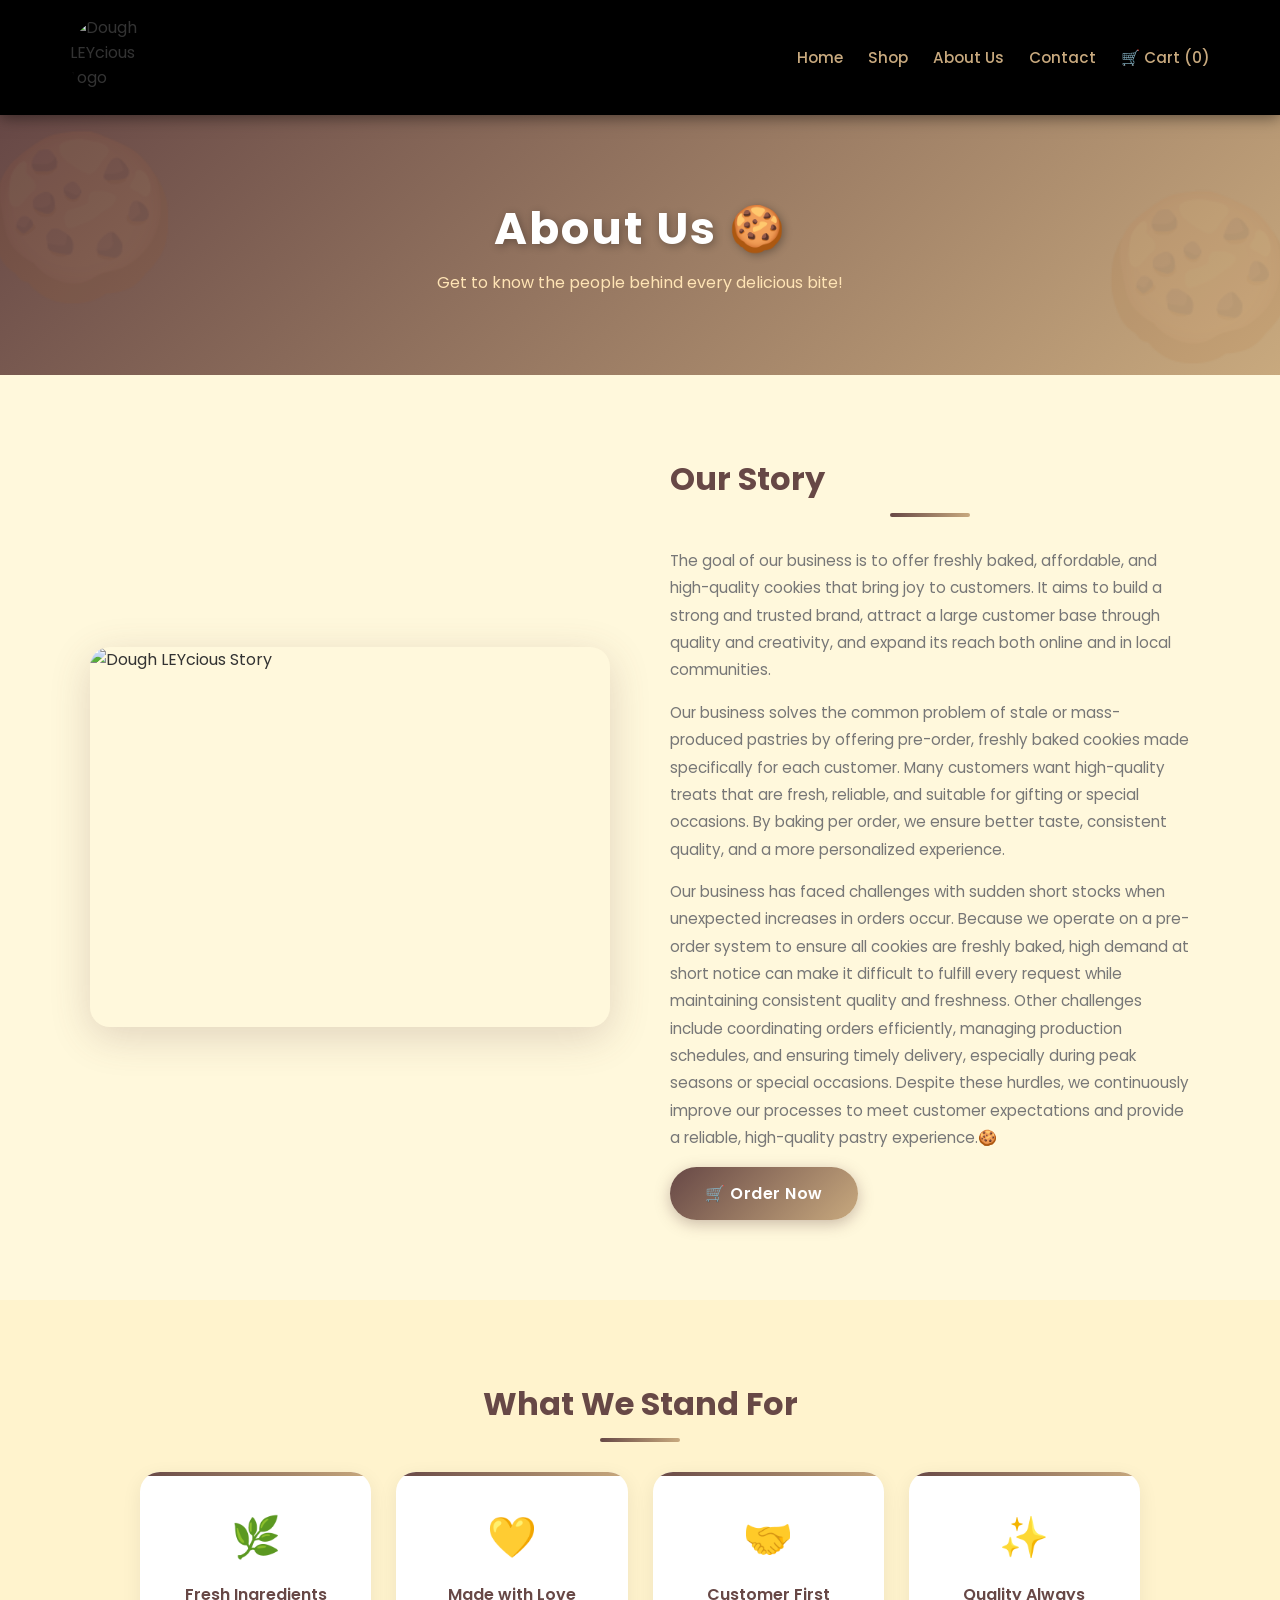
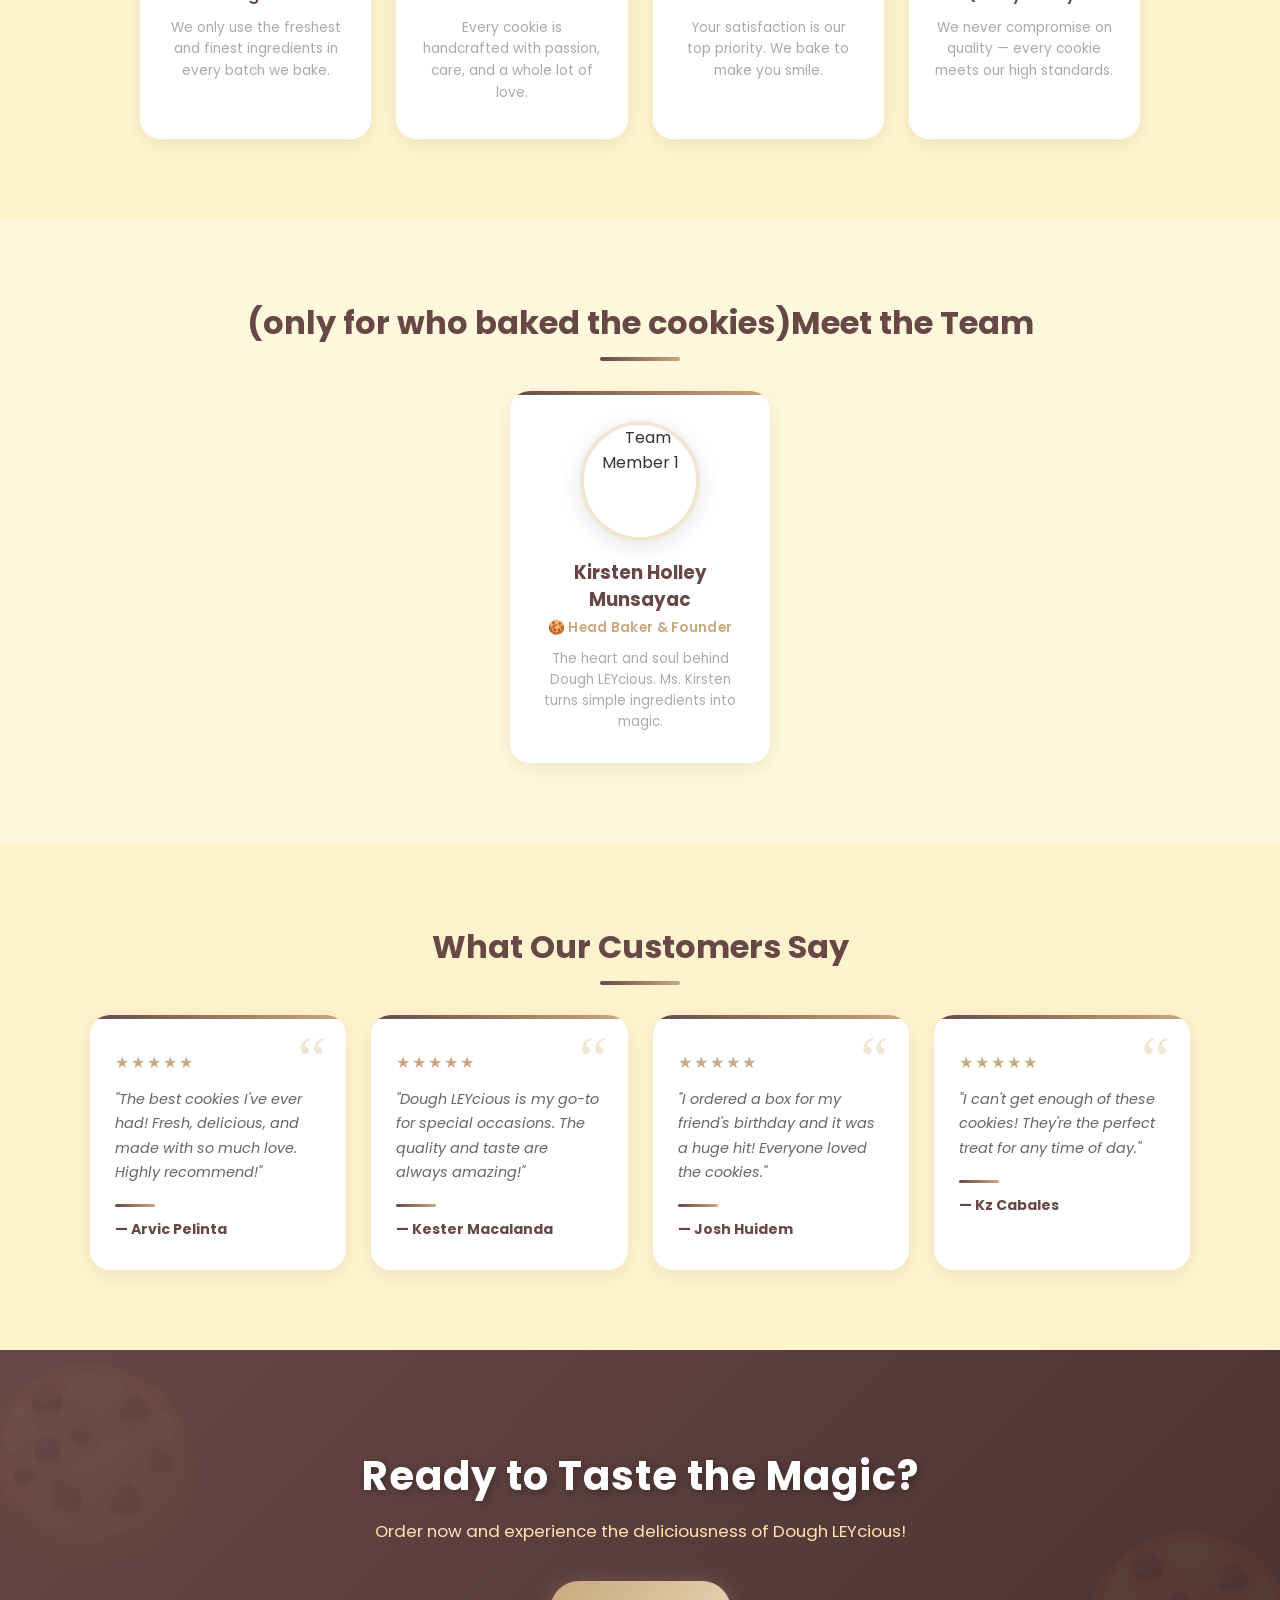
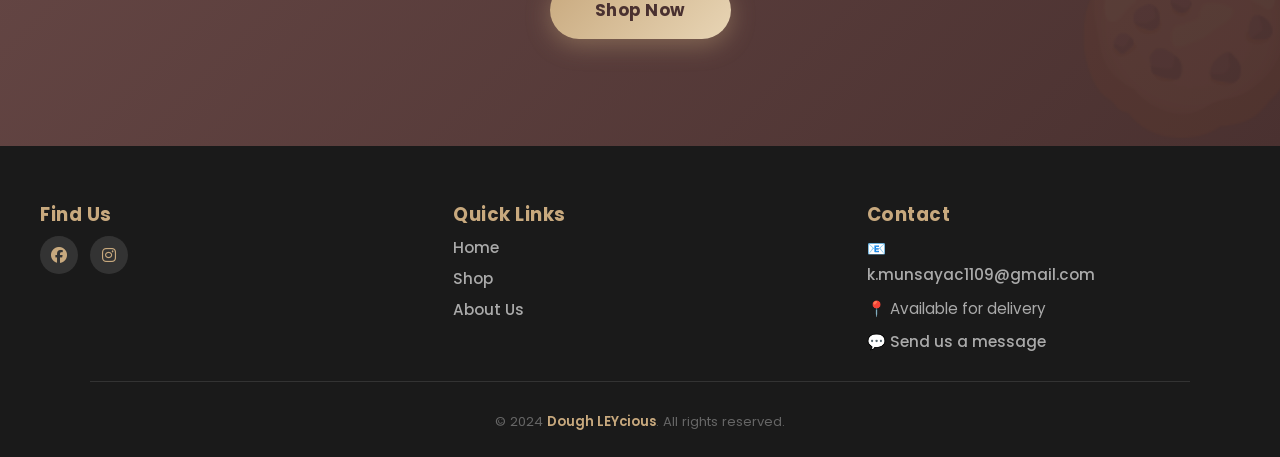
==== commit 5468abbd: "all changes" ====
--- a/aboutus.html
+++ b/aboutus.html
@@ -28,8 +28,7 @@
   <div class="navbar-inner">
     <a href="index.html" class="nav-logo">
   <img src="images/logo.png" alt="Dough LEYcious Logo" class="nav-logo-img">
-  <span>Dough LEYcious</span>
-    </a>
+</a>
     
     <ul class="nav-links">
       <li><a href="index.html">Home</a></li>
@@ -57,7 +56,7 @@
       <div class="about-story">
 
         <div class="about-story-img">
-          <img src="images/about.jpg" 
+          <img src="images/logo.png" 
                alt="Dough LEYcious Story" 
                loading="lazy">
         </div>
@@ -137,67 +136,48 @@
                  alt="Team Member 1" 
                  loading="lazy">
           </div>
-          <h3>kz</h3>
+          <h3>Kirsten Holley Munsayac</h3>
           <p class="team-role">🍪 Head Baker & Founder</p>
-          <p class="team-desc">The heart and soul behind Dough LEYcious. kz turns simple ingredients into magic.</p>
-        </div>
-
-        <div class="team-card">
-          <div class="team-img-wrapper">
-            <img src="images/team2.jpg" 
-                 alt="Team Member 2" 
-                 loading="lazy">
-          </div>
-          <h3>josh</h3>
-          <p class="team-role">🎨 Creative & Design</p>
-          <p class="team-desc">josh makes sure every cookie looks as good as it tastes.</p>
-        </div>
-
-        <div class="team-card">
-          <div class="team-img-wrapper">
-            <img src="images/team3.jpg" 
-                 alt="Team Member 3" 
-                 loading="lazy">
-          </div>
-          <h3>arvic</h3>
-          <p class="team-role">🚀 Delivery & Operations</p>
-          <p class="team-desc">arvic makes sure your cookies arrive fresh and on time, every time.</p>
-        </div>
-
+          <p class="team-desc">The heart and soul behind Dough LEYcious. Ms. Kirsten turns simple ingredients into magic.</p>
+        </div>
       </div>
     </div>
   </section>
 
   <!-- ================= TESTIMONIALS SECTION ================= -->
-  <section class="testimonials-section">
-    <div class="container">
-      <h2 class="section-title">What Our Customers Say</h2>
-      <div class="divider"></div>
-      <div class="testimonials-grid">
-
-        <div class="testimonial-card">
-          <p class="testimonial-text">"The best cookies I've ever had! Fresh, delicious, and made with so much love. Highly recommend!"</p>
-          <p class="testimonial-author">- Sarah M.</p>
-        </div>
-
-        <div class="testimonial-card">
-          <p class="testimonial-text">"Dough LEYcious is my go-to for special occasions. The quality and taste are always amazing!"</p>
-          <p class="testimonial-author">- James L.</p>
-        </div>
-
-        <div class="testimonial-card">
-          <p class="testimonial-text">"I ordered a box for my friend's birthday and it was a huge hit! Everyone loved the cookies."</p>
-          <p class="testimonial-author">- Emily R.</p>
-        </div>
-
-        <div class="testimonial-card">
-          <p class="testimonial-text">"I can't get enough of these cookies! They're the perfect treat for any time of day."</p>
-          <p class="testimonial-author">- Michael T.</p>
-        </div>
-
-      </div>
-    </div>
-  </section>
+<section class="testimonials-section">
+  <div class="container">
+    <h2 class="section-title">What Our Customers Say</h2>
+    <div class="divider"></div>
+    <div class="testimonials-grid">
+
+      <div class="testimonial-card">
+        <div class="testimonial-stars">★★★★★</div>
+        <p class="testimonial-text">"The best cookies I've ever had! Fresh, delicious, and made with so much love. Highly recommend!"</p>
+        <p class="testimonial-author">— Arvic Pelinta</p>
+      </div>
+
+      <div class="testimonial-card">
+        <div class="testimonial-stars">★★★★★</div>
+        <p class="testimonial-text">"Dough LEYcious is my go-to for special occasions. The quality and taste are always amazing!"</p>
+        <p class="testimonial-author">— Kester Macalanda</p>
+      </div>
+
+      <div class="testimonial-card">
+        <div class="testimonial-stars">★★★★★</div>
+        <p class="testimonial-text">"I ordered a box for my friend's birthday and it was a huge hit! Everyone loved the cookies."</p>
+        <p class="testimonial-author">— Josh Huidem</p>
+      </div>
+
+      <div class="testimonial-card">
+        <div class="testimonial-stars">★★★★★</div>
+        <p class="testimonial-text">"I can't get enough of these cookies! They're the perfect treat for any time of day."</p>
+        <p class="testimonial-author">— Kz Cabales</p>
+      </div>
+
+    </div>
+  </div>
+</section>
 
   <!-- ================= call to action section ================= -->
   <section class="cta-section">
--- a/style.css
+++ b/style.css
@@ -85,31 +85,26 @@
   padding: 15px 30px;
 }
 
+/* ===== LOGO  ===== */
 .nav-logo {
-  color: #c8a97e;
-  font-size: 1.6rem;
-  font-weight: 700;
-  letter-spacing: 1px;
-  text-shadow: 1px 1px 3px rgba(0,0,0,0.3);
-  transition: 0.3s;
   display: flex;
   align-items: center;
-  gap: 10px;
-}
-
-.nav-logo:hover {
-  color: #fff;
-  transform: scale(1.05);
+  text-decoration: none;
 }
 
 .nav-logo-img {
-  height: 55px;
-  width: auto;
-  vertical-align: middle;
+  height: 85px;
+  width: 85px;
   border-radius: 50%;
   object-fit: cover;
-}
-
+  transition: transform 0.6s ease;
+}
+
+.nav-logo-img:hover {
+  transform: rotate(360deg) scale(1.3);
+}
+
+/* ===== NAV LINKS ===== */
 .nav-links {
   list-style: none;
   display: flex;
@@ -610,7 +605,8 @@
   margin-top: 5px;
 }
 
-.quantity button {
+.quantity button,
+.qty-btn {
   width: 32px;
   height: 32px;
   border-radius: 50%;
@@ -625,9 +621,11 @@
   align-items: center;
   justify-content: center;
   line-height: 1;
-}
-
-.quantity button:hover {
+  padding: 0;
+}
+
+.quantity button:hover,
+.qty-btn:hover {
   background: #674846;
   color: white;
   transform: scale(1.1);
@@ -655,6 +653,14 @@
 .quantity input::-webkit-inner-spin-button {
   -webkit-appearance: none;
   margin: 0;
+}
+
+.qty-number {
+  font-size: 0.95rem;
+  font-weight: 600;
+  color: #674846;
+  min-width: 20px;
+  text-align: center;
 }
 
 /* ================= ADD TO CART BUTTON ================= */
@@ -1403,6 +1409,71 @@
   font-size: 1rem;
 }
 
+/* ================= ALSO LIKE SECTION ================= */
+.also-like-section {
+  background: #fff3cd;
+  padding: 60px 20px;
+  text-align: center;
+}
+
+.also-like-grid {
+  display: grid;
+  grid-template-columns: repeat(auto-fit, minmax(220px, 1fr));
+  gap: 25px;
+  margin-top: 30px;
+}
+
+.also-like-card {
+  background: white;
+  border-radius: 20px;
+  padding: 20px;
+  box-shadow: 0 5px 20px rgba(0,0,0,0.08);
+  transition: all 0.3s ease;
+}
+
+.also-like-card:hover {
+  transform: translateY(-8px);
+  box-shadow: 0 15px 35px rgba(103, 72, 70, 0.2);
+}
+
+.also-like-card img {
+  width: 100%;
+  height: 160px;
+  object-fit: cover;
+  border-radius: 12px;
+  margin-bottom: 12px;
+}
+
+.also-like-card h3 {
+  font-size: 1rem;
+  color: #674846;
+  margin-bottom: 5px;
+}
+
+.also-like-card .price {
+  font-size: 1.1rem;
+  font-weight: 700;
+  color: #c8a97e;
+  margin-bottom: 10px;
+}
+
+.also-like-btn {
+  background: linear-gradient(135deg, #674846, #c8a97e);
+  color: white;
+  border: none;
+  padding: 10px 18px;
+  border-radius: 20px;
+  cursor: pointer;
+  font-size: 0.85rem;
+  font-family: 'Poppins', sans-serif;
+  transition: 0.3s;
+}
+
+.also-like-btn:hover {
+  background: linear-gradient(135deg, #c8a97e, #674846);
+  transform: translateY(-2px);
+}
+
 /* ================= CONTACT BANNER ================= */
 .contact-banner {
   background: linear-gradient(135deg, #674846, #c8a97e);
@@ -1923,6 +1994,46 @@
 }
 
 /* ================= CHECKOUT MODAL ================= */
+.checkout-btn {
+  padding: 14px 28px;
+  border: none;
+  border-radius: 999px; 
+  font-size: 1rem;
+  font-weight: 700;
+  color: #fff;
+  background: linear-gradient(135deg, #6b4f4f, #c8a97e);
+  cursor: pointer;
+  box-shadow: 0 6px 12px rgba(0, 0, 0, 0.15);
+  transition: all 0.25s ease;
+}
+
+.checkout-btn:hover {
+  background: #197402;
+  color: white;
+  transform: translateY(-2px);
+  box-shadow: 0 4px 12px rgba(231, 76, 60, 0.3);
+}
+
+.continue-btn {
+  padding: 14px 28px;
+  border: none;
+  border-radius: 999px; 
+  font-size: 1rem;
+  font-weight: 700;
+  color: #fff;
+  background: linear-gradient(135deg, #6b4f4f, #c8a97e);
+  cursor: pointer;
+  box-shadow: 0 6px 12px rgba(0, 0, 0, 0.15);
+  transition: all 0.25s ease;
+}
+
+.continue-btn:hover {
+  background: #197402;
+  color: white;
+  transform: translateY(-2px);
+  box-shadow: 0 4px 12px rgba(231, 76, 60, 0.3);
+}
+
 .modal-overlay {
   position: fixed;
   top: 0;
@@ -2181,7 +2292,7 @@
   border-top: 1px dashed #e0d5c5;
 }
 
-/* ================= CHECKOUT SUBMIT BUTTON (FORM WEBPAGE)================= */
+/* ================= CHECKOUT SUBMIT BUTTON ================= */
 .checkout-submit-btn {
   width: 100%;
   background: linear-gradient(135deg, #674846, #c8a97e);
@@ -2407,6 +2518,335 @@
   font-weight: 600;
 }
 
+/* ================= TESTIMONIALS SECTION ================= */
+.testimonials-section {
+  padding: 80px 20px;
+  background: #fff3cd;
+  text-align: center;
+}
+
+.testimonials-grid {
+  display: grid;
+  grid-template-columns: repeat(auto-fill, minmax(250px, 1fr));
+  gap: 25px;
+  margin-top: 30px;
+  max-width: 1100px;
+  margin-left: auto;
+  margin-right: auto;
+}
+
+.testimonial-card {
+  background: white;
+  border-radius: 20px;
+  padding: 35px 25px 30px;
+  box-shadow: 0 5px 20px rgba(0, 0, 0, 0.07);
+  transition: all 0.3s ease;
+  position: relative;
+  overflow: hidden;
+  text-align: left;
+}
+
+.testimonial-card::before {
+  content: "";
+  position: absolute;
+  top: 0;
+  left: 0;
+  width: 100%;
+  height: 4px;
+  background: linear-gradient(to right, #674846, #c8a97e);
+}
+
+.testimonial-card::after {
+  content: "\201C";
+  position: absolute;
+  top: 12px;
+  right: 20px;
+  font-size: 4rem;
+  color: #f0e6d3;
+  font-family: Georgia, serif;
+  line-height: 1;
+  pointer-events: none;
+}
+
+.testimonial-card:hover {
+  transform: translateY(-8px);
+  box-shadow: 0 15px 35px rgba(103, 72, 70, 0.18);
+}
+
+.testimonial-stars {
+  margin-bottom: 12px;
+  color: #c8a97e;
+  font-size: 1rem;
+  letter-spacing: 2px;
+}
+
+.testimonial-text {
+  font-size: 0.9rem;
+  color: #666;
+  line-height: 1.7;
+  font-style: italic;
+  margin-bottom: 20px;
+  position: relative;
+  z-index: 1;
+}
+
+.testimonial-author {
+  font-size: 0.88rem;
+  color: #674846;
+  font-weight: 700;
+  position: relative;
+  padding-top: 15px;
+}
+
+.testimonial-author::before {
+  content: "";
+  position: absolute;
+  top: 0;
+  left: 0;
+  width: 40px;
+  height: 3px;
+  background: linear-gradient(to right, #674846, #c8a97e);
+  border-radius: 5px;
+}
+
+/* ================= CTA SECTION ================= */
+.cta-section {
+  padding: 100px 20px;
+  background: linear-gradient(135deg, #674846, #4a3130);
+  text-align: center;
+  position: relative;
+  overflow: hidden;
+}
+
+.cta-section::before {
+  content: "🍪";
+  position: absolute;
+  font-size: 12rem;
+  opacity: 0.05;
+  top: -30px;
+  left: -30px;
+  pointer-events: none;
+  animation: floatEmoji 6s ease-in-out infinite;
+}
+
+.cta-section::after {
+  content: "🍪";
+  position: absolute;
+  font-size: 12rem;
+  opacity: 0.05;
+  bottom: -30px;
+  right: -30px;
+  pointer-events: none;
+  animation: floatEmoji 6s ease-in-out infinite reverse;
+}
+
+@keyframes floatEmoji {
+  0%, 100% {
+    transform: translateY(0) rotate(0deg);
+  }
+  50% {
+    transform: translateY(-15px) rotate(10deg);
+  }
+}
+
+.cta-content {
+  max-width: 650px;
+  margin: 0 auto;
+  position: relative;
+  z-index: 1;
+}
+
+.cta-content h2 {
+  font-size: 2.5rem;
+  color: white;
+  font-weight: 700;
+  margin-bottom: 15px;
+  text-shadow: 2px 2px 8px rgba(0, 0, 0, 0.3);
+  letter-spacing: 1px;
+  line-height: 1.3;
+}
+
+.cta-content p {
+  font-size: 1.05rem;
+  color: #ffe4b5;
+  margin-bottom: 35px;
+  line-height: 1.7;
+}
+
+.cta-btn {
+  display: inline-block;
+  background: linear-gradient(135deg, #c8a97e, #e8d5b5);
+  color: #4a3130;
+  padding: 16px 45px;
+  border-radius: 50px;
+  font-size: 1.05rem;
+  font-weight: 700;
+  font-family: 'Poppins', sans-serif;
+  text-decoration: none;
+  transition: all 0.3s ease;
+  box-shadow: 0 6px 25px rgba(200, 169, 126, 0.4);
+  letter-spacing: 0.5px;
+  position: relative;
+  overflow: hidden;
+}
+
+.cta-btn::before {
+  content: "";
+  position: absolute;
+  top: 0;
+  left: -100%;
+  width: 100%;
+  height: 100%;
+  background: linear-gradient(
+    120deg,
+    transparent,
+    rgba(255, 255, 255, 0.3),
+    transparent
+  );
+  transition: left 0.5s ease;
+}
+
+.cta-btn:hover::before {
+  left: 100%;
+}
+
+.cta-btn:hover {
+  background: linear-gradient(135deg, #e8d5b5, #c8a97e);
+  transform: translateY(-4px);
+  box-shadow: 0 10px 35px rgba(200, 169, 126, 0.55);
+  color: #3a2220;
+}
+
+.cta-btn:active {
+  transform: scale(0.97);
+}
+
+/* ================= TEAM CARD EXTRAS ================= */
+.team-img-wrapper {
+  width: 120px;
+  height: 120px;
+  border-radius: 50%;
+  overflow: hidden;
+  margin: 0 auto 18px;
+  border: 4px solid #f0e6d3;
+  box-shadow: 0 5px 20px rgba(103, 72, 70, 0.15);
+  transition: all 0.3s ease;
+}
+
+.team-img-wrapper img {
+  width: 100%;
+  height: 100%;
+  object-fit: cover;
+  transition: transform 0.4s ease;
+}
+
+.team-card:hover .team-img-wrapper {
+  border-color: #c8a97e;
+  box-shadow: 0 8px 30px rgba(103, 72, 70, 0.25);
+}
+
+.team-card:hover .team-img-wrapper img {
+  transform: scale(1.1);
+}
+
+.team-card h3 {
+  font-size: 1.15rem;
+  color: #674846;
+  font-weight: 700;
+  margin-bottom: 5px;
+  text-transform: capitalize;
+}
+
+.team-role {
+  font-size: 0.85rem;
+  color: #c8a97e;
+  font-weight: 600;
+  margin-bottom: 10px;
+  letter-spacing: 0.3px;
+}
+
+.team-desc {
+  font-size: 0.83rem;
+  color: #aaa;
+  line-height: 1.6;
+}
+
+/* ================= RESPONSIVE PARA SA BAGONG SECTIONS ================= */
+
+@media (max-width: 768px) {
+  .testimonials-grid {
+    grid-template-columns: 1fr;
+    gap: 20px;
+  }
+
+  .testimonial-card {
+    text-align: center;
+  }
+
+  .testimonial-author::before {
+    left: 50%;
+    transform: translateX(-50%);
+  }
+
+  .cta-content h2 {
+    font-size: 1.8rem;
+  }
+
+  .cta-content p {
+    font-size: 0.95rem;
+  }
+
+  .cta-btn {
+    padding: 14px 35px;
+    font-size: 0.95rem;
+    width: 100%;
+    max-width: 300px;
+  }
+
+  .cta-section {
+    padding: 70px 20px;
+  }
+
+  .team-grid {
+    flex-direction: column;
+    align-items: center;
+  }
+
+  .team-card {
+    width: 90%;
+    max-width: 300px;
+  }
+}
+
+@media (max-width: 480px) {
+  .cta-content h2 {
+    font-size: 1.5rem;
+  }
+
+  .cta-section {
+    padding: 60px 15px;
+  }
+
+  .cta-btn {
+    width: 100%;
+  }
+
+  .testimonial-card {
+    padding: 28px 20px 25px;
+  }
+
+  .testimonial-card::after {
+    font-size: 3rem;
+    top: 8px;
+    right: 15px;
+  }
+
+  .team-img-wrapper {
+    width: 100px;
+    height: 100px;
+  }
+}
+
 /* ================= FOR ALL RESPONSIVE ================= */
 @media (max-width: 768px) {
   .navbar-inner {
@@ -2551,6 +2991,18 @@
   .cart-left {
     width: 100%;
   }
+.cart-wrapper {
+    flex-direction: column;
+    align-items: center;
+  }
+
+  .cart-left {
+    width: 100%;
+  }
+
+  .cart-right {
+    width: 100%;
+  }
 }
 
 @media (max-width: 480px) {
@@ -2629,4 +3081,98 @@
     flex-direction: column;
     align-items: center;
   }
-}+
+.cart-wrapper {
+    flex-direction: column;
+    align-items: stretch;
+  }
+
+  .cart-left,
+  .cart-right {
+    width: 100%;
+  }
+
+  .cart-item {
+    flex-direction: column;
+    align-items: center;
+    text-align: center;
+  }
+
+  .cart-item img {
+    width: 100px;
+    height: 100px;
+  }
+
+  .cart-item-price {
+    text-align: center;
+    min-width: unset;
+  }
+
+  .quantity {
+    justify-content: center;
+  }
+}
+
+@media (max-width: 600px) {
+  .checkout-btn,
+  .continue-btn {
+    display: block;
+    width: 100%;
+ 
+  }
+  .continue-btn {
+    margin-top: 12px; /* gap sa mobile */
+  }
+}
+
+@media (max-width: 768px) {
+  .footer-section {
+    display: flex;
+    flex-direction: column;
+    align-items: center;
+  }
+
+  .socials {
+    justify-content: center;
+  }
+
+.cart-wrapper {
+    flex-direction: column;
+    align-items: center;
+  }
+
+  .cart-left,
+  .cart-right {
+    width: 100%;
+  }
+
+  .cart-section {
+    padding: 40px 15px;
+  }
+
+  .cart-header {
+    flex-direction: column;
+    gap: 10px;
+    text-align: center;
+  }
+
+  .cart-item {
+    flex-wrap: wrap;
+    justify-content: center;
+    text-align: center;
+    gap: 12px;
+  }
+
+  .cart-item-info {
+    text-align: center;
+  }
+
+  .cart-item-price {
+    text-align: center;
+    width: 100%;
+  }
+
+  .socials {
+    justify-content: center;
+  }
+}
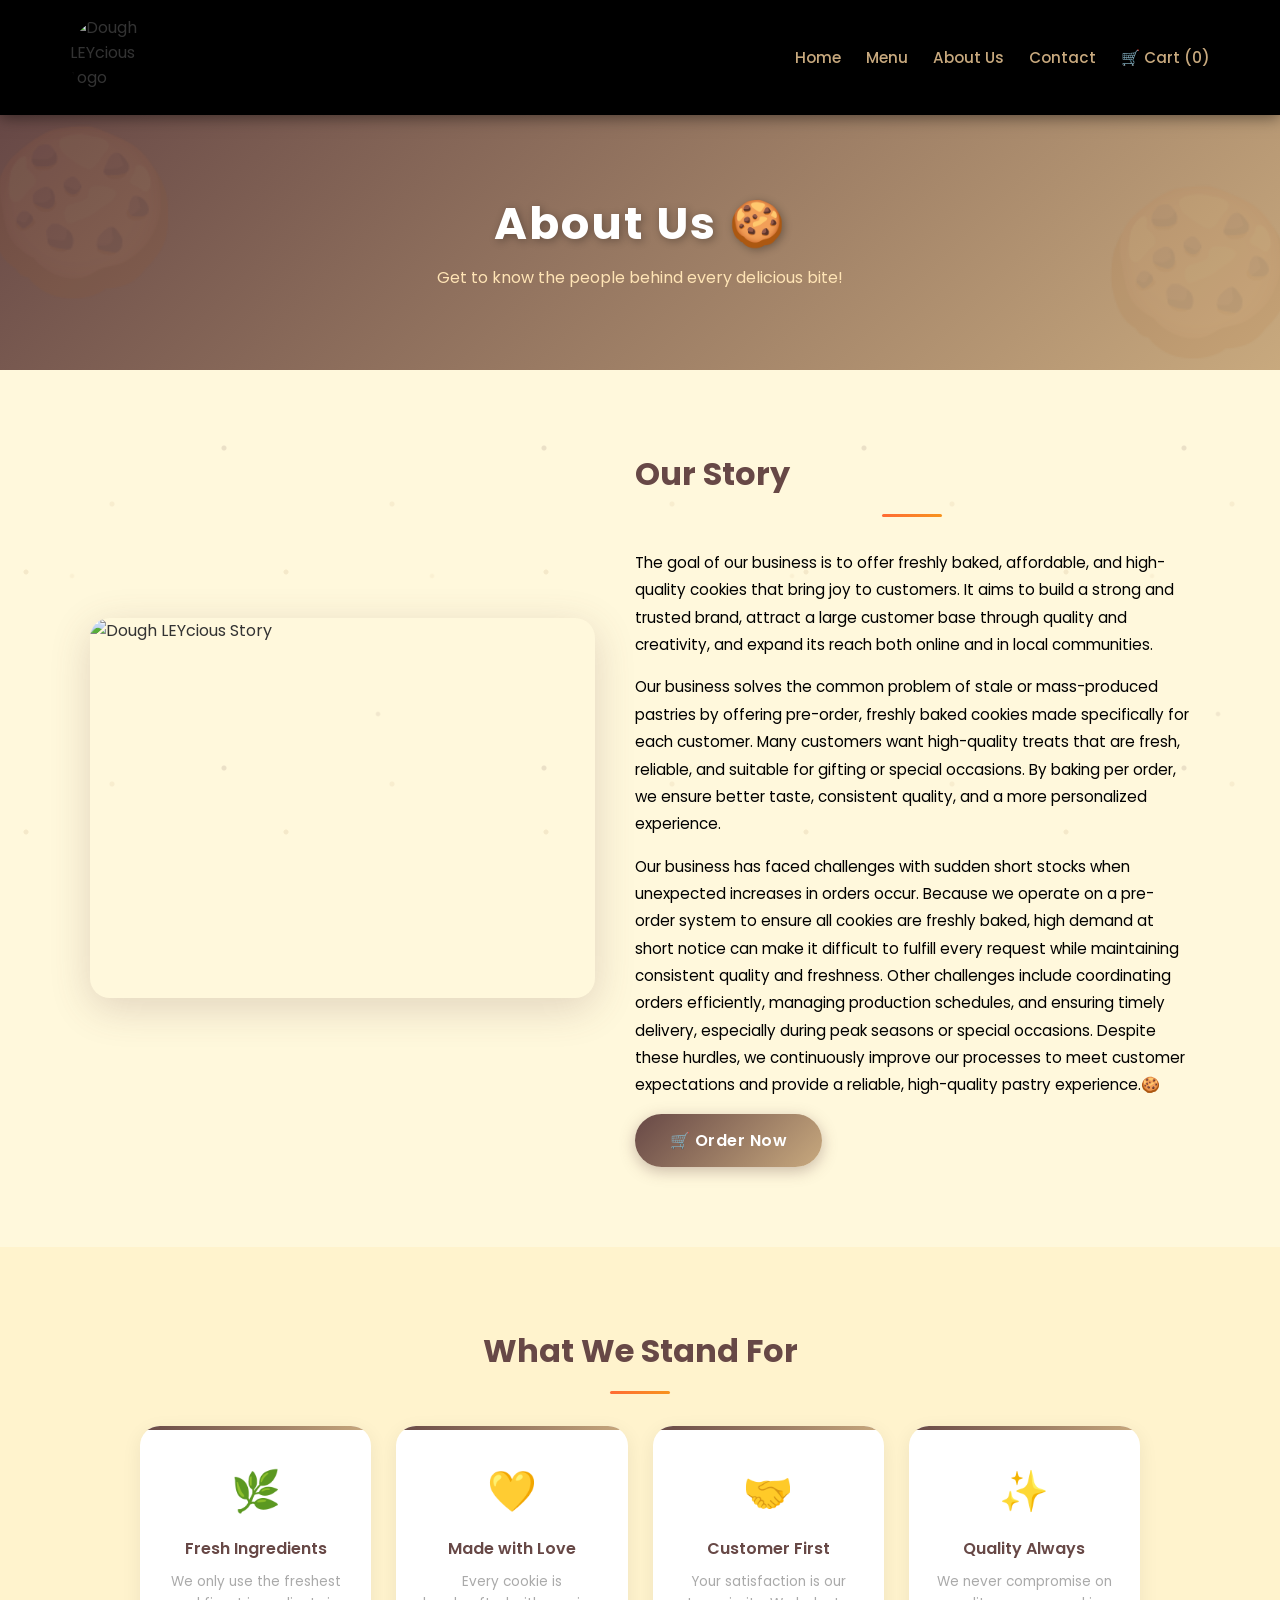
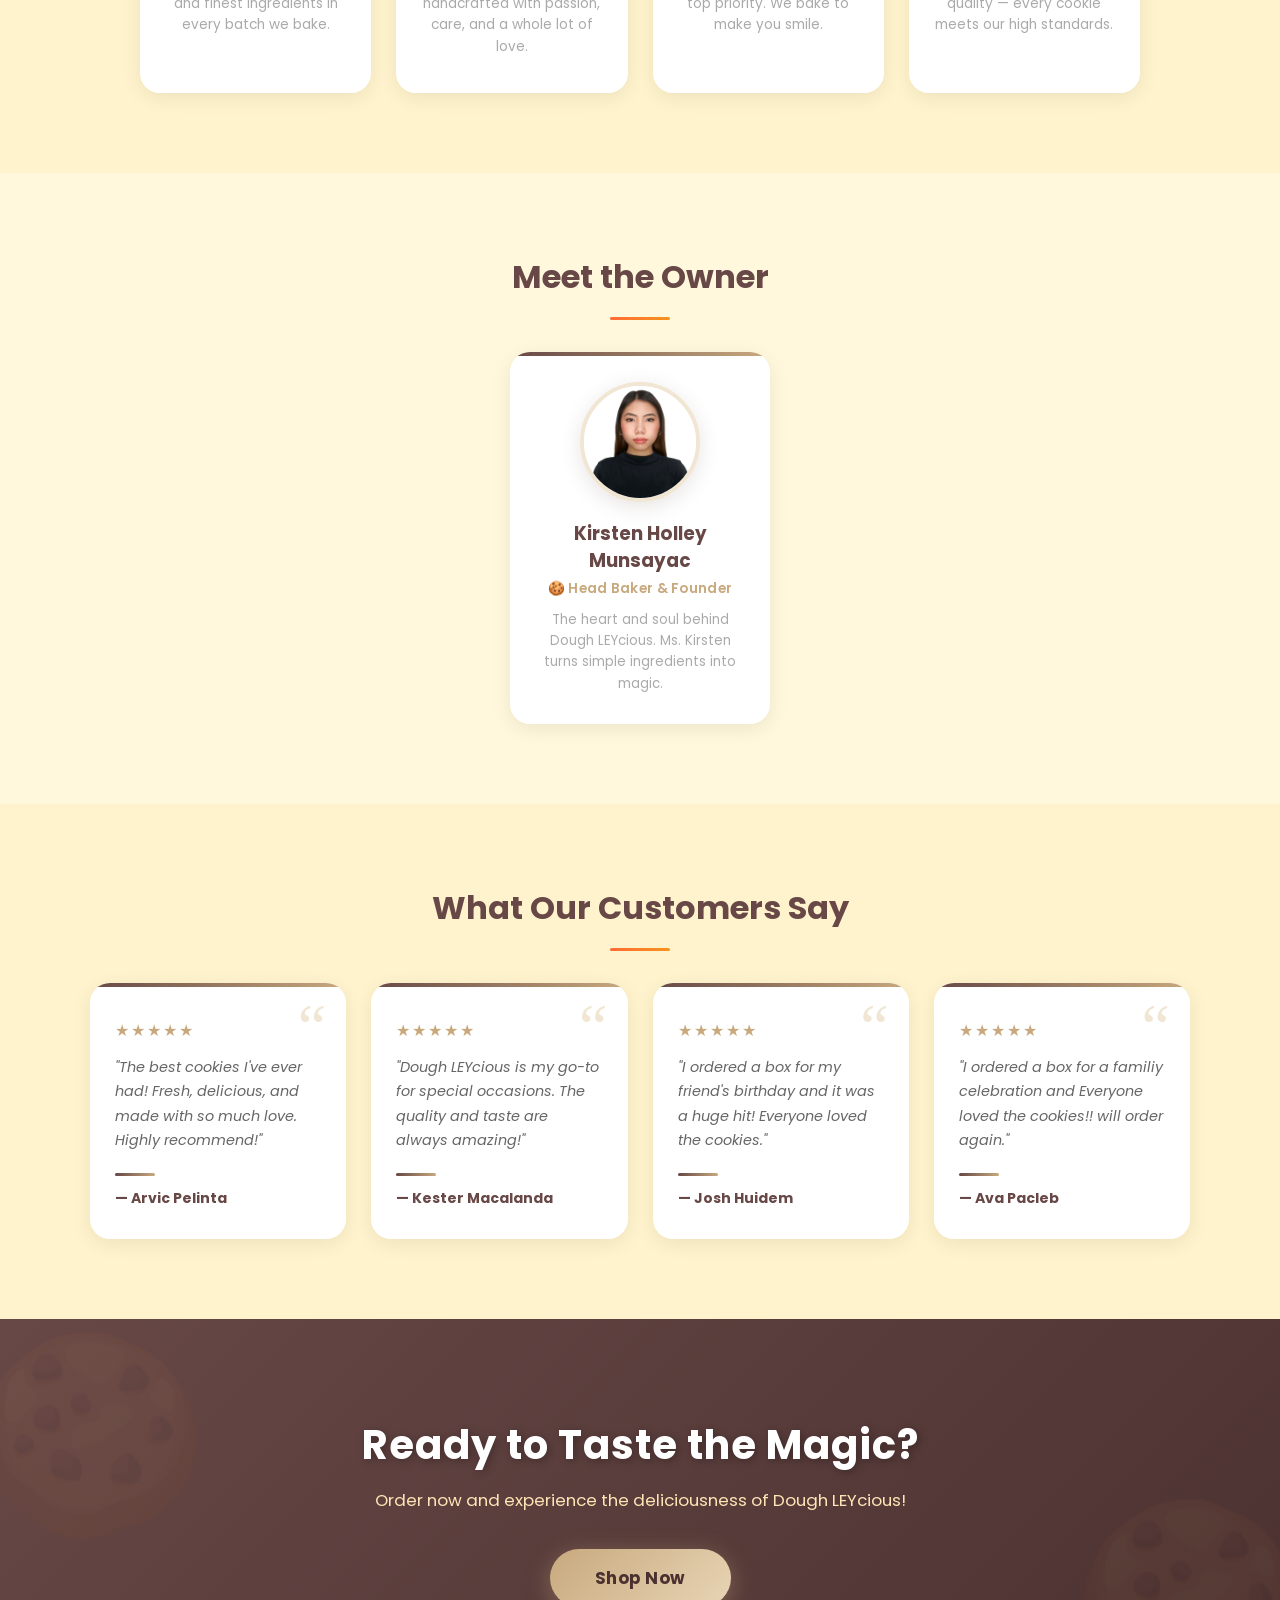
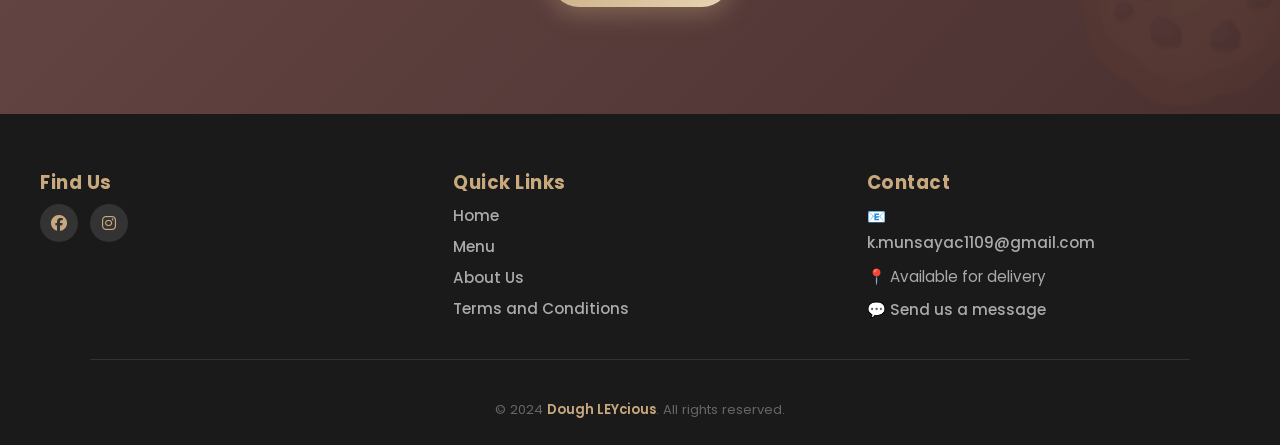
==== commit 1bb064dd: "Final update for DoughLEYcious" ====
--- a/aboutus.html
+++ b/aboutus.html
@@ -30,9 +30,12 @@
   <img src="images/logo.png" alt="Dough LEYcious Logo" class="nav-logo-img">
 </a>
     
+    <button class="nav-toggle-btn" type="button" aria-label="Open menu" aria-expanded="false">
+      <i class="fas fa-bars"></i>
+    </button>
     <ul class="nav-links">
       <li><a href="index.html">Home</a></li>
-      <li><a href="shop.html">Shop</a></li>
+      <li><a href="menu.html">Menu</a></li>
       <li><a href="aboutus.html">About Us</a></li>
       <li><a href="contact.html">Contact</a></li>
       <li><a href="cart.html">🛒 Cart (<span id="cart-count">0</span>)</a></li>
@@ -77,7 +80,7 @@
             Our business has faced challenges with sudden short stocks when unexpected increases in orders occur. Because we operate on a pre-order system to ensure all cookies are freshly baked, high demand at short notice can make it difficult to fulfill every request while maintaining consistent quality and freshness. Other challenges include coordinating orders efficiently, managing production schedules, and ensuring timely delivery, especially during peak seasons or special occasions. Despite these hurdles, we continuously improve our processes to meet customer expectations and provide a reliable, high-quality pastry experience.🍪
           </p>
           <button class="hero-btn" 
-                  onclick="location.href='shop.html'">
+                  onclick="location.href='menu.html'">
             🛒 Order Now
           </button>
         </div>
@@ -125,14 +128,14 @@
   <!-- ================= team section(kung sino man mga nag bake ng cookies pag wala owner nalang ilagay) ================= -->
   <section class="team-section">
     <div class="container">
-      <h2 class="section-title">(only for who baked the cookies)Meet the Team</h2>
+      <h2 class="section-title">Meet the Owner</h2>
       <div class="divider"></div>
 
       <div class="team-grid">
 
         <div class="team-card">
           <div class="team-img-wrapper">
-            <img src="images/team1.jpg" 
+            <img src="images/Owner of DoughLEYcious.jpg" 
                  alt="Team Member 1" 
                  loading="lazy">
           </div>
@@ -171,8 +174,8 @@
 
       <div class="testimonial-card">
         <div class="testimonial-stars">★★★★★</div>
-        <p class="testimonial-text">"I can't get enough of these cookies! They're the perfect treat for any time of day."</p>
-        <p class="testimonial-author">— Kz Cabales</p>
+        <p class="testimonial-text">"I ordered a box for a familiy celebration and Everyone loved the cookies!! will order again."</p>
+        <p class="testimonial-author">— Ava Pacleb</p>
       </div>
 
     </div>
@@ -185,13 +188,18 @@
       <div class="cta-content">
         <h2>Ready to Taste the Magic?</h2>
         <p>Order now and experience the deliciousness of Dough LEYcious!</p>
-        <a href="shop.html" class="cta-btn">Shop Now</a>
-      </div>
-    </div>
-  </section>
-
-        <!-- ================= footer section ================= -->
+        <a href="menu.html" class="cta-btn">Shop Now</a>
+      </div>
+    </div>
+  </section>
+
+<!-- ================= footer section ================= -->
+<button id="backToTop" class="back-to-top" type="button" aria-label="Back to top" title="Back to top">
+  <i class="fas fa-cookie-bite"></i>
+</button>
+
 <footer class="footer">
+
   <div class="footer-content">
 
     <div class="footer-section">
@@ -211,8 +219,9 @@
     <div class="footer-section">
       <h3>Quick Links</h3>
       <a href="index.html">Home</a>
-      <a href="shop.html">Shop</a>
+      <a href="menu.html">Menu</a>
       <a href="aboutus.html">About Us</a>
+      <a href="terms.html">Terms and Conditions</a>
     </div>
 
     
--- a/style.css
+++ b/style.css
@@ -15,11 +15,92 @@
 
 body {
   font-family: 'Poppins', sans-serif;
-  background: #fff8dc;
+
+  /* Dessert themed warm base */
+  background:
+    radial-gradient(900px 650px at 15% 5%, rgba(255, 228, 181, 0.55), transparent 60%),
+    radial-gradient(700px 520px at 85% 15%, rgba(200, 169, 126, 0.45), transparent 58%),
+    radial-gradient(800px 650px at 45% 95%, rgba(103, 72, 70, 0.14), transparent 62%),
+    linear-gradient(180deg, #fff8dc 0%, #fff2cf 45%, #fff8dc 100%);
+
+  color: #333;
   display: flex;
   flex-direction: column;
-  color: #333;
-}
+  padding-top: 110px;
+
+  position: relative;
+  min-height: 100vh;
+}
+
+body::before {
+  content: "";
+  position: fixed;
+  inset: 0;
+  z-index: 0;
+  pointer-events: none;
+
+  /* Sprinkle dots pattern */
+  background-image:
+    radial-gradient(circle at 10% 20%, rgba(200, 169, 126, 0.25) 0 2px, transparent 3px),
+    radial-gradient(circle at 70% 40%, rgba(103, 72, 70, 0.18) 0 2px, transparent 3px),
+    radial-gradient(circle at 40% 80%, rgba(200, 169, 126, 0.18) 0 2px, transparent 3px),
+    radial-gradient(circle at 90% 70%, rgba(103, 72, 70, 0.12) 0 1.5px, transparent 3px),
+    radial-gradient(circle at 20% 60%, rgba(200, 169, 126, 0.12) 0 1.5px, transparent 3px);
+
+  background-size: 260px 260px, 320px 320px, 280px 280px, 420px 420px, 360px 360px;
+  opacity: 0.75;
+
+  /* Slightly stronger and more lively */
+  animation: sprinkleDrift 14s linear infinite;
+}
+
+body::after {
+  content: "";
+  position: fixed;
+  inset: 0;
+  z-index: -3;
+  pointer-events: none;
+
+  /* Soft blobs tapos may subtle paper texture */
+  background:
+    radial-gradient(900px 600px at 10% 10%, rgba(200, 169, 126, 0.22), transparent 60%),
+    radial-gradient(800px 500px at 90% 20%, rgba(103, 72, 70, 0.15), transparent 58%),
+    radial-gradient(900px 650px at 40% 90%, rgba(255, 228, 181, 0.22), transparent 60%),
+    repeating-linear-gradient(
+      45deg,
+      rgba(255,255,255,0.04) 0 2px,
+      rgba(0,0,0,0.015) 2px 4px
+    );
+
+  filter: saturate(1.08);
+}
+
+
+@keyframes sprinkleDrift {
+  0% {
+    transform: translate3d(0, 0, 0);
+  }
+  50% {
+    transform: translate3d(18px, -12px, 0);
+  }
+  100% {
+    transform: translate3d(0, 0, 0);
+  }
+}
+
+/* reduce motion */
+@media (prefers-reduced-motion: reduce) {
+  body::before {
+    animation: none;
+  }
+
+  /* Keep background visible kahit walang motion */
+  body::before {
+    opacity: 0.55;
+  }
+}
+
+
 
 a {
   text-decoration: none;
@@ -70,8 +151,10 @@
 /* ================= NAVBAR ================= */
 .navbar {
   background: black;
-  position: sticky;
+  position: fixed;
   top: 0;
+  left: 0;
+  width: 100%;
   z-index: 1000;
   box-shadow: 0 2px 15px rgba(0, 0, 0, 0.5);
 }
@@ -85,6 +168,7 @@
   padding: 15px 30px;
 }
 
+
 /* ===== LOGO  ===== */
 .nav-logo {
   display: flex;
@@ -110,6 +194,24 @@
   display: flex;
   gap: 25px;
   align-items: center;
+}
+
+/* ===== HAMBURGER MENU */
+.nav-toggle-btn {
+  display: none;
+  background: transparent;
+  border: none;
+  cursor: pointer;
+  color: #c8a97e;
+  font-size: 1.35rem;
+  padding: 8px 10px;
+  border-radius: 10px;
+  line-height: 1;
+}
+
+.nav-toggle-btn:hover {
+  color: #fff;
+  background: rgba(200, 169, 126, 0.15);
 }
 
 .nav-links a {
@@ -189,6 +291,92 @@
   text-shadow: 1px 1px 5px rgba(0,0,0,0.5);
   color: #ffe4b5;
 }
+
+/* ================= HERO SECTION (CAROUSEL) ================= */
+
+
+.header {
+  position: relative;
+  width: 100%;
+  height: 350px;
+  overflow: hidden;
+}
+
+/* carousel container */
+.carousel {
+
+  position: relative;
+  width: 100%;
+  height: 100%;
+}
+
+/* each slide */
+.slide {
+  position: absolute;
+  width: 100%;
+  height: 100%;
+  opacity: 0;
+  transition: opacity 1s ease-in-out;
+}
+
+/* active slide */
+.slide.active {
+  opacity: 1;
+}
+
+/* image inside slide */
+.slide img {
+  width: 100%;
+  height: 100%;
+  object-fit: cover;
+  filter: brightness(0.75);
+}
+
+/* hover zoom effect */
+.slide img {
+  transform: scale(1.05);
+  transition: transform 3s ease;
+}
+
+.slide.active img {
+  transform: scale(1);
+}
+
+/* overlay stays same */
+.header-overlay {
+  position: absolute;
+  top: 50%;
+  left: 50%;
+  transform: translate(-50%, -50%);
+  text-align: center;
+  color: white;
+  z-index: 2;
+}
+
+.header-overlay {
+  position: absolute;
+  top: 50%;
+  left: 50%;
+  transform: translate(-50%, -50%);
+  text-align: center;
+  color: white;
+  z-index: 2;
+}
+
+.header-overlay h1 {
+  font-size: 3rem;
+  font-weight: 700;
+  text-shadow: 2px 2px 8px rgba(0,0,0,0.6);
+  letter-spacing: 2px;
+}
+
+.header-overlay p {
+  font-size: 1.1rem;
+  margin-top: 10px;
+  text-shadow: 1px 1px 5px rgba(0,0,0,0.5);
+  color: #ffe4b5;
+}
+
 
 /* ================= HOME / ORDER SECTION ================= */
 .home-section {
@@ -252,6 +440,591 @@
 .order-options button:active {
   transform: scale(0.95);
 }
+
+/* ============ COOKIE MENU PAGE STYLES ============ */
+
+    /* ---- Menu Welcome ---- */
+    .menu-welcome {
+      text-align: center;
+      padding: 60px 20px 20px;
+    }
+
+    /* ---- Menu Section Spacing ---- */
+    .category-title {
+      margin-top: 30px;
+      margin-bottom: 12px;
+    }
+
+    .cookie-grid {
+      margin-bottom: 40px;
+    }
+
+    .cookie-grid:last-of-type {
+      margin-bottom: 20px;
+    }
+
+
+    .menu-welcome h2 {
+      font-size: 2rem;
+      color: #674846;
+      margin-bottom: 10px;
+      position: relative;
+      display: inline-block;
+    }
+
+    .menu-welcome h2::after {
+      content: "";
+      display: block;
+      width: 60px;
+      height: 3px;
+      background: #c8a97e;
+      margin: 8px auto 0;
+      border-radius: 5px;
+    }
+
+    .menu-welcome p {
+      color: #888;
+      font-size: 0.95rem;
+      margin-bottom: 25px;
+    }
+
+    .menu-actions {
+      display: flex;
+      justify-content: center;
+      gap: 12px;
+      margin-bottom: 10px;
+      flex-wrap: wrap;
+    }
+
+    .menu-actions a {
+      display: inline-flex;
+      align-items: center;
+      gap: 8px;
+      text-decoration: none;
+      font-family: 'Poppins', sans-serif;
+      font-weight: 600;
+      font-size: 0.95rem;
+      padding: 12px 28px;
+      border-radius: 30px;
+      cursor: pointer;
+      transition: all 0.3s ease;
+      box-shadow: 0 2px 8px rgba(0,0,0,0.08);
+    }
+
+    .menu-btn-primary {
+      background: linear-gradient(135deg, #674846, #c8a97e);
+      color: white;
+      border: 2px solid transparent;
+      box-shadow: 0 4px 15px rgba(103, 72, 70, 0.35);
+    }
+
+    .menu-btn-primary:hover {
+      background: linear-gradient(135deg, #c8a97e, #674846);
+      transform: translateY(-4px);
+      box-shadow: 0 8px 25px rgba(103, 72, 70, 0.45);
+    }
+
+    .menu-btn-outline {
+      background: white;
+      color: #674846;
+      border: 2px solid #674846;
+    }
+
+    .menu-btn-outline:hover {
+      background: #674846;
+      color: white;
+      transform: translateY(-4px);
+      box-shadow: 0 8px 20px rgba(103, 72, 70, 0.35);
+    }
+
+    /* ---- Category Title ---- */
+    
+
+    .category-title::after {
+      content: '';
+      display: block;
+      width: 50px;
+      height: 3px;
+      background: linear-gradient(to right, #674846, #c8a97e);
+      margin: 10px auto 0;
+      border-radius: 5px;
+    }
+
+    .menu-count {
+      display: inline-block;
+      background: linear-gradient(135deg, #674846, #c8a97e);
+      color: white;
+      font-size: 0.72rem;
+      padding: 3px 12px;
+      border-radius: 20px;
+      font-weight: 600;
+      margin-left: 8px;
+      letter-spacing: 0.3px;
+      vertical-align: middle;
+    }
+
+    /* ---- Cookie Grid ---- */
+    .menu-container {
+      max-width: 1100px;
+      margin: 0 auto;
+      padding: 0 20px 80px;
+    }
+
+    .cookie-grid {
+      display: grid;
+      grid-template-columns: repeat(auto-fill, minmax(220px, 1fr));
+      gap: 30px;
+      margin-top: 10px;
+    }
+
+    /* ---- Cookie Grid Card ---- */
+    .cookie-grid-card {
+      background: white;
+      border-radius: 20px;
+      padding: 25px 20px;
+      box-shadow: 0 5px 20px rgba(0,0,0,0.08);
+      transition: all 0.3s ease;
+      position: relative;
+      overflow: hidden;
+      text-align: center;
+      cursor: pointer;
+    }
+
+    .cookie-grid-card::before {
+      content: "";
+      position: absolute;
+      top: 0;
+      left: 0;
+      width: 100%;
+      height: 4px;
+      background: linear-gradient(to right, #674846, #c8a97e);
+      z-index: 1;
+    }
+
+    .cookie-grid-card:hover {
+      transform: translateY(-10px);
+      box-shadow: 0 20px 45px rgba(103, 72, 70, 0.22);
+    }
+
+    /* ----Cookie Image with Spin ---- */
+.cookie-img-wrapper {
+    width: 190px;
+    height: 190px;
+    margin: 0 auto 18px;
+    border-radius: 50%;
+    overflow: hidden;
+    position: relative;
+    display: flex;
+    align-items: center;
+    justify-content: center;
+    background: #fff8dc;
+    border: 3px solid #f0e6d3;
+    transition: all 0.3s ease;
+}
+  .cookie-grid-card:hover .cookie-img-wrapper {
+   border-color: #c8a97e;
+  box-shadow: 0 8px 30px rgba(103, 72, 70, 0.2);
+}
+
+/* FULL IMAGE */
+.cookie-img-wrapper img {
+    width: 100%;
+    height: 100%;
+    object-fit: cover;
+    transition: transform 0.8s ease;
+     border-radius: 50%;
+}
+    /* spin cookie image on hover */
+    .cookie-grid-card:hover .cookie-img-wrapper img {
+ transform: rotate(360deg);
+}
+
+
+    /* ---- Cookie Card Info ---- */
+    .cookie-grid-card h3 {
+      font-size: 1.05rem;
+      color: #674846;
+      font-weight: 700;
+      margin-bottom: 5px;
+    }
+
+    .cookie-grid-card .cookie-tagline {
+      font-size: 0.8rem;
+      color: #aaa;
+      margin-bottom: 10px;
+      line-height: 1.4;
+      min-height: 36px;
+    }
+
+    .cookie-grid-card .cookie-price {
+      font-size: 1.2rem;
+      font-weight: 700;
+      color: #c8a97e;
+      display: block;
+      margin-bottom: 15px;
+    }
+
+    /* ---- View cookie Button ---- */
+    .view-ingredients-btn {
+      background: linear-gradient(135deg, #674846, #c8a97e);
+      color: white;
+      border: none;
+      padding: 10px 22px;
+      border-radius: 25px;
+      cursor: pointer;
+      font-size: 0.85rem;
+      font-family: 'Poppins', sans-serif;
+      font-weight: 600;
+      transition: all 0.3s ease;
+      width: 100%;
+      letter-spacing: 0.3px;
+      box-shadow: 0 4px 12px rgba(103, 72, 70, 0.25);
+      display: inline-flex;
+      align-items: center;
+      justify-content: center;
+      gap: 6px;
+    }
+
+    .view-ingredients-btn:hover {
+      background: linear-gradient(135deg, #c8a97e, #674846);
+      transform: translateY(-2px);
+      box-shadow: 0 8px 20px rgba(103, 72, 70, 0.35);
+    }
+
+    .view-ingredients-btn:active {
+      transform: scale(0.97);
+    }
+
+    /* ============ COOKIES MODAL ============ */
+    .ingredient-modal-overlay {
+      position: fixed;
+      top: 0;
+      left: 0;
+      width: 100%;
+      height: 100%;
+      background: rgba(0, 0, 0, 0.6);
+      backdrop-filter: blur(4px);
+      z-index: 9998;
+      display: none;
+      justify-content: center;
+      align-items: center;
+      padding: 20px;
+    }
+
+    .ingredient-modal-overlay.active {
+      display: flex;
+    }
+
+    .ingredient-modal {
+      background: white;
+      border-radius: 24px;
+      padding: 40px 35px;
+      width: 100%;
+      max-width: 500px;
+      max-height: 90vh;
+      overflow-y: auto;
+      position: relative;
+      box-shadow: 0 20px 60px rgba(0, 0, 0, 0.3);
+      animation: modalSlideUp 0.4s ease;
+    }
+
+    @keyframes modalSlideUp {
+      from {
+        opacity: 0;
+        transform: translateY(40px) scale(0.95);
+      }
+      to {
+        opacity: 1;
+        transform: translateY(0) scale(1);
+      }
+    }
+
+    .ingredient-modal::before {
+      content: "";
+      position: absolute;
+      top: 0;
+      left: 0;
+      width: 100%;
+      height: 4px;
+      background: linear-gradient(to right, #674846, #c8a97e);
+      border-radius: 24px 24px 0 0;
+    }
+
+    /* ---- Close Button ---- */
+    .modal-close-btn {
+      position: absolute;
+      top: 15px;
+      right: 20px;
+      background: #fff0f0;
+      border: none;
+      color: #e74c3c;
+      font-size: 1.2rem;
+      cursor: pointer;
+      width: 36px;
+      height: 36px;
+      border-radius: 50%;
+      display: flex;
+      align-items: center;
+      justify-content: center;
+      transition: all 0.3s ease;
+      z-index: 10;
+    }
+
+    .modal-close-btn:hover {
+      background: #fde2e2;
+      transform: scale(1.1) rotate(90deg);
+      color: #c0392b;
+    }
+
+    /* ---- Modal Header ---- */
+    .modal-cookie-header {
+      text-align: center;
+      margin-bottom: 25px;
+    }
+
+    .modal-cookie-img {
+      width: 140px;
+      height: 140px;
+      object-fit: contain;
+      margin: 0 auto 15px;
+      display: block;
+      animation: spinOnce 0.8s ease;
+    }
+
+    @keyframes spinOnce {
+      from { transform: rotate(0deg) scale(0.5); opacity: 0; }
+      to { transform: rotate(360deg) scale(1); opacity: 1; }
+    }
+
+    .modal-cookie-header h2 {
+      font-size: 1.5rem;
+      color: #674846;
+      font-weight: 700;
+      margin-bottom: 5px;
+    }
+
+    .modal-cookie-header .modal-tagline {
+      font-size: 0.88rem;
+      color: #aaa;
+      margin-bottom: 5px;
+    }
+
+    .modal-cookie-header .modal-price {
+      font-size: 1.3rem;
+      font-weight: 700;
+      color: #c8a97e;
+    }
+
+    /* ---- description ng cookie ---- */
+    .modal-description {
+      font-size: 0.88rem;
+      color: #888;
+      line-height: 1.7;
+      padding: 14px 16px;
+      background: #fffdf8;
+      border-radius: 12px;
+      border-left: 3px solid #c8a97e;
+      margin-bottom: 20px;
+    }
+
+    /* ---- Modal Action Buttons ---- */
+    .modal-actions {
+      display: flex;
+      gap: 10px;
+    }
+
+    .modal-shop-btn {
+      flex: 1;
+      background: linear-gradient(135deg, #674846, #c8a97e);
+      color: white;
+      border: none;
+      padding: 12px 20px;
+      border-radius: 25px;
+      cursor: pointer;
+      font-size: 0.9rem;
+      font-family: 'Poppins', sans-serif;
+      font-weight: 600;
+      transition: all 0.3s ease;
+      box-shadow: 0 4px 15px rgba(103, 72, 70, 0.25);
+      display: inline-flex;
+      align-items: center;
+      justify-content: center;
+      gap: 6px;
+      text-decoration: none;
+    }
+
+    .modal-shop-btn:hover {
+      background: linear-gradient(135deg, #c8a97e, #674846);
+      transform: translateY(-2px);
+      box-shadow: 0 8px 25px rgba(103, 72, 70, 0.35);
+    }
+
+    .modal-close-action {
+      width: 100%;
+      background: white;
+      color: #674846;
+      border: 2px solid #674846;
+      padding: 12px 20px;
+      border-radius: 25px;
+      cursor: pointer;
+      font-size: 0.9rem;
+      font-family: 'Poppins', sans-serif;
+      font-weight: 600;
+      transition: all 0.3s ease;
+      display: inline-flex;
+      align-items: center;
+      justify-content: center;
+      gap: 6px;
+      box-sizing: border-box;
+    }
+
+    .modal-close-action:hover {
+      background: #674846;
+      color: white;
+      transform: translateY(-2px);
+      box-shadow: 0 8px 20px rgba(103, 72, 70, 0.35);
+    }
+
+    /* ---- Modal Scrollbar ---- */
+    .ingredient-modal::-webkit-scrollbar {
+      width: 6px;
+    }
+
+    .ingredient-modal::-webkit-scrollbar-track {
+      background: transparent;
+    }
+
+    .ingredient-modal::-webkit-scrollbar-thumb {
+      background: #c8a97e;
+      border-radius: 10px;
+    }
+
+    /* ---- Footer spacing ---- */
+    .footer-menu-page {
+      padding-bottom: 30px !important;
+    }
+
+    /* ---- Responsive ---- */
+    @media (max-width: 768px) {
+      .cookie-grid {
+        grid-template-columns: repeat(2, 1fr);
+        gap: 20px;
+      }
+
+      .cookie-img-wrapper {
+        width: 130px;
+        height: 130px;
+      }
+
+      .cookie-img-wrapper img {
+        width: 105px;
+        height: 105px;
+      }
+
+      .cookie-grid-card h3 {
+        font-size: 0.92rem;
+      }
+
+      .cookie-grid-card .cookie-tagline {
+        font-size: 0.75rem;
+        min-height: 30px;
+      }
+
+      .menu-welcome h2 {
+        font-size: 1.6rem;
+      }
+
+      .ingredient-modal {
+        padding: 30px 22px;
+        max-height: 85vh;
+      }
+
+      .modal-cookie-img {
+        width: 110px;
+        height: 110px;
+      }
+
+      .modal-cookie-header h2 {
+        font-size: 1.3rem;
+      }
+    }
+
+    @media (max-width: 480px) {
+      .cookie-grid {
+        grid-template-columns: repeat(2, 1fr);
+        gap: 14px;
+      }
+
+      .cookie-grid-card {
+        padding: 18px 14px;
+        border-radius: 16px;
+      }
+
+      .cookie-img-wrapper {
+        width: 100px;
+        height: 100px;
+      }
+
+      .cookie-img-wrapper img {
+        width: 80px;
+        height: 80px;
+      }
+
+      .cookie-grid-card h3 {
+        font-size: 0.82rem;
+      }
+
+      .cookie-grid-card .cookie-tagline {
+        font-size: 0.7rem;
+        min-height: 26px;
+      }
+
+      .cookie-grid-card .cookie-price {
+        font-size: 1rem;
+        margin-bottom: 10px;
+      }
+
+      .view-ingredients-btn {
+        padding: 8px 14px;
+        font-size: 0.78rem;
+      }
+
+      .menu-actions {
+        flex-direction: column;
+        align-items: center;
+      }
+
+      .menu-actions a {
+        width: 85%;
+        justify-content: center;
+      }
+
+      .category-title {
+        font-size: 1.15rem;
+      }
+
+      .ingredient-modal {
+        padding: 25px 18px;
+        border-radius: 20px;
+      }
+
+      .modal-cookie-img {
+        width: 90px;
+        height: 90px;
+      }
+
+      .modal-actions {
+        flex-direction: column;
+      }
+
+      .modal-cookie-header h2 {
+        font-size: 1.15rem;
+      }
+
+      .modal-ingredients-list {
+        justify-content: center;
+      }
+    }
 
 /* ================= CARDS SECTION ================= */
 .cards-section {
@@ -369,8 +1142,16 @@
   background: #c8a97e;
 }
 
-.badge.sale {
+.badge.popular-badge {
   background: #e74c3c;
+}
+
+.badge.best-seller {
+  background: linear-gradient(135deg, #674846, #c8a97e);
+}
+
+.badge.customize {
+  background: #6b4f4f;
 }
 
 /* ================= DIVIDER ================= */
@@ -404,6 +1185,19 @@
   transform: translateY(0);
 }
 
+.toast-success {
+  background: #674846;
+  border: 2px solid rgba(255, 255, 255, 0.25);
+}
+
+.toast-success-text {
+  font-weight: 800;
+  padding: 4px 10px;
+  border-radius: 999px;
+  background: rgba(255, 255, 255, 0.18);
+}
+
+
 /* ================= SHOP BANNER ================= */
 .shop-banner {
   background: linear-gradient(135deg, #674846, #c8a97e);
@@ -447,162 +1241,17 @@
   margin-top: 8px;
 }
 
-/* ================= SHOP CONTAINER ================= */
-.shop-container {
-  max-width: 1200px;
-  margin: 40px auto;
-  padding: 0 20px 60px;
-}
-
-.shop-title {
-  text-align: center;
-  font-size: 2rem;
-  color: #674846;
-  font-weight: 700;
-  margin-bottom: 5px;
-}
-
-/* ================= PRODUCT GRID ================= */
-.product-grid {
-  display: grid;
-  grid-template-columns: repeat(auto-fill, minmax(230px, 1fr));
-  gap: 30px;
-  margin-top: 30px;
-}
-
-/* ================= PRODUCT CARD ================= */
-.product-card {
-  background: white;
-  border-radius: 20px;
-  overflow: hidden;
-  box-shadow: 0 5px 20px rgba(0,0,0,0.08);
-  transition: all 0.3s ease;
-  position: relative;
-  display: flex;
-  flex-direction: column;
-}
-
-.product-card::before {
-  content: "";
-  position: absolute;
-  top: 0;
-  left: 0;
-  width: 100%;
-  height: 4px;
-  background: linear-gradient(to right, #674846, #c8a97e);
-  z-index: 1;
-}
-
-.product-card:hover {
-  transform: translateY(-8px);
-  box-shadow: 0 15px 35px rgba(103, 72, 70, 0.2);
-}
-
-.product-card img {
-  width: 100%;
-  height: 200px;
-  object-fit: cover;
-  display: block;
-  transition: transform 0.4s ease;
-}
-
-.product-card:hover img {
-  transform: scale(1.05);
-}
-
-.product-info {
-  padding: 18px;
-  display: flex;
-  flex-direction: column;
-  gap: 8px;
-  flex: 1;
-}
-
-.product-info h3 {
-  font-size: 1.05rem;
-  color: #674846;
-  font-weight: 600;
-  margin: 0;
-}
-
-.product-desc {
-  font-size: 0.82rem;
-  color: #aaa;
-  margin: 0;
-  line-height: 1.4;
-}
-
-.product-info .price {
-  font-size: 1.2rem;
-  font-weight: 700;
-  color: #c8a97e;
-  margin: 0;
-}
-
-
-.product-card::before {
-  content: "";
-  position: absolute;
-  top: 0;
-  left: 0;
-  width: 100%;
-  height: 4px;
-  background: linear-gradient(to right, #674846, #c8a97e);
-  z-index: 1;
-}
-
-.product-card:hover {
-  transform: translateY(-8px);
-  box-shadow: 0 15px 35px rgba(103, 72, 70, 0.2);
-}
-
-.product-card img {
-  width: 100%;
-  height: 200px;
-  object-fit: cover;
-  display: block;
-  transition: transform 0.4s ease;
-}
-
-.product-card:hover img {
-  transform: scale(1.05);
-}
-
-.product-info {
-  padding: 18px;
-  display: flex;
-  flex-direction: column;
-  gap: 8px;
-  flex: 1;
-}
-
-.product-info h3 {
-  font-size: 1.05rem;
-  color: #674846;
-  font-weight: 600;
-  margin: 0;
-}
-
-.product-desc {
-  font-size: 0.82rem;
-  color: #aaa;
-  margin: 0;
-  line-height: 1.4;
-}
-
-.product-info .price {
-  font-size: 1.2rem;
-  font-weight: 700;
-  color: #c8a97e;
-  margin: 0;
-}
+
 
  /* ================= QUANTITY CONTROLS ================= */
 .quantity {
   display: flex;
   align-items: center;
+  justify-content: center;
   gap: 10px;
   margin-top: 5px;
+  margin-bottom: 5px;
+  width: 100%;
 }
 
 .quantity button,
@@ -679,6 +1328,7 @@
   width: 100%;
   letter-spacing: 0.5px;
   box-shadow: 0 4px 12px rgba(103, 72, 70, 0.25);
+  box-sizing: border-box;
 }
 
 .add-to-cart-btn:hover {
@@ -859,9 +1509,10 @@
 }
 
 .about-story {
-  display: flex;
+  display: grid;
+  grid-template-columns: 1fr 1.1fr;
   align-items: center;
-  gap: 60px;
+  gap: 40px;
   max-width: 1100px;
   margin: 0 auto;
 }
@@ -898,7 +1549,7 @@
 }
 
 .about-story-text p {
-  color: #777;
+  color: #000000;
   font-size: 0.95rem;
   line-height: 1.8;
   margin-bottom: 15px;
@@ -964,7 +1615,7 @@
   line-height: 1.6;
 }
 
-/* ================= TEAM SECTION ================= */
+/* ================= CUSTOMER SAY SECTION ================= */
 .team-section {
   padding: 80px 20px;
   background: #fff8dc;
@@ -1005,48 +1656,7 @@
   box-shadow: 0 15px 35px rgba(103, 72, 70, 0.15);
 }
 
-/* ================= ORDER BANNER ================= */
-.order-banner {
-  background: linear-gradient(135deg, #674846, #c8a97e);
-  padding: 80px 20px;
-  text-align: center;
-  position: relative;
-  overflow: hidden;
-}
-
-.order-banner::before {
-  content: "🍪";
-  position: absolute;
-  font-size: 10rem;
-  opacity: 0.07;
-  top: -20px;
-  left: -20px;
-  pointer-events: none;
-}
-
-.order-banner::after {
-  content: "🍪";
-  position: absolute;
-  font-size: 10rem;
-  opacity: 0.07;
-  bottom: -20px;
-  right: -20px;
-  pointer-events: none;
-}
-
-.order-banner-text h1 {
-  font-size: 2.8rem;
-  color: white;
-  font-weight: 700;
-  text-shadow: 2px 2px 8px rgba(0,0,0,0.3);
-  letter-spacing: 2px;
-}
-
-.order-banner-text p {
-  color: #ffe4b5;
-  font-size: 1rem;
-  margin-top: 8px;
-}
+
 
 /* ================= BOX SECTION ================= */
 .box-section {
@@ -1056,20 +1666,43 @@
 }
 
 .box-subtitle {
-  color: #888;
+  color: #000000;
   font-size: 0.95rem;
   margin-bottom: 40px;
 }
 
 .box-grid {
-  display: flex;
-  flex-wrap: wrap;
+  display: grid;
+  /* 3 across on desktop, collapse nicely on smaller screens */
+  grid-template-columns: repeat(3, minmax(260px, 300px));
   justify-content: center;
   gap: 30px;
   margin-top: 10px;
+
+  /* Make all cards the same height + keep top alignment */
+  align-items: stretch;
+}
+
+
+/* Make cards stack cleanly on smaller screens */
+@media (max-width: 900px) {
+  .box-grid {
+    grid-template-columns: repeat(2, minmax(260px, 1fr));
+  }
 }
 
 .box-card {
+  display: flex;
+  flex-direction: column;
+}
+
+/* Keep button at the bottom consistently */
+.box-btn {
+  margin-top: auto;
+}
+
+.box-card {
+
   background: white;
   border-radius: 24px;
   padding: 35px 25px;
@@ -1165,11 +1798,9 @@
 }
 
 .box-price {
-  font-size: 1.8rem;
-  font-weight: 700;
-  color: #c8a97e;
-  margin-bottom: 20px;
-}
+  display: none;
+}
+
 
 .box-btn {
   width: 100%;
@@ -1208,6 +1839,70 @@
   text-align: center;
 }
 
+/* ================= ORDER BANNER ================= */
+.order-banner {
+  background: linear-gradient(135deg, #674846, #c8a97e);
+  padding: 80px 20px;
+  text-align: center;
+  position: relative;
+  overflow: hidden;
+}
+
+.order-banner::before {
+  content: "🍪";
+  position: absolute;
+  font-size: 10rem;
+  opacity: 0.07;
+  top: -20px;
+  left: -20px;
+  pointer-events: none;
+}
+
+.order-banner::after {
+  content: "🍪";
+  position: absolute;
+  font-size: 10rem;
+  opacity: 0.07;
+  bottom: -20px;
+  right: -20px;
+  pointer-events: none;
+}
+
+.order-banner-text h1 {
+  font-size: 2.8rem;
+  color: white;
+  font-weight: 700;
+  text-shadow: 2px 2px 8px rgba(0,0,0,0.3);
+  letter-spacing: 2px;
+}
+
+.order-banner-text p {
+  color: #ffe4b5;
+  font-size: 1rem;
+  margin-top: 8px;
+}
+
+@media (max-width: 768px) {
+  .order-banner {
+    padding: 70px 20px;
+  }
+
+  .order-banner-text h1 {
+    font-size: 2.1rem;
+  }
+}
+
+@media (max-width: 480px) {
+  .order-banner {
+    padding: 60px 15px;
+  }
+
+  .order-banner-text h1 {
+    font-size: 1.7rem;
+    letter-spacing: 1px;
+  }
+}
+
 /* ================= CART BANNER ================= */
 .cart-banner {
   background: linear-gradient(135deg, #674846, #c8a97e);
@@ -1216,6 +1911,7 @@
   position: relative;
   overflow: hidden;
 }
+
 
 .cart-banner::before {
   content: "🛒";
@@ -1409,7 +2105,89 @@
   font-size: 1rem;
 }
 
-/* ================= ALSO LIKE SECTION ================= */
+/* ================= confirmation toast ================= */
+
+.confirm-toast-overlay {
+  position: fixed;
+  top: 0;
+  left: 0;
+  width: 100%;
+  height: 100%;
+  background: rgba(0, 0, 0, 0.5);
+  display: flex;
+  justify-content: center;
+  align-items: center;
+  z-index: 10000;
+  opacity: 0;
+  transition: opacity 0.3s ease;
+  backdrop-filter: blur(4px);
+}
+
+.confirm-toast-overlay.active {
+  opacity: 1;
+}
+
+.confirm-toast-box {
+  background: #fff;
+  border-radius: 16px;
+  padding: 30px 35px;
+  text-align: center;
+  max-width: 380px;
+  width: 90%;
+  box-shadow: 0 20px 60px rgba(0, 0, 0, 0.3);
+  transform: scale(0.8) translateY(20px);
+  transition: transform 0.3s ease;
+}
+
+.confirm-toast-overlay.active .confirm-toast-box {
+  transform: scale(1) translateY(0);
+}
+
+.confirm-toast-message {
+  font-size: 1.1rem;
+  font-weight: 600;
+  color: #333;
+  margin-bottom: 25px;
+  line-height: 1.5;
+}
+
+.confirm-toast-buttons {
+  display: flex;
+  gap: 12px;
+  justify-content: center;
+}
+
+.confirm-btn {
+  padding: 10px 24px;
+  border: none;
+  border-radius: 10px;
+  font-size: 0.95rem;
+  font-weight: 600;
+  cursor: pointer;
+  transition: all 0.2s ease;
+}
+
+.confirm-yes {
+  background: #e74c3c;
+  color: #fff;
+}
+
+.confirm-yes:hover {
+  background: #c0392b;
+  transform: scale(1.05);
+}
+
+.confirm-no {
+  background: #ecf0f1;
+  color: #333;
+}
+
+.confirm-no:hover {
+  background: #d5dbdb;
+  transform: scale(1.05);
+}
+
+/* ================= OTHER PRODUCTS SECTION ================= */
 .also-like-section {
   background: #fff3cd;
   padding: 60px 20px;
@@ -2320,8 +3098,124 @@
   transform: scale(0.97);
 }
 
+/* ================= TERMS MODAL (checkout agreement) ================= */
+.terms-body {
+  display: flex;
+  flex-direction: column;
+  gap: 14px;
+}
+
+.terms-text {
+  background: #fff8dc;
+  border: 1px solid #f0e6d3;
+  border-radius: 14px;
+  padding: 14px 16px;
+  max-height: 45vh;
+  overflow-y: auto;
+}
+
+.terms-agree {
+  display: flex;
+  align-items: center;
+  gap: 10px;
+  font-size: 0.9rem;
+  color: #674846;
+  font-weight: 600;
+}
+
+.terms-agree input[type="checkbox"] {
+  width: 18px;
+  height: 18px;
+  accent-color: #c8a97e;
+}
+
+.terms-error {
+  color: #e74c3c;
+  font-size: 0.85rem;
+  font-weight: 600;
+}
+/* ================= TERMS SECTION - PERFECT CENTERED TITLES ================= */
+.terms-section {
+ padding: 4rem 0;
+ background: linear-gradient(135deg, #fff8e1 0%, #ffe0b2 100%);
+}
+.terms-content {
+ max-width: 1200px;
+ margin: 0 auto;
+ padding: 0 2rem;
+}
+.terms-grid {
+ display: grid;
+ grid-template-columns: repeat(auto-fit, minmax(350px, 1fr));
+ gap: 2rem;
+ margin-bottom: 4rem;
+}
+.terms-card {
+ background: white;
+ padding: 2.5rem;
+ border-radius: 20px;
+ box-shadow: 0 10px 40px rgba(0,0,0,0.1);
+ border: 2px solid #ffcc80;
+ transition: all 0.3s ease;
+ position: relative;
+ overflow: hidden;
+ text-align: center;
+}
+.terms-card::before {
+ content: '';
+ position: absolute;
+ top: 0;
+ left: 0;
+ right: 0;
+ height: 4px;
+ background: linear-gradient(90deg, #FFD1DC, #FFD1DC, #ffcc80);
+}
+.terms-card:hover {
+ transform: translateY(-10px);
+ box-shadow: 0 20px 60px rgba(0,0,0,0.15);
+}
+/* CENTER TITLES */
+.terms-card h3 {
+ color: #674846;
+ font-size: 1.5rem;
+ margin-bottom: 1.5rem;
+ font-weight: 600;
+ text-align: center;
+}
+.terms-card p {
+ color: #555;
+ line-height: 1.8;
+ letter-spacing: 0.3px;
+ text-align: justify !important;
+ text-justify: inter-word;
+ margin-bottom: 0;
+}
+/* Divider */
+.divider {
+ width: 60px;
+ height: 3px;
+ background: linear-gradient(90deg, #ff6b35, #f7931e);
+ margin: 1rem auto 2rem; /* CENTER THE DIVIDER */
+ border-radius: 2px;
+}
+
+/* Responsive */
+@media (max-width: 768px) {
+ .terms-grid {
+ grid-template-columns: 1fr;
+ gap: 1.5rem;
+ }
+ .terms-card {
+ padding: 2rem;
+ }
+ .terms-card h3 {
+ font-size: 1.3rem;
+ }
+}
+
 /* ================= SUCCESS MODAL ================= */
 .success-modal {
+
   background: white;
   border-radius: 24px;
   padding: 50px 40px;
@@ -2502,9 +3396,10 @@
 .footer-divider {
   border: none;
   border-top: 1px solid #333;
-  margin: 20px auto;
+  margin: 30px auto; /* more breathing room above/below divider */
   max-width: 1100px;
 }
+
 
 .footer-bottom {
   text-align: center;
@@ -2533,7 +3428,11 @@
   max-width: 1100px;
   margin-left: auto;
   margin-right: auto;
-}
+  justify-items: center;
+  align-items: start;
+}
+
+
 
 .testimonial-card {
   background: white;
@@ -2848,10 +3747,59 @@
 }
 
 /* ================= FOR ALL RESPONSIVE ================= */
+ 
 @media (max-width: 768px) {
   .navbar-inner {
+    flex-direction: row;
+    align-items: center;
+    justify-content: space-between;
+    gap: 10px;
+  }
+
+  .nav-logo {
+    order: 1;
+    justify-content: flex-start;
+    flex-direction: row;
+  }
+
+  .nav-toggle-btn {
+    display: inline-flex;
+    order: 2;
+  }
+
+
+  .nav-links {
+    display: flex;
     flex-direction: column;
+    gap: 12px;
+    width: 100%;
+    text-align: center;
+    overflow: hidden;
+    max-height: 0;
+    padding: 0;
+    margin-top: 0;
+    transition: max-height 0.25s ease, padding 0.25s ease;
+  }
+
+  .nav-links.nav-open {
+    max-height: 420px;
+    padding: 12px 0 16px;
+  }
+
+  .nav-links li {
+    width: 100%;
+  }
+
+  .nav-links a {
+    display: block;
+    padding: 10px;
+    font-size: 0.95rem;
+  }
+
+  .navbar-inner {
+    flex-direction: row;
     align-items: center;
+    justify-content: space-between;
     gap: 10px;
   }
 
@@ -2860,6 +3808,7 @@
     align-items: center;
     justify-content: center;
     flex-direction: column;
+    order: 1;
   }
 
   .nav-logo-img {
@@ -2871,8 +3820,8 @@
     gap: 12px;
     width: 100%;
     text-align: center;
-  }
-
+    order: 3;
+  }
   .nav-links li {
     width: 100%;
   }
@@ -2984,26 +3933,18 @@
     text-align: center;
   }
 
+  /* stack cart columns on smaller screens */
   .cart-wrapper {
     flex-direction: column;
-  }
-
-  .cart-left {
-    width: 100%;
-  }
-.cart-wrapper {
-    flex-direction: column;
     align-items: center;
   }
 
-  .cart-left {
-    width: 100%;
-  }
-
+  .cart-left,
   .cart-right {
     width: 100%;
   }
 }
+
 
 @media (max-width: 480px) {
   .navbar-inner {
@@ -3111,6 +4052,37 @@
   .quantity {
     justify-content: center;
   }
+}
+
+.back-to-top {
+  position: fixed;
+  right: 20px;
+  bottom: 20px;
+  z-index: 20000;
+  width: 48px;
+  height: 48px;
+  border-radius: 50%;
+  border: none;
+  cursor: pointer;
+  background: rgba(103, 72, 70, 0.95);
+  color: white;
+  display: grid;
+  place-items: center;
+  box-shadow: 0 10px 25px rgba(0, 0, 0, 0.25);
+  opacity: 0;
+  transform: translateY(12px);
+  pointer-events: none;
+  transition: opacity 0.25s ease, transform 0.25s ease, background 0.25s ease;
+}
+
+.back-to-top:hover {
+  background: rgba(200, 169, 126, 1);
+}
+
+.back-to-top.show {
+  opacity: 1;
+  transform: translateY(0);
+  pointer-events: auto;
 }
 
 @media (max-width: 600px) {
@@ -3136,7 +4108,7 @@
     justify-content: center;
   }
 
-.cart-wrapper {
+  .cart-wrapper {
     flex-direction: column;
     align-items: center;
   }
@@ -3171,8 +4143,44 @@
     text-align: center;
     width: 100%;
   }
-
-  .socials {
+  .quantity {
     justify-content: center;
   }
 }
+
+.box-grid{
+  display: grid;
+  grid-template-columns: repeat(4, 1fr);
+  gap: 25px;
+  max-width: 1250px;
+  margin: 40px auto 0;
+  justify-items: center;
+  align-items: stretch;
+}
+
+/* ================= BOX CARD ================= */
+
+.box-card{
+  width: 100%;
+  max-width: 260px;
+}
+
+/* ================= TABLET RESPONSIVE ================= */
+
+@media (max-width: 992px){
+
+  .box-grid{
+    grid-template-columns: repeat(2, 1fr);
+  }
+
+}
+
+/* ================= MOBILE RESPONSIVE ================= */
+
+@media (max-width: 600px){
+
+  .box-grid{
+    grid-template-columns: 1fr;
+  }
+
+}
